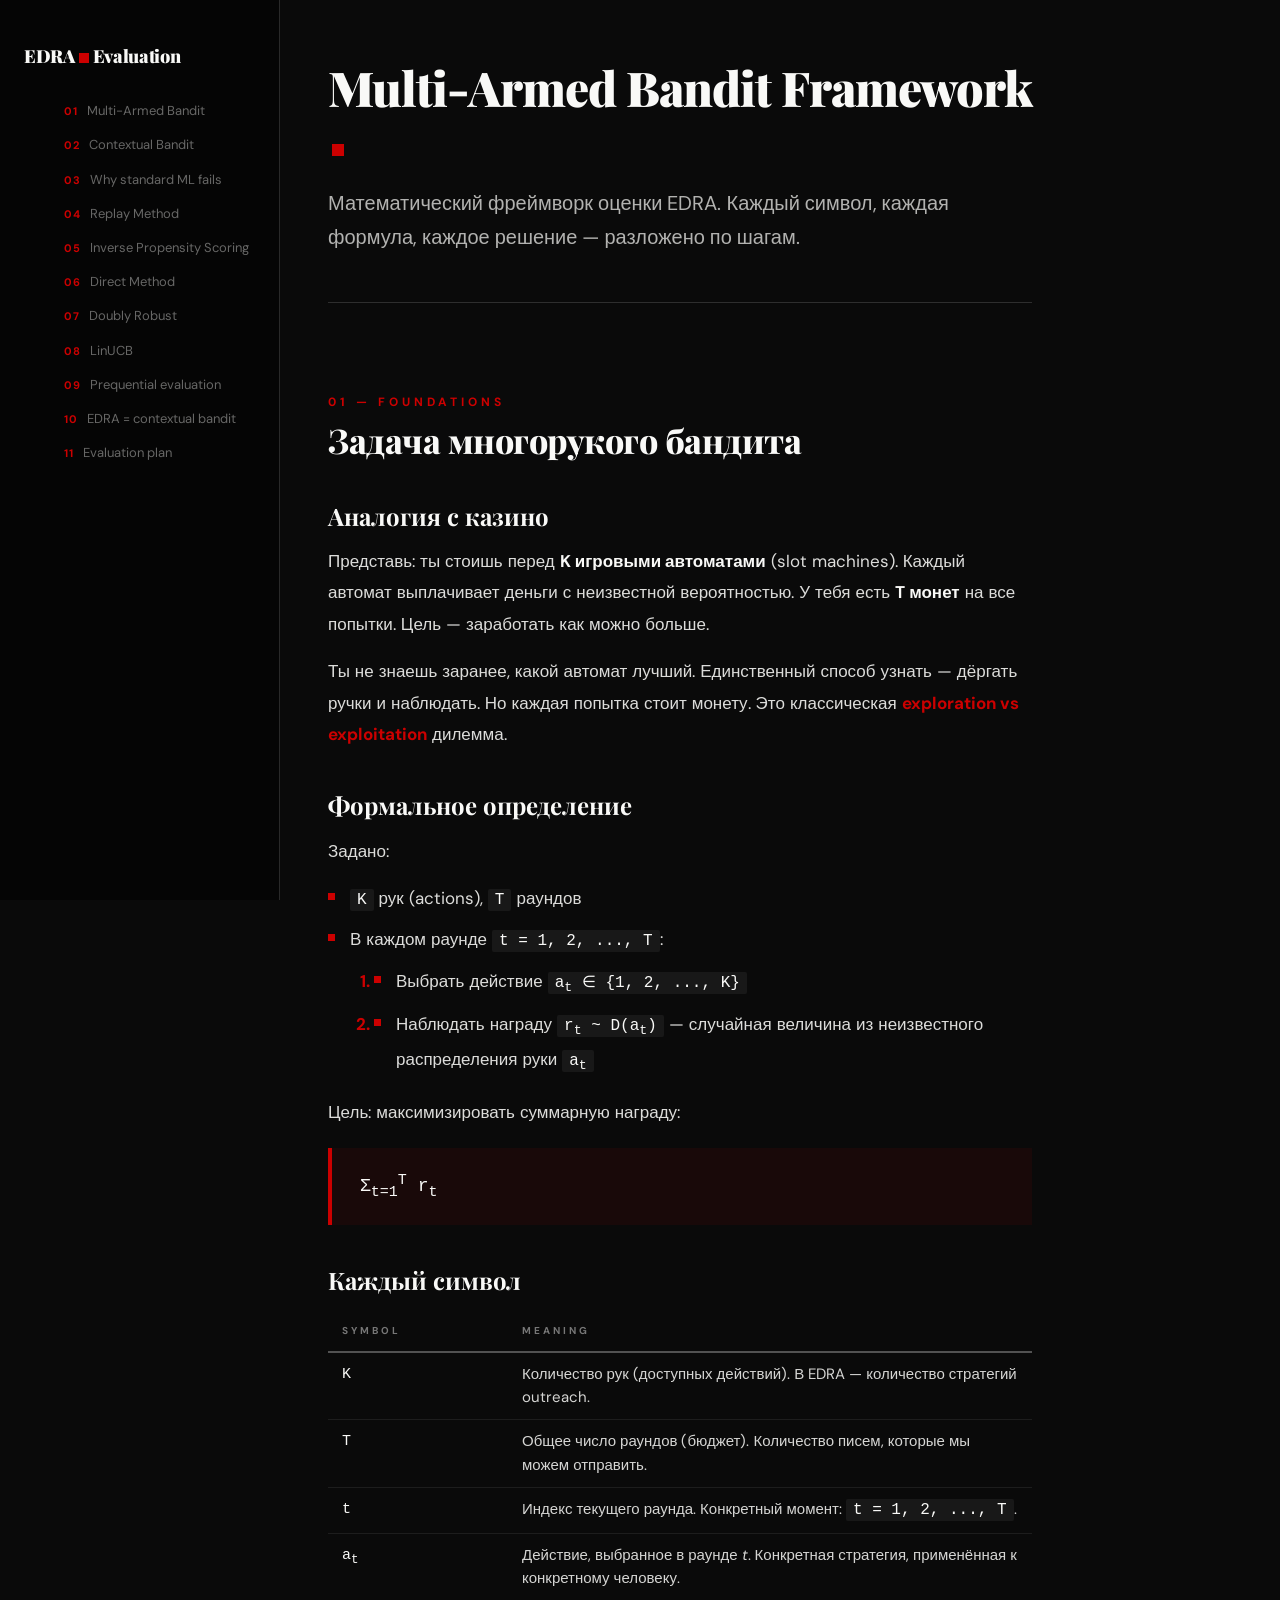
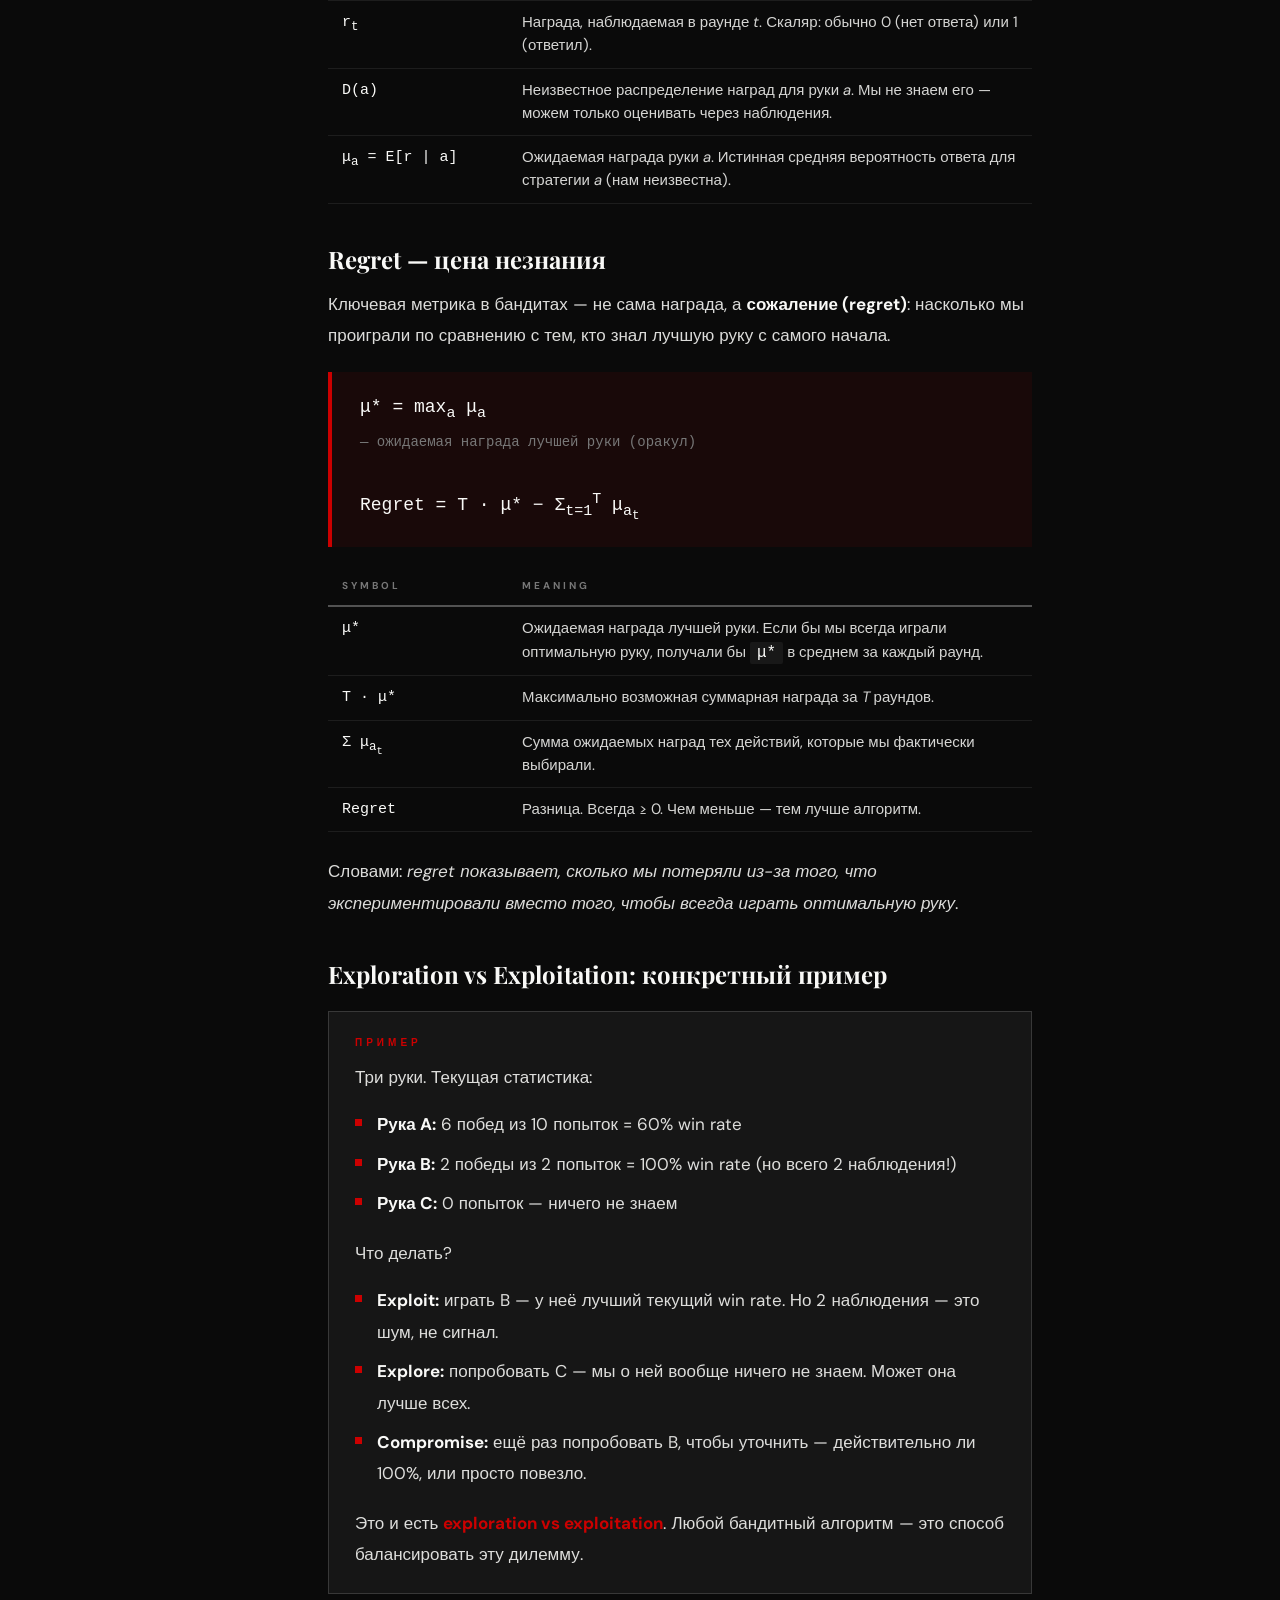
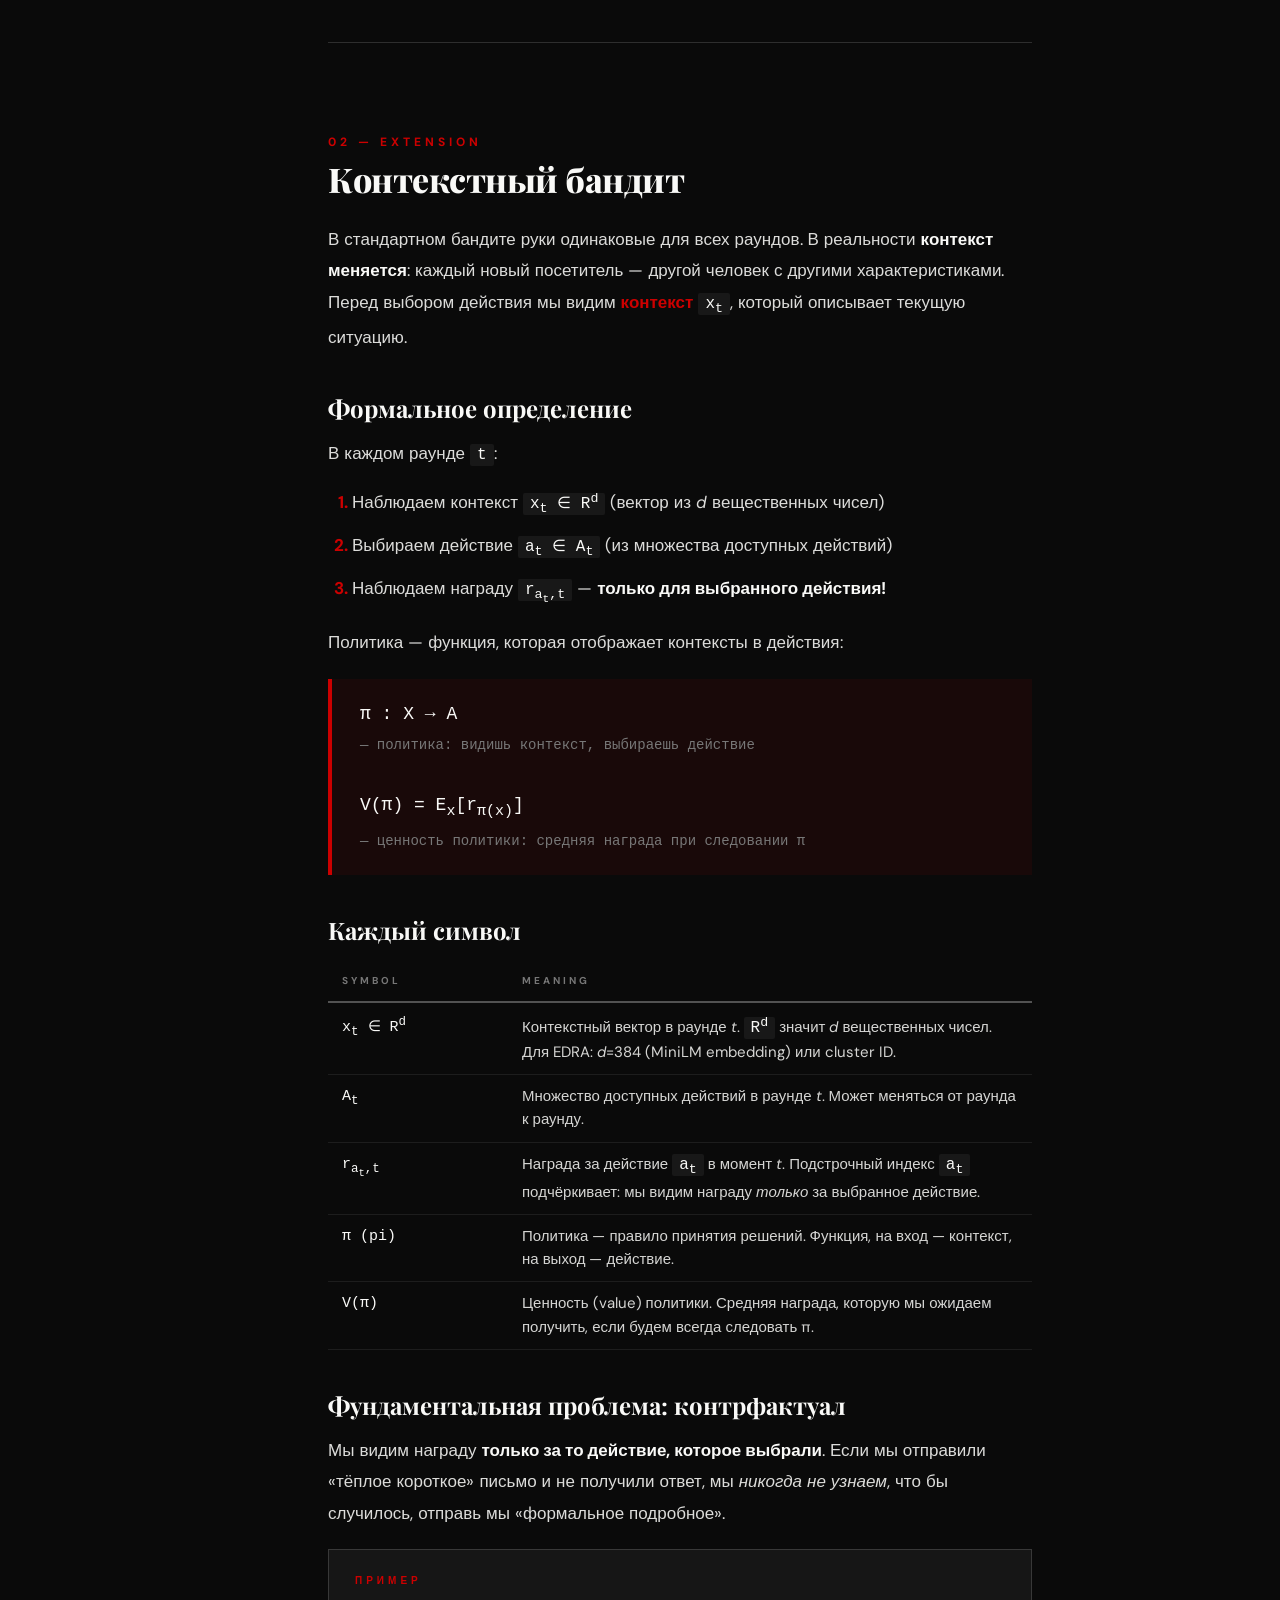
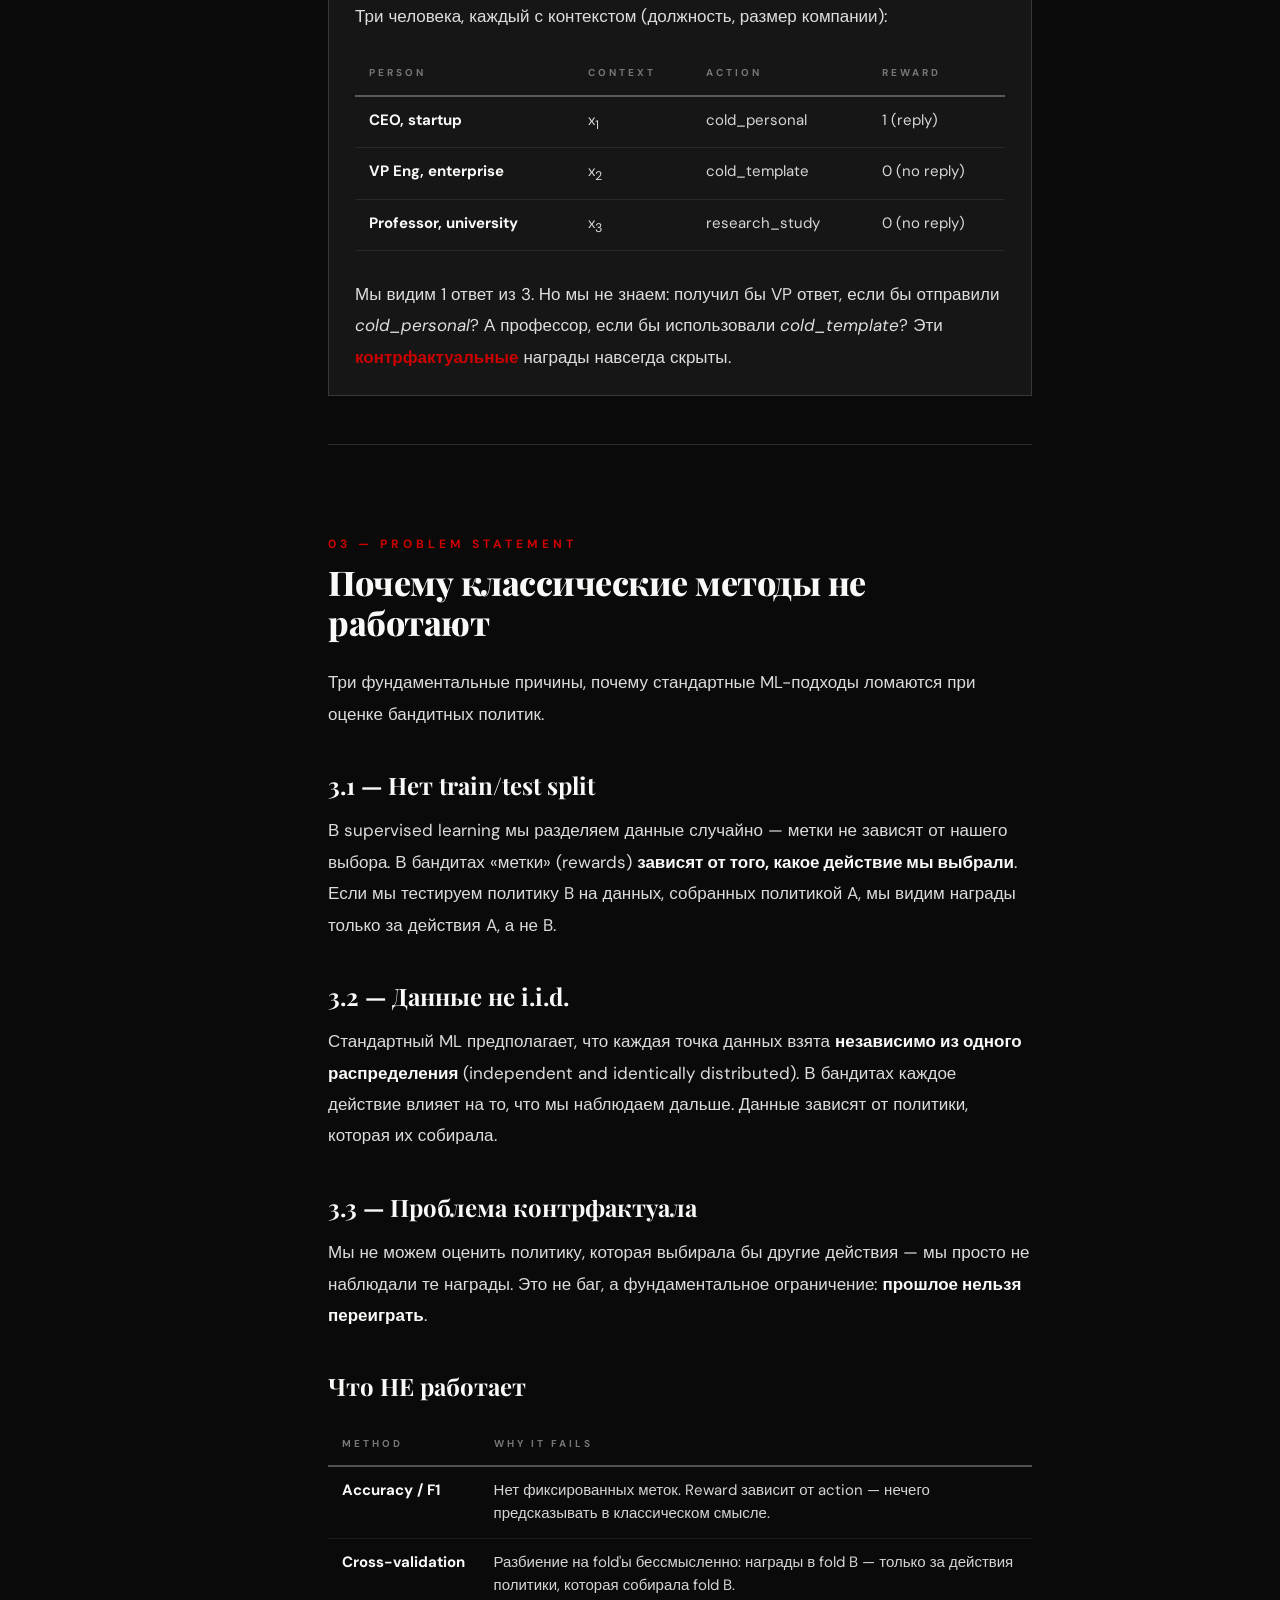
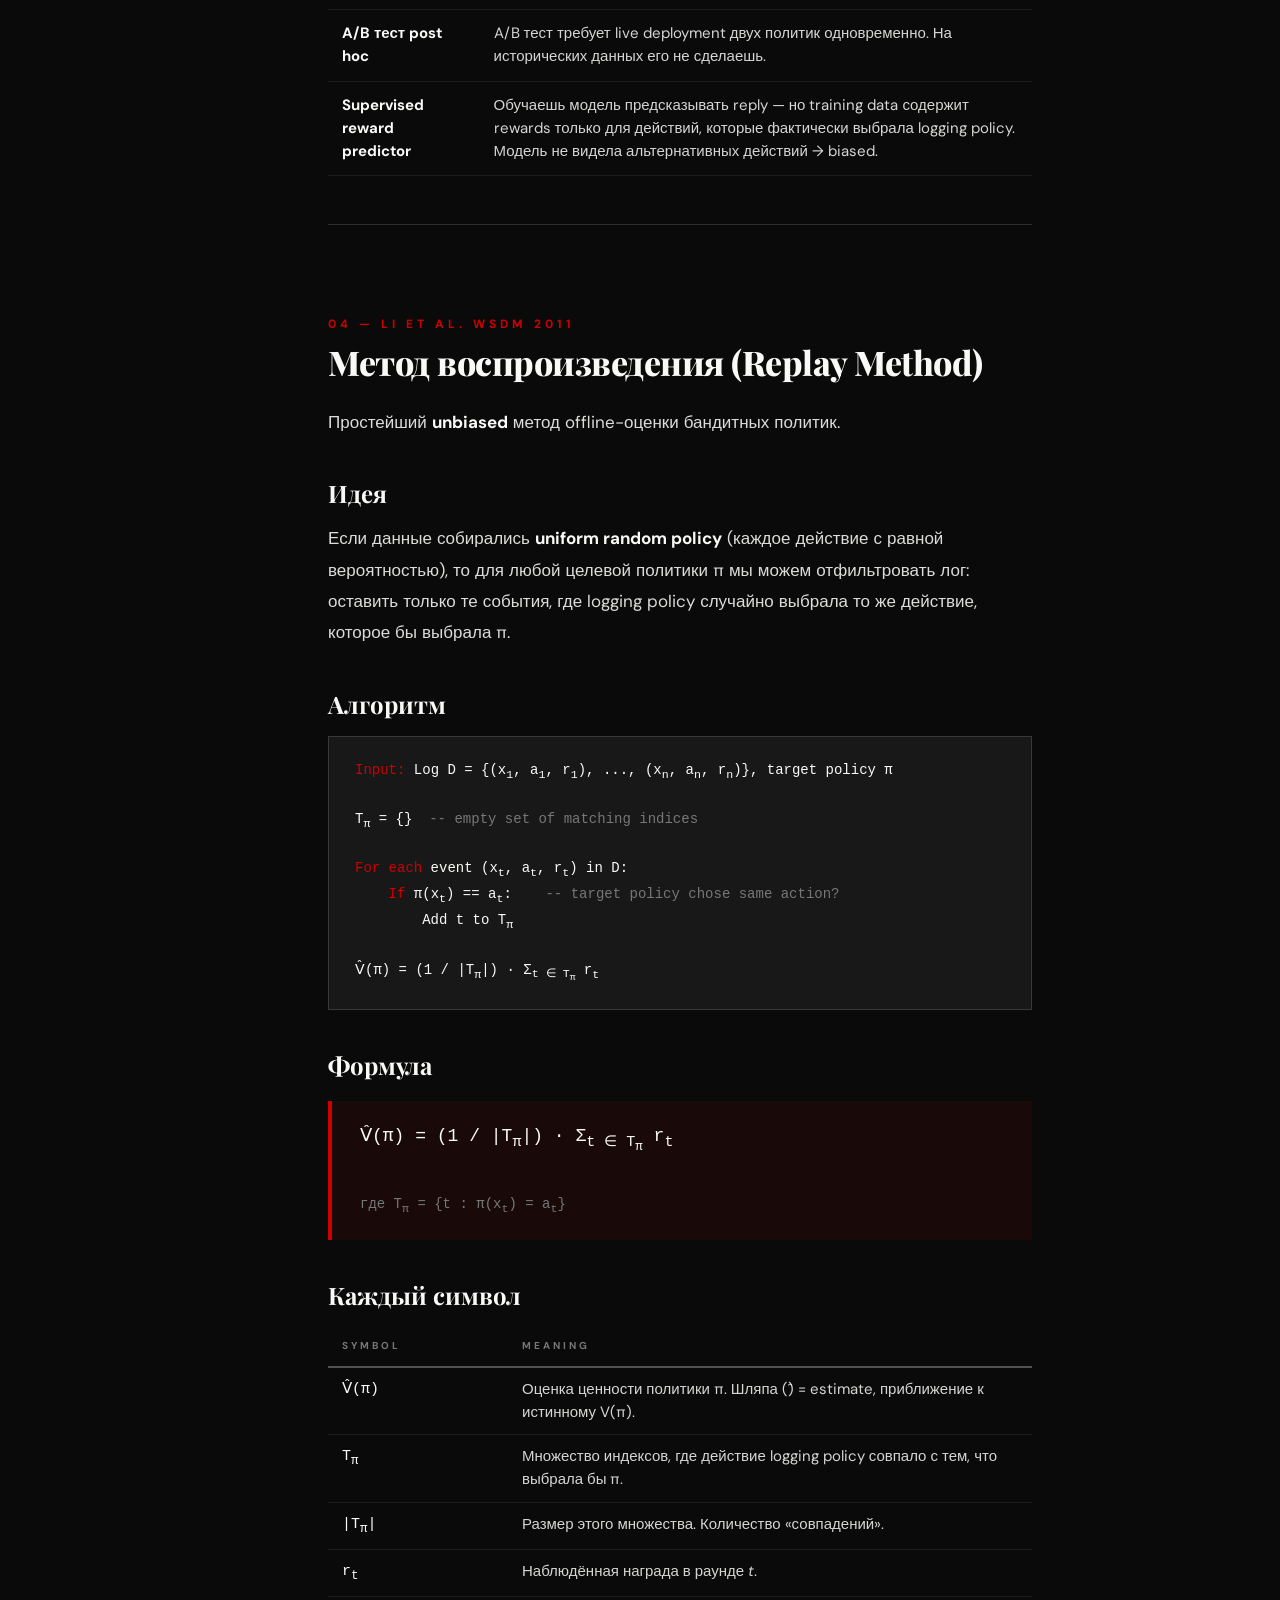
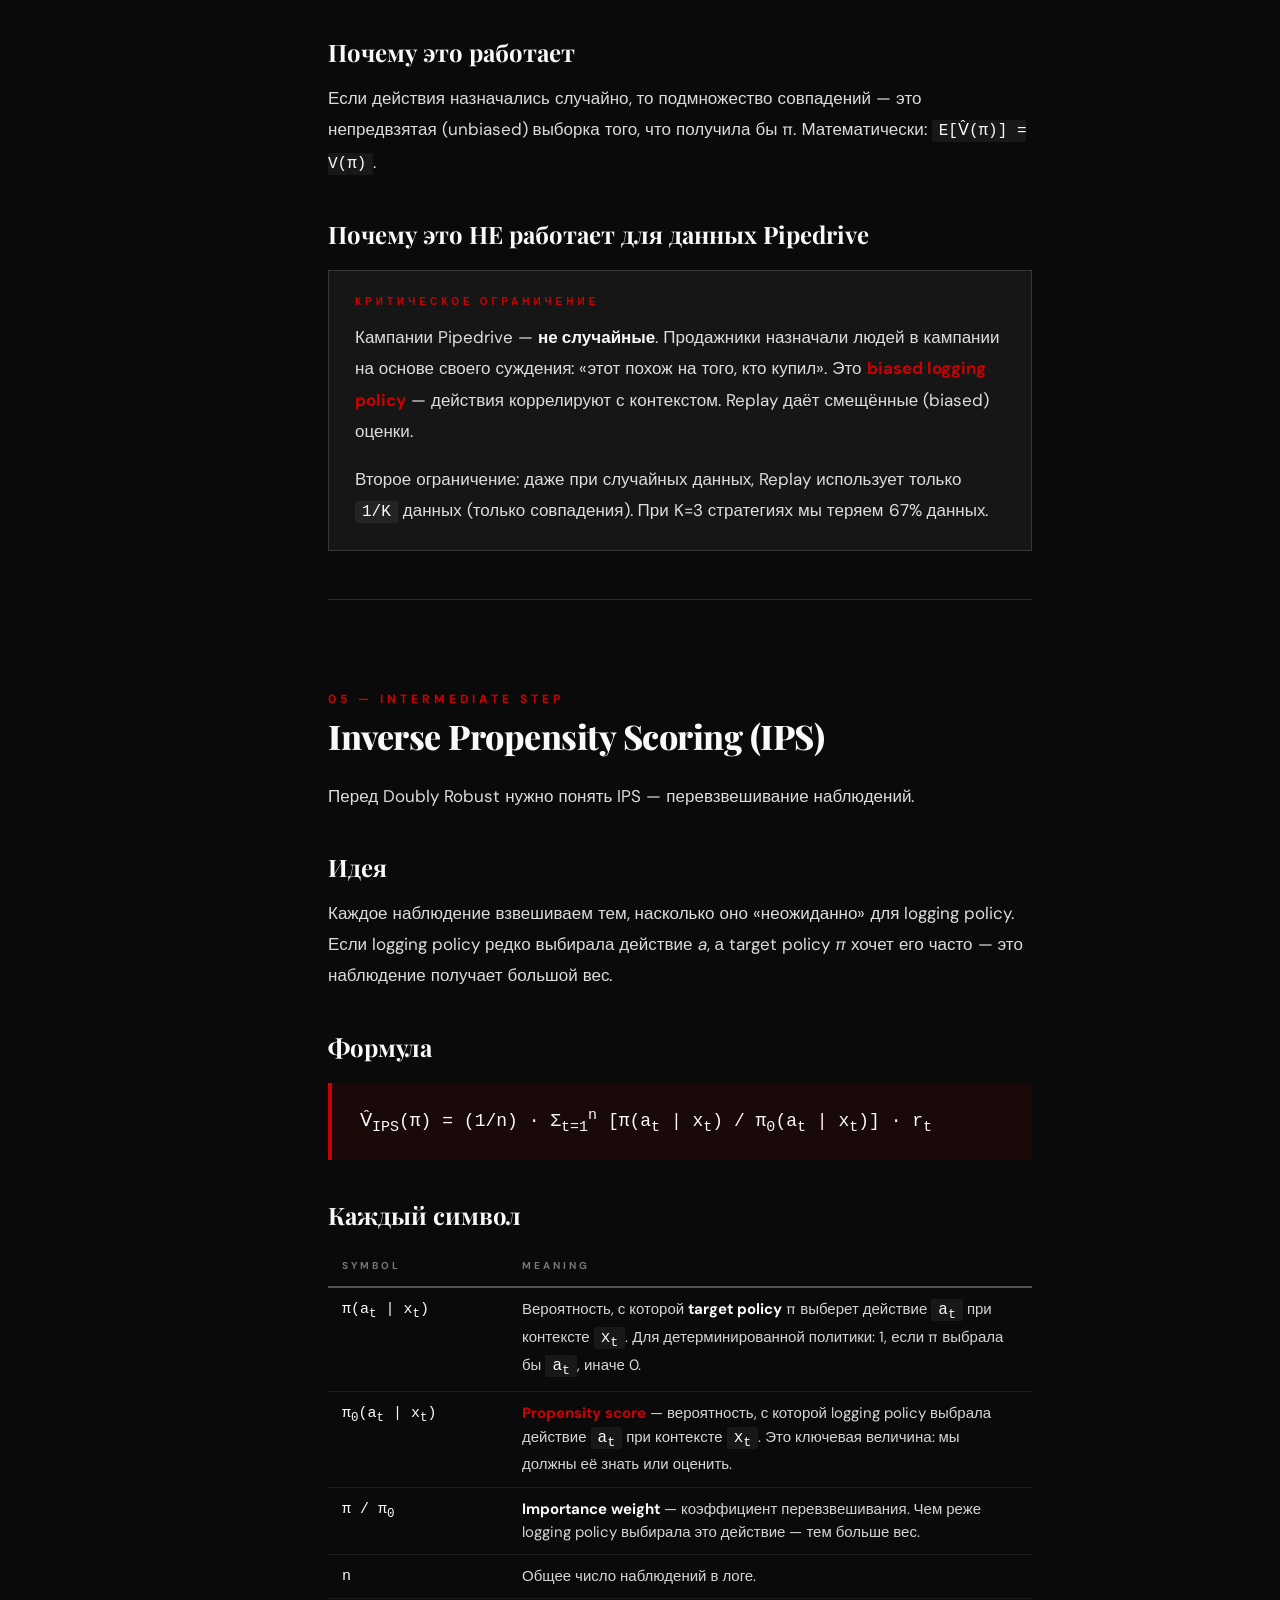
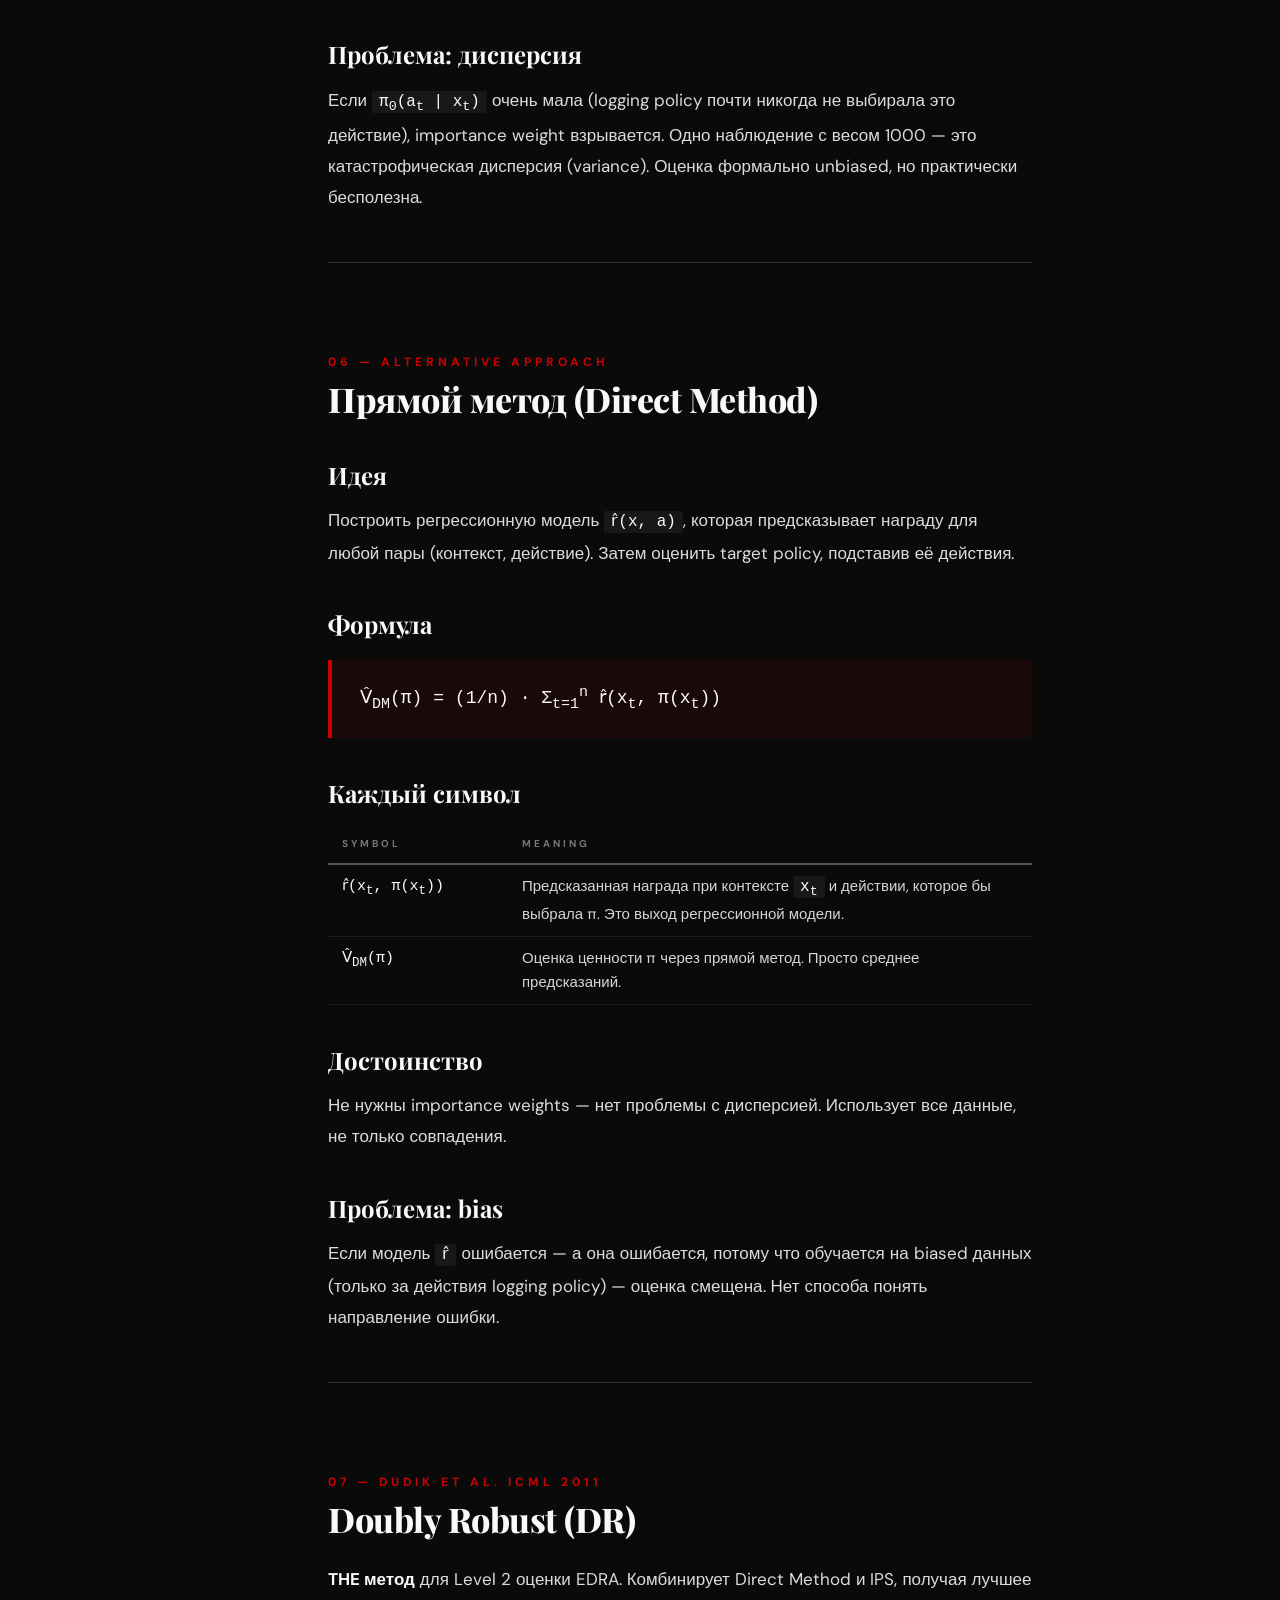
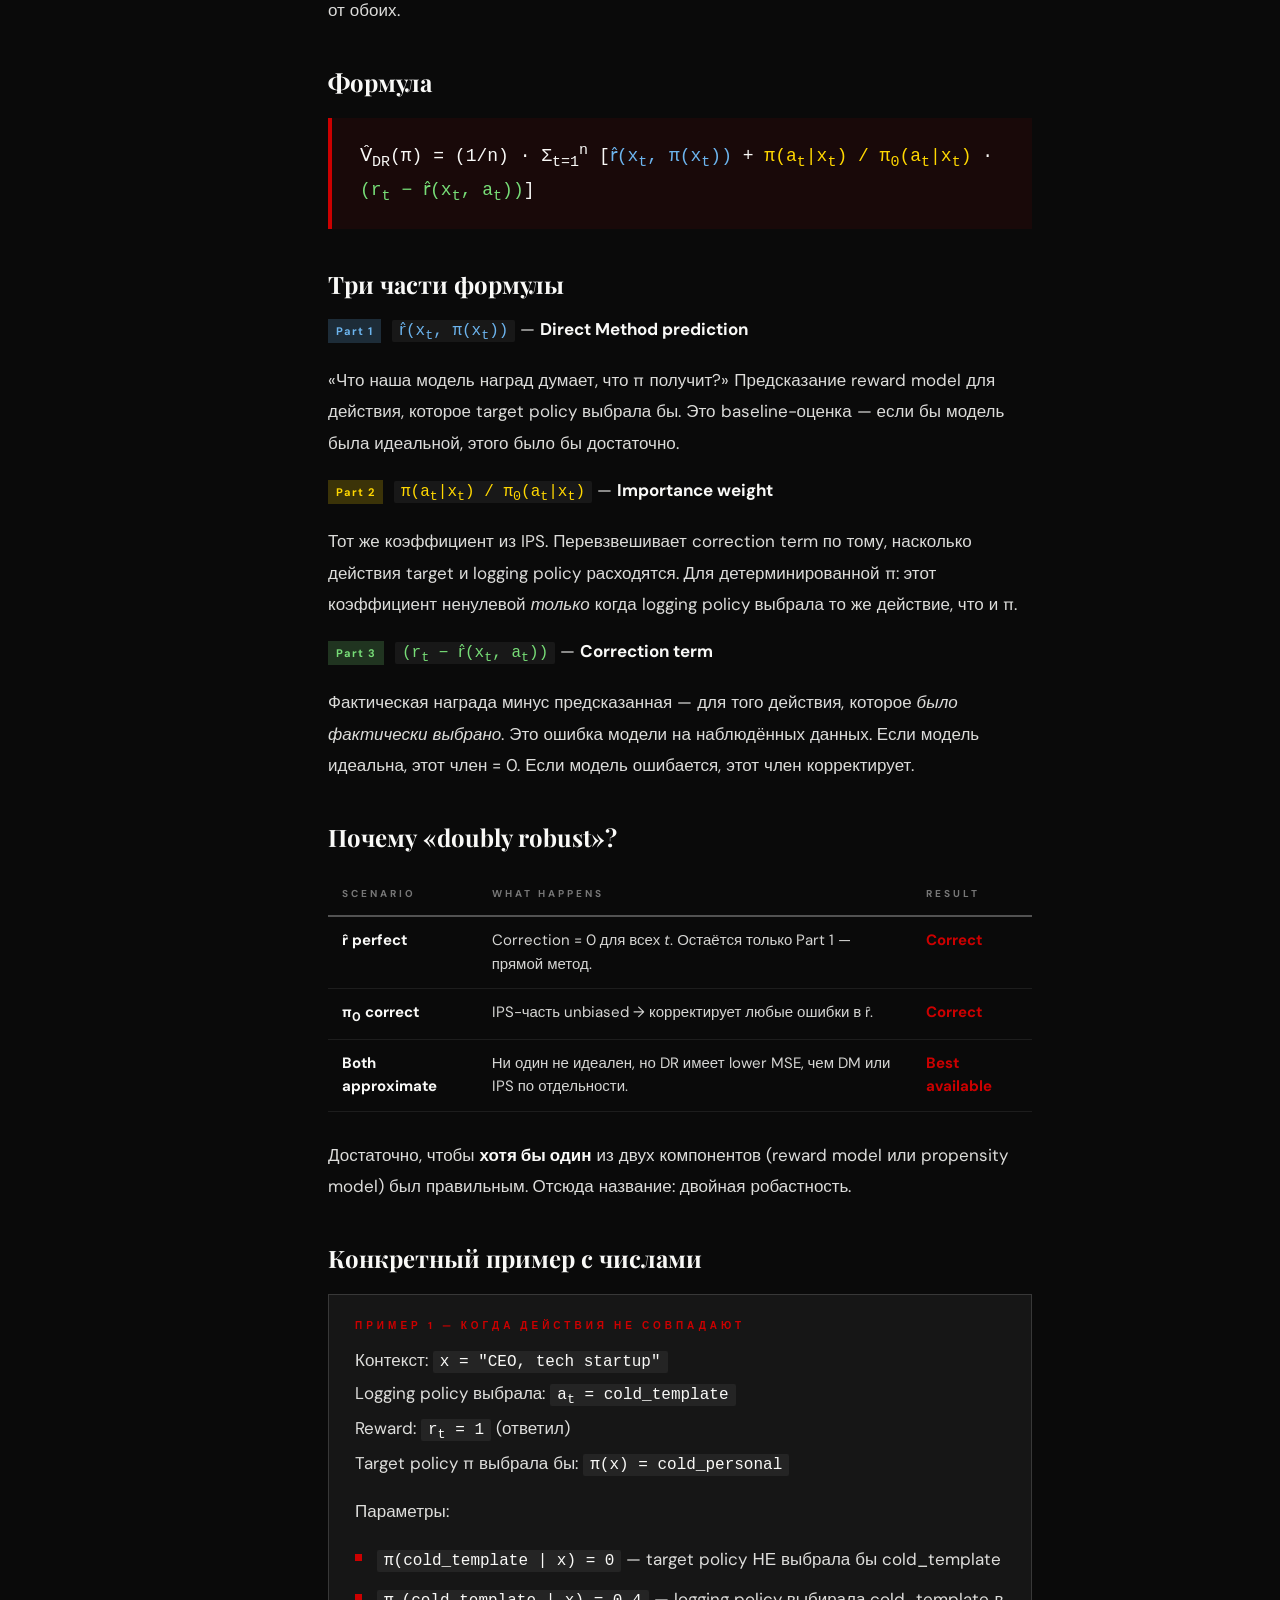
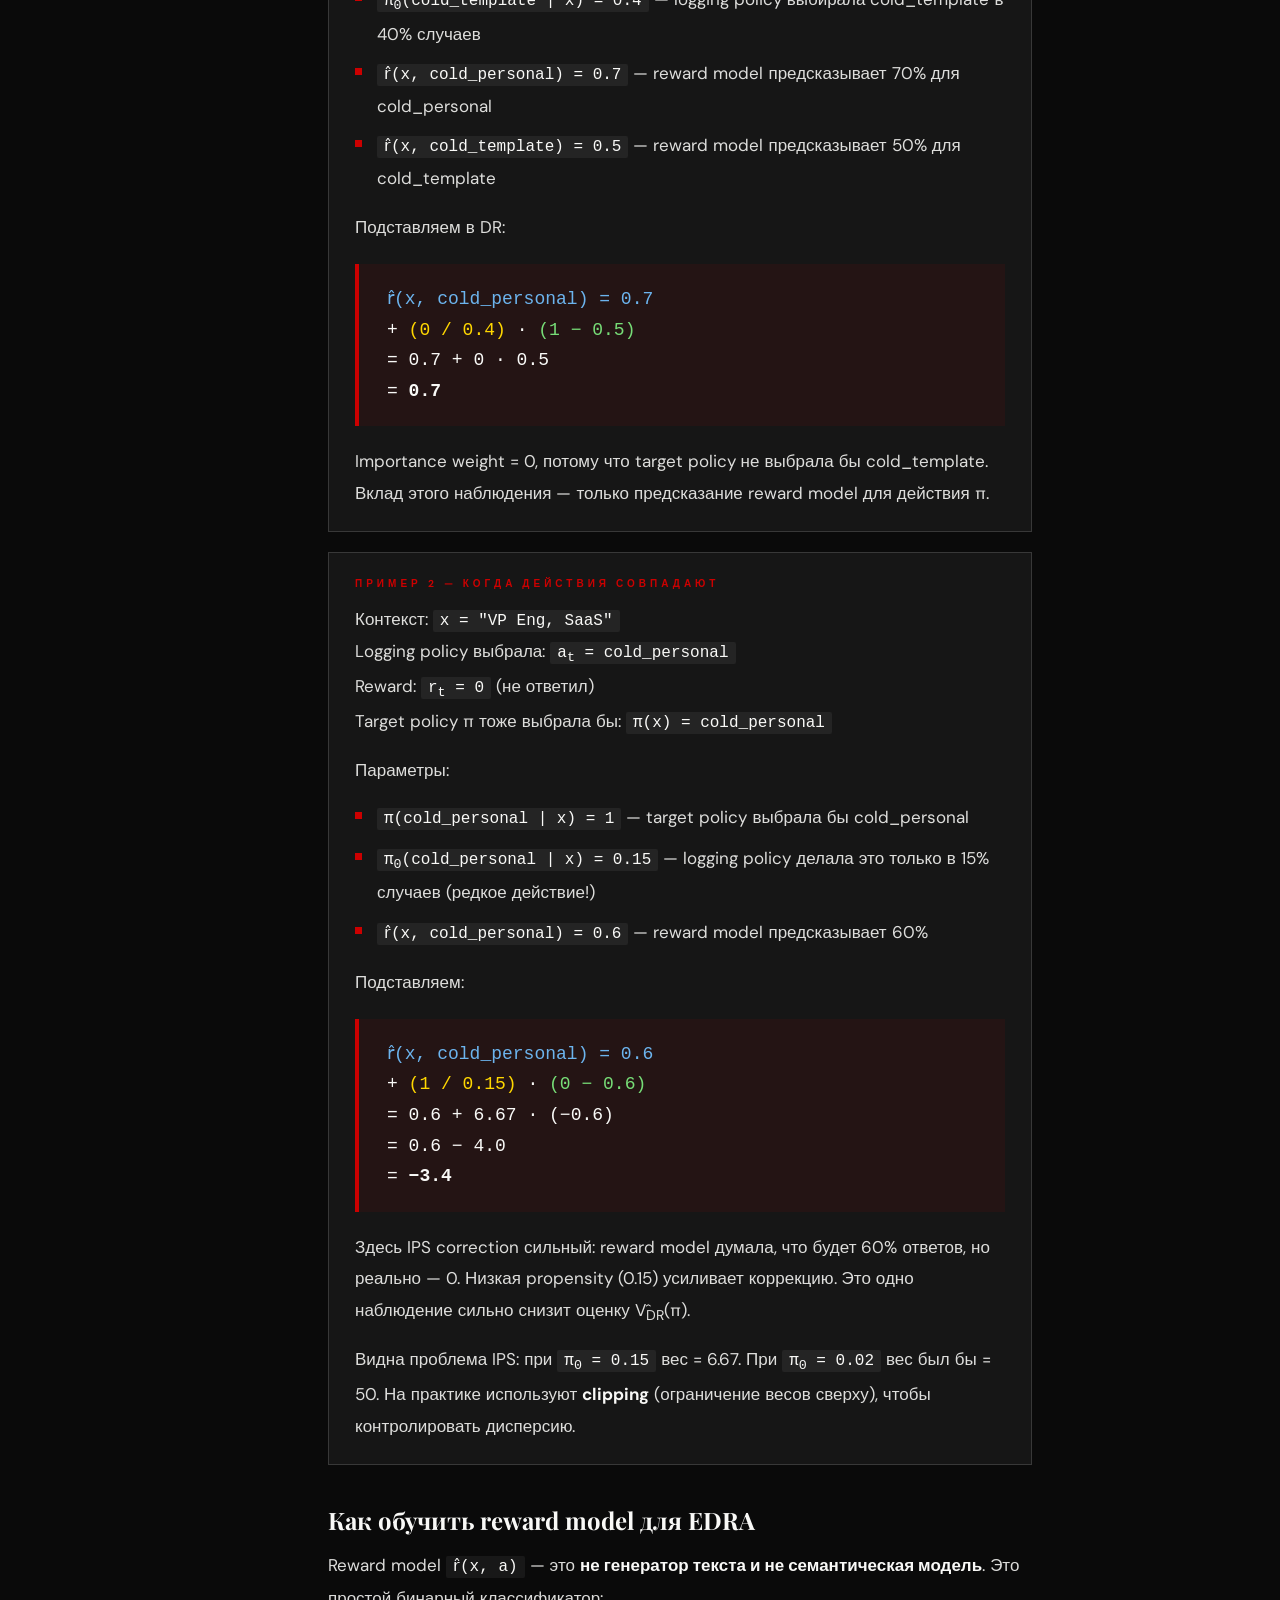
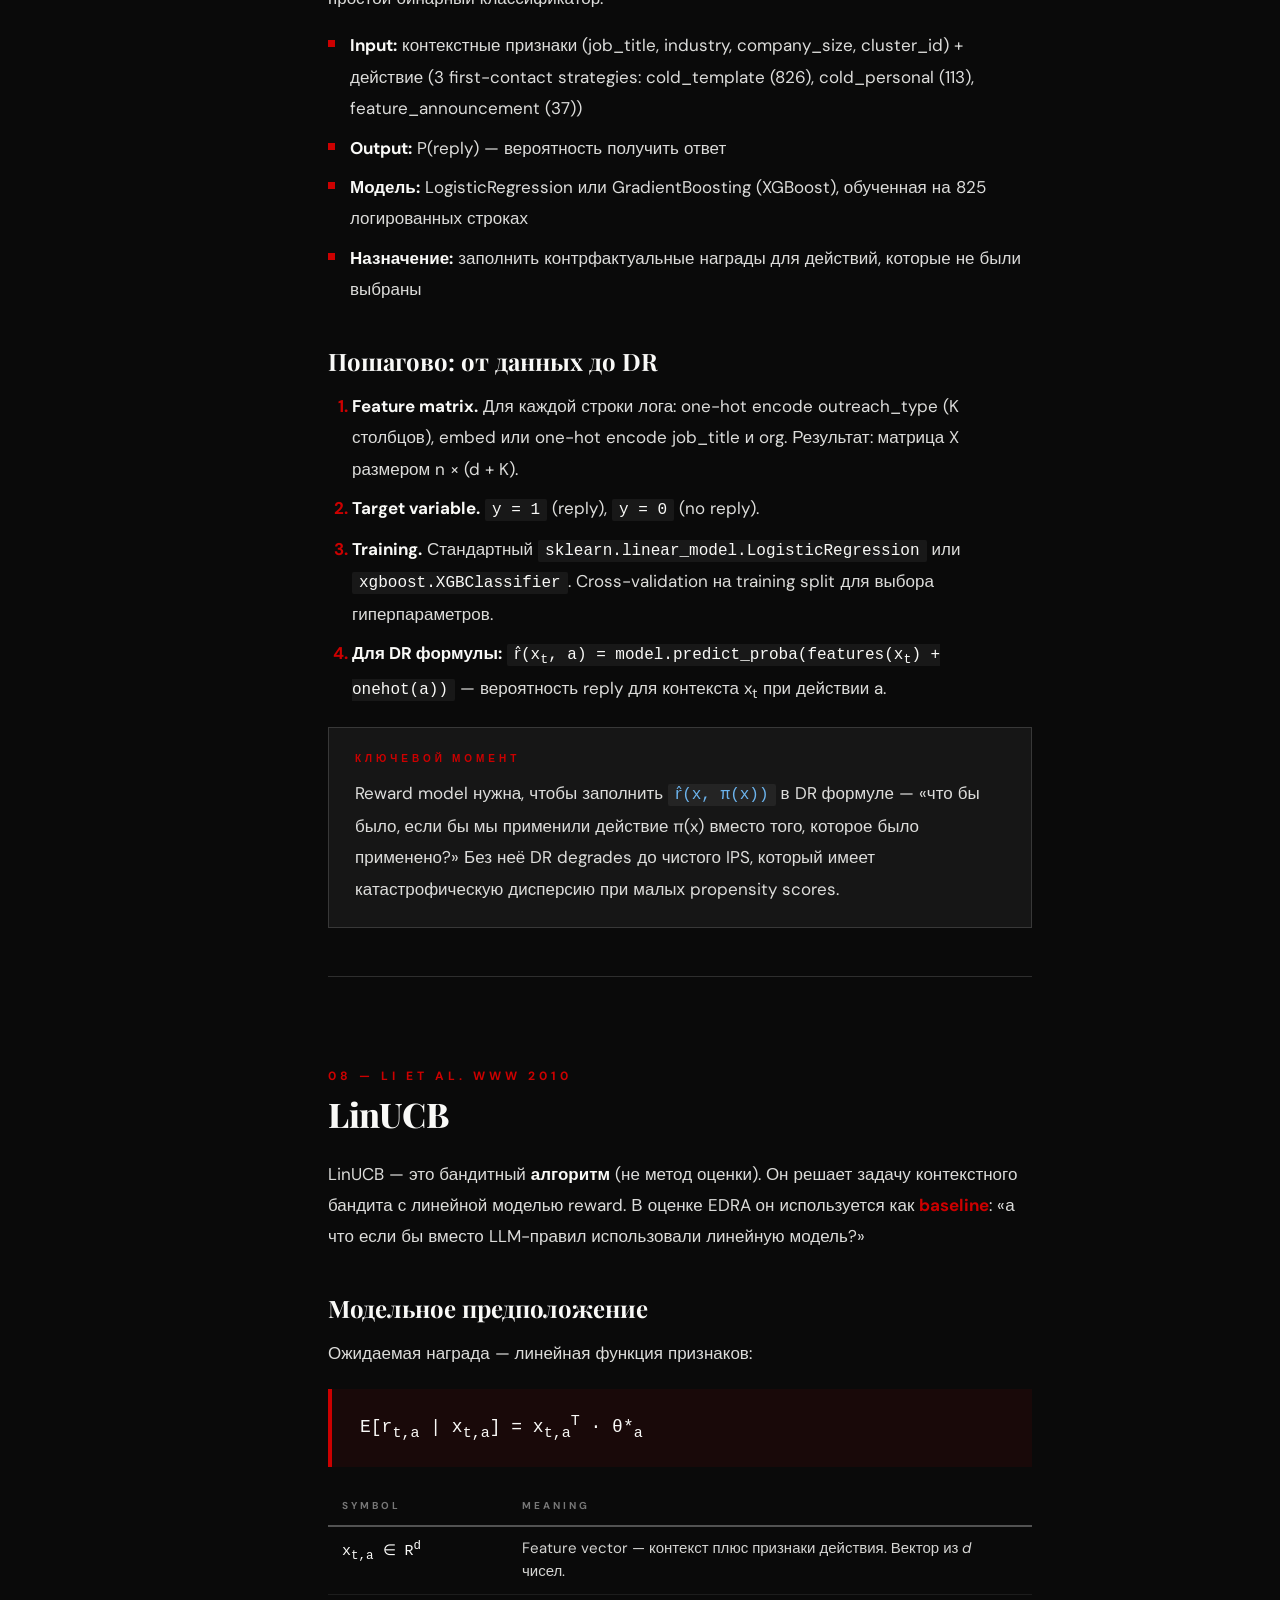
==== papers/bandit_evaluation_explainer.html @ a90c2992 "Evaluation pipeline — autoreply filter, structured clustering (silhouette 0.18→0.74), 976→825 rows -" ====
<!DOCTYPE html>
<html lang="ru">
<head>
<meta charset="UTF-8">
<meta name="viewport" content="width=device-width, initial-scale=1.0">
<title>EDRA — Multi-Armed Bandit Evaluation Framework</title>
<link href="https://fonts.googleapis.com/css2?family=Playfair+Display:wght@700;800;900&family=DM+Sans:wght@400;500;700&display=swap" rel="stylesheet">
<style>
  *, *::before, *::after { margin: 0; padding: 0; box-sizing: border-box; }

  :root {
    --red: #CC0000;
    --red-dark: #990000;
    --black: #0A0A0A;
    --white: #F9F9F7;
    --charcoal: #2D2D2D;
    --grey: #777777;
    --dim: rgba(249,249,247,0.4);
    --dim-border: rgba(249,249,247,0.15);
    --dim-bg: rgba(249,249,247,0.05);
    --display: 'Playfair Display', Georgia, serif;
    --body: 'DM Sans', Helvetica, Arial, sans-serif;
    --mono: 'Courier New', Consolas, monospace;
    --sidebar-w: 280px;
  }

  html {
    scroll-behavior: smooth;
    background: var(--black);
    color: var(--white);
  }

  body {
    font-family: var(--body);
    font-size: 17px;
    line-height: 1.85;
    background: var(--black);
    color: rgba(249,249,247,0.88);
    min-height: 100vh;
  }

  /* ---------- SIDEBAR TOC ---------- */
  .toc-toggle {
    display: none;
    position: fixed;
    top: 16px;
    left: 16px;
    z-index: 200;
    background: var(--charcoal);
    border: 1px solid var(--dim-border);
    color: var(--white);
    width: 40px;
    height: 40px;
    font-size: 20px;
    cursor: pointer;
    font-family: var(--body);
    line-height: 1;
  }

  .sidebar {
    position: fixed;
    top: 0;
    left: 0;
    width: var(--sidebar-w);
    height: 100vh;
    overflow-y: auto;
    background: #050505;
    border-right: 1px solid var(--dim-border);
    padding: 40px 24px 60px;
    z-index: 150;
  }

  .sidebar-title {
    font-family: var(--display);
    font-weight: 900;
    font-size: 18px;
    color: var(--white);
    margin-bottom: 24px;
    letter-spacing: -0.3px;
  }
  .sidebar-title .sq {
    display: inline-block;
    width: 10px;
    height: 10px;
    background: var(--red);
    margin-left: 4px;
    vertical-align: baseline;
  }

  .toc-list {
    list-style: none;
  }
  .toc-list li {
    margin-bottom: 6px;
  }
  .toc-list a {
    font-family: var(--body);
    font-size: 13px;
    color: var(--dim);
    text-decoration: none;
    display: block;
    padding: 5px 0 5px 14px;
    border-left: 2px solid transparent;
    transition: color 0.2s, border-color 0.2s;
    line-height: 1.4;
  }
  .toc-list a:hover,
  .toc-list a.active {
    color: var(--white);
    border-left-color: var(--red);
  }
  .toc-list .toc-num {
    color: var(--red);
    font-weight: 700;
    margin-right: 6px;
    font-size: 11px;
    letter-spacing: 1px;
  }

  /* ---------- MAIN CONTENT ---------- */
  .content {
    margin-left: var(--sidebar-w);
    max-width: 800px;
    padding: 60px 48px 120px;
  }

  /* ---------- TYPOGRAPHY ---------- */
  h1 {
    font-family: var(--display);
    font-weight: 900;
    font-size: 48px;
    line-height: 1.15;
    letter-spacing: -1px;
    color: var(--white);
    margin-bottom: 16px;
  }

  h2 {
    font-family: var(--display);
    font-weight: 800;
    font-size: 34px;
    line-height: 1.2;
    letter-spacing: -0.5px;
    color: var(--white);
    margin-top: 72px;
    margin-bottom: 24px;
    padding-top: 20px;
  }
  h2 .section-num {
    font-family: var(--body);
    font-weight: 700;
    font-size: 12px;
    letter-spacing: 4px;
    color: var(--red);
    display: block;
    margin-bottom: 10px;
    text-transform: uppercase;
  }

  h3 {
    font-family: var(--display);
    font-weight: 700;
    font-size: 24px;
    line-height: 1.3;
    color: var(--white);
    margin-top: 40px;
    margin-bottom: 14px;
  }

  p {
    margin-bottom: 16px;
  }

  .lead {
    font-size: 20px;
    line-height: 1.7;
    color: rgba(249,249,247,0.7);
    margin-bottom: 32px;
    max-width: 720px;
  }

  .accent { color: var(--red); font-weight: 700; }
  strong { color: var(--white); font-weight: 700; }

  .red-sq {
    display: inline-block;
    width: 12px;
    height: 12px;
    background: var(--red);
    vertical-align: middle;
    margin-left: 4px;
  }

  /* ---------- FORMULA BLOCKS ---------- */
  .eq {
    font-family: var(--mono);
    font-size: 18px;
    line-height: 1.7;
    padding: 20px 28px;
    margin: 20px 0;
    border-left: 4px solid var(--red);
    background: rgba(204,0,0,0.08);
    color: var(--white);
    overflow-x: auto;
    white-space: pre-wrap;
    word-break: break-word;
  }
  .eq .comment {
    color: var(--grey);
    font-size: 14px;
  }

  .eq-inline {
    font-family: var(--mono);
    font-size: 16px;
    color: var(--white);
    background: rgba(249,249,247,0.06);
    padding: 2px 7px;
    border-radius: 2px;
  }

  /* ---------- SYMBOL TABLE ---------- */
  .sym-table {
    width: 100%;
    border-collapse: collapse;
    margin: 16px 0 24px;
    font-family: var(--body);
    font-size: 15px;
  }
  .sym-table th {
    text-align: left;
    padding: 10px 14px;
    font-weight: 700;
    font-size: 10px;
    letter-spacing: 3px;
    text-transform: uppercase;
    color: var(--grey);
    border-bottom: 2px solid rgba(249,249,247,0.3);
  }
  .sym-table td {
    padding: 10px 14px;
    border-bottom: 1px solid rgba(249,249,247,0.08);
    line-height: 1.55;
    color: rgba(249,249,247,0.85);
    vertical-align: top;
  }
  .sym-table td:first-child {
    font-family: var(--mono);
    font-size: 15px;
    color: var(--white);
    white-space: nowrap;
    width: 180px;
  }

  /* ---------- LISTS ---------- */
  ul, ol {
    margin: 10px 0 18px 0;
  }
  ul { list-style: none; }
  ul li {
    padding-left: 22px;
    position: relative;
    margin-bottom: 8px;
  }
  ul li::before {
    content: '';
    position: absolute;
    left: 0;
    top: 10px;
    width: 7px;
    height: 7px;
    background: var(--red);
  }
  ol {
    padding-left: 24px;
  }
  ol li {
    margin-bottom: 8px;
  }
  ol li::marker {
    color: var(--red);
    font-weight: 700;
  }

  /* ---------- CODE BLOCKS ---------- */
  .code-block {
    font-family: var(--mono);
    font-size: 14px;
    background: rgba(249,249,247,0.06);
    color: var(--white);
    padding: 22px 26px;
    margin: 16px 0 24px;
    line-height: 1.65;
    white-space: pre;
    overflow-x: auto;
    border: 1px solid var(--dim-border);
  }
  .code-block .kw { color: var(--red); }
  .code-block .cm { color: var(--grey); }

  /* ---------- DATA TABLE ---------- */
  .data-table {
    width: 100%;
    border-collapse: collapse;
    margin: 20px 0 28px;
    font-family: var(--body);
    font-size: 15px;
  }
  .data-table th {
    text-align: left;
    padding: 12px 14px;
    font-weight: 700;
    font-size: 10px;
    letter-spacing: 3px;
    text-transform: uppercase;
    color: var(--grey);
    border-bottom: 2px solid rgba(249,249,247,0.3);
  }
  .data-table td {
    padding: 12px 14px;
    border-bottom: 1px solid rgba(249,249,247,0.08);
    line-height: 1.55;
    color: rgba(249,249,247,0.85);
    vertical-align: top;
  }
  .data-table td.accent-cell {
    color: var(--red);
    font-weight: 700;
  }
  .data-table td strong {
    color: var(--white);
  }

  /* ---------- CALLOUT ---------- */
  .callout {
    border: 1px solid var(--dim-border);
    background: var(--dim-bg);
    padding: 22px 26px;
    margin: 20px 0;
  }
  .callout-label {
    font-family: var(--body);
    font-weight: 700;
    font-size: 10px;
    letter-spacing: 4px;
    text-transform: uppercase;
    color: var(--red);
    margin-bottom: 10px;
  }
  .callout p:last-child {
    margin-bottom: 0;
  }

  /* ---------- FORMULA PARTS (colored breakdown) ---------- */
  .part-1 { color: #6CB4EE; }
  .part-2 { color: #FFD700; }
  .part-3 { color: #77DD77; }
  .part-label {
    display: inline-block;
    padding: 2px 8px;
    font-family: var(--body);
    font-weight: 700;
    font-size: 11px;
    letter-spacing: 1px;
    margin-right: 6px;
    vertical-align: middle;
  }
  .part-label-1 { background: rgba(108,180,238,0.2); color: #6CB4EE; }
  .part-label-2 { background: rgba(255,215,0,0.2); color: #FFD700; }
  .part-label-3 { background: rgba(119,221,119,0.2); color: #77DD77; }

  /* ---------- HR ---------- */
  hr {
    border: none;
    height: 1px;
    background: var(--dim-border);
    margin: 48px 0;
  }

  /* ---------- RESPONSIVE ---------- */
  @media (max-width: 1200px) {
    .sidebar {
      transform: translateX(-100%);
      transition: transform 0.3s ease;
    }
    .sidebar.open {
      transform: translateX(0);
    }
    .toc-toggle {
      display: flex;
      align-items: center;
      justify-content: center;
    }
    .content {
      margin-left: 0;
      padding: 60px 24px 120px;
    }
  }

  @media (max-width: 600px) {
    h1 { font-size: 32px; }
    h2 { font-size: 26px; }
    h3 { font-size: 20px; }
    .eq { font-size: 14px; padding: 16px 18px; }
    .content { padding: 48px 16px 100px; }
    .sym-table td:first-child { width: 120px; font-size: 13px; }
  }
</style>
</head>
<body>

<!-- Mobile TOC toggle -->
<button class="toc-toggle" id="tocToggle" aria-label="Toggle table of contents">&#9776;</button>

<!-- Sidebar TOC -->
<nav class="sidebar" id="sidebar" aria-label="Table of contents">
  <div class="sidebar-title">EDRA<span class="sq"></span> Evaluation</div>
  <ol class="toc-list">
    <li><a href="#sec1"><span class="toc-num">01</span> Multi-Armed Bandit</a></li>
    <li><a href="#sec2"><span class="toc-num">02</span> Contextual Bandit</a></li>
    <li><a href="#sec3"><span class="toc-num">03</span> Why standard ML fails</a></li>
    <li><a href="#sec4"><span class="toc-num">04</span> Replay Method</a></li>
    <li><a href="#sec5"><span class="toc-num">05</span> Inverse Propensity Scoring</a></li>
    <li><a href="#sec6"><span class="toc-num">06</span> Direct Method</a></li>
    <li><a href="#sec7"><span class="toc-num">07</span> Doubly Robust</a></li>
    <li><a href="#sec8"><span class="toc-num">08</span> LinUCB</a></li>
    <li><a href="#sec9"><span class="toc-num">09</span> Prequential evaluation</a></li>
    <li><a href="#sec10"><span class="toc-num">10</span> EDRA = contextual bandit</a></li>
    <li><a href="#sec11"><span class="toc-num">11</span> Evaluation plan</a></li>
  </ol>
</nav>

<!-- Main content -->
<main class="content">

  <h1>Multi-Armed Bandit Framework<span class="red-sq"></span></h1>
  <p class="lead">Математический фреймворк оценки EDRA. Каждый символ, каждая формула, каждое решение &mdash; разложено по шагам.</p>

  <hr>

  <!-- ===== SECTION 1 ===== -->
  <h2 id="sec1">
    <span class="section-num">01 &mdash; Foundations</span>
    Задача многорукого бандита
  </h2>

  <h3>Аналогия с казино</h3>
  <p>
    Представь: ты стоишь перед <strong>K игровыми автоматами</strong> (slot machines). Каждый автомат выплачивает деньги с неизвестной вероятностью. У тебя есть <strong>T монет</strong> на все попытки. Цель &mdash; заработать как можно больше.
  </p>
  <p>
    Ты не знаешь заранее, какой автомат лучший. Единственный способ узнать &mdash; дёргать ручки и наблюдать. Но каждая попытка стоит монету. Это классическая <span class="accent">exploration vs exploitation</span> дилемма.
  </p>

  <h3>Формальное определение</h3>
  <p>Задано:</p>
  <ul>
    <li><span class="eq-inline">K</span> рук (actions), <span class="eq-inline">T</span> раундов</li>
    <li>В каждом раунде <span class="eq-inline">t = 1, 2, ..., T</span>:
      <ol>
        <li>Выбрать действие <span class="eq-inline">a<sub>t</sub> &isin; {1, 2, ..., K}</span></li>
        <li>Наблюдать награду <span class="eq-inline">r<sub>t</sub> ~ D(a<sub>t</sub>)</span> &mdash; случайная величина из неизвестного распределения руки <span class="eq-inline">a<sub>t</sub></span></li>
      </ol>
    </li>
  </ul>

  <p>Цель: максимизировать суммарную награду:</p>
  <div class="eq">&Sigma;<sub>t=1</sub><sup>T</sup> r<sub>t</sub></div>

  <h3>Каждый символ</h3>
  <table class="sym-table">
    <thead><tr><th>Symbol</th><th>Meaning</th></tr></thead>
    <tbody>
      <tr><td>K</td><td>Количество рук (доступных действий). В EDRA &mdash; количество стратегий outreach.</td></tr>
      <tr><td>T</td><td>Общее число раундов (бюджет). Количество писем, которые мы можем отправить.</td></tr>
      <tr><td>t</td><td>Индекс текущего раунда. Конкретный момент: <span class="eq-inline">t = 1, 2, ..., T</span>.</td></tr>
      <tr><td>a<sub>t</sub></td><td>Действие, выбранное в раунде <var>t</var>. Конкретная стратегия, применённая к конкретному человеку.</td></tr>
      <tr><td>r<sub>t</sub></td><td>Награда, наблюдаемая в раунде <var>t</var>. Скаляр: обычно 0 (нет ответа) или 1 (ответил).</td></tr>
      <tr><td>D(a)</td><td>Неизвестное распределение наград для руки <var>a</var>. Мы не знаем его &mdash; можем только оценивать через наблюдения.</td></tr>
      <tr><td>&mu;<sub>a</sub> = E[r | a]</td><td>Ожидаемая награда руки <var>a</var>. Истинная средняя вероятность ответа для стратегии <var>a</var> (нам неизвестна).</td></tr>
    </tbody>
  </table>

  <h3>Regret &mdash; цена незнания</h3>
  <p>
    Ключевая метрика в бандитах &mdash; не сама награда, а <strong>сожаление (regret)</strong>: насколько мы проиграли по сравнению с тем, кто знал лучшую руку с самого начала.
  </p>

  <div class="eq">&mu;* = max<sub>a</sub> &mu;<sub>a</sub>
<span class="comment">&mdash; ожидаемая награда лучшей руки (оракул)</span>

Regret = T &middot; &mu;* &minus; &Sigma;<sub>t=1</sub><sup>T</sup> &mu;<sub>a<sub>t</sub></sub></div>

  <table class="sym-table">
    <thead><tr><th>Symbol</th><th>Meaning</th></tr></thead>
    <tbody>
      <tr><td>&mu;*</td><td>Ожидаемая награда лучшей руки. Если бы мы всегда играли оптимальную руку, получали бы <span class="eq-inline">&mu;*</span> в среднем за каждый раунд.</td></tr>
      <tr><td>T &middot; &mu;*</td><td>Максимально возможная суммарная награда за <var>T</var> раундов.</td></tr>
      <tr><td>&Sigma; &mu;<sub>a<sub>t</sub></sub></td><td>Сумма ожидаемых наград тех действий, которые мы фактически выбирали.</td></tr>
      <tr><td>Regret</td><td>Разница. Всегда &ge; 0. Чем меньше &mdash; тем лучше алгоритм.</td></tr>
    </tbody>
  </table>

  <p>Словами: <em>regret показывает, сколько мы потеряли из-за того, что экспериментировали вместо того, чтобы всегда играть оптимальную руку</em>.</p>

  <h3>Exploration vs Exploitation: конкретный пример</h3>

  <div class="callout">
    <div class="callout-label">Пример</div>
    <p>Три руки. Текущая статистика:</p>
    <ul>
      <li><strong>Рука A:</strong> 6 побед из 10 попыток = 60% win rate</li>
      <li><strong>Рука B:</strong> 2 победы из 2 попыток = 100% win rate (но всего 2 наблюдения!)</li>
      <li><strong>Рука C:</strong> 0 попыток &mdash; ничего не знаем</li>
    </ul>
    <p>Что делать?</p>
    <ul>
      <li><strong>Exploit:</strong> играть B &mdash; у неё лучший текущий win rate. Но 2 наблюдения &mdash; это шум, не сигнал.</li>
      <li><strong>Explore:</strong> попробовать C &mdash; мы о ней вообще ничего не знаем. Может она лучше всех.</li>
      <li><strong>Compromise:</strong> ещё раз попробовать B, чтобы уточнить &mdash; действительно ли 100%, или просто повезло.</li>
    </ul>
    <p>Это и есть <span class="accent">exploration vs exploitation</span>. Любой бандитный алгоритм &mdash; это способ балансировать эту дилемму.</p>
  </div>

  <hr>

  <!-- ===== SECTION 2 ===== -->
  <h2 id="sec2">
    <span class="section-num">02 &mdash; Extension</span>
    Контекстный бандит
  </h2>

  <p>
    В стандартном бандите руки одинаковые для всех раундов. В реальности <strong>контекст меняется</strong>: каждый новый посетитель &mdash; другой человек с другими характеристиками. Перед выбором действия мы видим <span class="accent">контекст</span> <span class="eq-inline">x<sub>t</sub></span>, который описывает текущую ситуацию.
  </p>

  <h3>Формальное определение</h3>
  <p>В каждом раунде <span class="eq-inline">t</span>:</p>
  <ol>
    <li>Наблюдаем контекст <span class="eq-inline">x<sub>t</sub> &isin; R<sup>d</sup></span> (вектор из <var>d</var> вещественных чисел)</li>
    <li>Выбираем действие <span class="eq-inline">a<sub>t</sub> &isin; A<sub>t</sub></span> (из множества доступных действий)</li>
    <li>Наблюдаем награду <span class="eq-inline">r<sub>a<sub>t</sub>,t</sub></span> &mdash; <strong>только для выбранного действия!</strong></li>
  </ol>

  <p>Политика &mdash; функция, которая отображает контексты в действия:</p>
  <div class="eq">&pi; : X &rarr; A
<span class="comment">&mdash; политика: видишь контекст, выбираешь действие</span>

V(&pi;) = E<sub>x</sub>[r<sub>&pi;(x)</sub>]
<span class="comment">&mdash; ценность политики: средняя награда при следовании &pi;</span></div>

  <h3>Каждый символ</h3>
  <table class="sym-table">
    <thead><tr><th>Symbol</th><th>Meaning</th></tr></thead>
    <tbody>
      <tr><td>x<sub>t</sub> &isin; R<sup>d</sup></td><td>Контекстный вектор в раунде <var>t</var>. <span class="eq-inline">R<sup>d</sup></span> значит <var>d</var> вещественных чисел. Для EDRA: <var>d</var>=384 (MiniLM embedding) или cluster ID.</td></tr>
      <tr><td>A<sub>t</sub></td><td>Множество доступных действий в раунде <var>t</var>. Может меняться от раунда к раунду.</td></tr>
      <tr><td>r<sub>a<sub>t</sub>,t</sub></td><td>Награда за действие <span class="eq-inline">a<sub>t</sub></span> в момент <var>t</var>. Подстрочный индекс <span class="eq-inline">a<sub>t</sub></span> подчёркивает: мы видим награду <em>только</em> за выбранное действие.</td></tr>
      <tr><td>&pi; (pi)</td><td>Политика &mdash; правило принятия решений. Функция, на вход &mdash; контекст, на выход &mdash; действие.</td></tr>
      <tr><td>V(&pi;)</td><td>Ценность (value) политики. Средняя награда, которую мы ожидаем получить, если будем всегда следовать &pi;.</td></tr>
    </tbody>
  </table>

  <h3>Фундаментальная проблема: контрфактуал</h3>
  <p>
    Мы видим награду <strong>только за то действие, которое выбрали</strong>. Если мы отправили &laquo;тёплое короткое&raquo; письмо и не получили ответ, мы <em>никогда не узнаем</em>, что бы случилось, отправь мы &laquo;формальное подробное&raquo;.
  </p>

  <div class="callout">
    <div class="callout-label">Пример</div>
    <p>Три человека, каждый с контекстом (должность, размер компании):</p>
    <table class="data-table">
      <thead><tr><th>Person</th><th>Context</th><th>Action</th><th>Reward</th></tr></thead>
      <tbody>
        <tr><td><strong>CEO, startup</strong></td><td>x<sub>1</sub></td><td>cold_personal</td><td>1 (reply)</td></tr>
        <tr><td><strong>VP Eng, enterprise</strong></td><td>x<sub>2</sub></td><td>cold_template</td><td>0 (no reply)</td></tr>
        <tr><td><strong>Professor, university</strong></td><td>x<sub>3</sub></td><td>research_study</td><td>0 (no reply)</td></tr>
      </tbody>
    </table>
    <p>Мы видим 1 ответ из 3. Но мы не знаем: получил бы VP ответ, если бы отправили <em>cold_personal</em>? А профессор, если бы использовали <em>cold_template</em>? Эти <span class="accent">контрфактуальные</span> награды навсегда скрыты.</p>
  </div>

  <hr>

  <!-- ===== SECTION 3 ===== -->
  <h2 id="sec3">
    <span class="section-num">03 &mdash; Problem Statement</span>
    Почему классические методы не работают
  </h2>

  <p>Три фундаментальные причины, почему стандартные ML-подходы ломаются при оценке бандитных политик.</p>

  <h3>3.1 &mdash; Нет train/test split</h3>
  <p>
    В supervised learning мы разделяем данные случайно &mdash; метки не зависят от нашего выбора. В бандитах &laquo;метки&raquo; (rewards) <strong>зависят от того, какое действие мы выбрали</strong>. Если мы тестируем политику B на данных, собранных политикой A, мы видим награды только за действия A, а не B.
  </p>

  <h3>3.2 &mdash; Данные не i.i.d.</h3>
  <p>
    Стандартный ML предполагает, что каждая точка данных взята <strong>независимо из одного распределения</strong> (independent and identically distributed). В бандитах каждое действие влияет на то, что мы наблюдаем дальше. Данные зависят от политики, которая их собирала.
  </p>

  <h3>3.3 &mdash; Проблема контрфактуала</h3>
  <p>
    Мы не можем оценить политику, которая выбирала бы другие действия &mdash; мы просто не наблюдали те награды. Это не баг, а фундаментальное ограничение: <strong>прошлое нельзя переиграть</strong>.
  </p>

  <h3>Что НЕ работает</h3>
  <table class="data-table">
    <thead><tr><th>Method</th><th>Why it fails</th></tr></thead>
    <tbody>
      <tr><td><strong>Accuracy / F1</strong></td><td>Нет фиксированных меток. Reward зависит от action &mdash; нечего предсказывать в классическом смысле.</td></tr>
      <tr><td><strong>Cross-validation</strong></td><td>Разбиение на fold'ы бессмысленно: награды в fold B &mdash; только за действия политики, которая собирала fold B.</td></tr>
      <tr><td><strong>A/B тест post hoc</strong></td><td>A/B тест требует live deployment двух политик одновременно. На исторических данных его не сделаешь.</td></tr>
      <tr><td><strong>Supervised reward predictor</strong></td><td>Обучаешь модель предсказывать reply &mdash; но training data содержит rewards только для действий, которые фактически выбрала logging policy. Модель не видела альтернативных действий &rarr; biased.</td></tr>
    </tbody>
  </table>

  <hr>

  <!-- ===== SECTION 4 ===== -->
  <h2 id="sec4">
    <span class="section-num">04 &mdash; Li et al. WSDM 2011</span>
    Метод воспроизведения (Replay Method)
  </h2>

  <p>Простейший <strong>unbiased</strong> метод offline-оценки бандитных политик.</p>

  <h3>Идея</h3>
  <p>
    Если данные собирались <strong>uniform random policy</strong> (каждое действие с равной вероятностью), то для любой целевой политики &pi; мы можем отфильтровать лог: оставить только те события, где logging policy случайно выбрала то же действие, которое бы выбрала &pi;.
  </p>

  <h3>Алгоритм</h3>
  <div class="code-block"><span class="kw">Input:</span> Log D = {(x<sub>1</sub>, a<sub>1</sub>, r<sub>1</sub>), ..., (x<sub>n</sub>, a<sub>n</sub>, r<sub>n</sub>)}, target policy &pi;

T<sub>&pi;</sub> = {}  <span class="cm">-- empty set of matching indices</span>

<span class="kw">For each</span> event (x<sub>t</sub>, a<sub>t</sub>, r<sub>t</sub>) in D:
    <span class="kw">If</span> &pi;(x<sub>t</sub>) == a<sub>t</sub>:    <span class="cm">-- target policy chose same action?</span>
        Add t to T<sub>&pi;</sub>

V&#770;(&pi;) = (1 / |T<sub>&pi;</sub>|) &middot; &Sigma;<sub>t &isin; T<sub>&pi;</sub></sub> r<sub>t</sub></div>

  <h3>Формула</h3>
  <div class="eq">V&#770;(&pi;) = (1 / |T<sub>&pi;</sub>|) &middot; &Sigma;<sub>t &isin; T<sub>&pi;</sub></sub> r<sub>t</sub>

<span class="comment">где T<sub>&pi;</sub> = {t : &pi;(x<sub>t</sub>) = a<sub>t</sub>}</span></div>

  <h3>Каждый символ</h3>
  <table class="sym-table">
    <thead><tr><th>Symbol</th><th>Meaning</th></tr></thead>
    <tbody>
      <tr><td>V&#770;(&pi;)</td><td>Оценка ценности политики &pi;. Шляпа (&#770;) = estimate, приближение к истинному V(&pi;).</td></tr>
      <tr><td>T<sub>&pi;</sub></td><td>Множество индексов, где действие logging policy совпало с тем, что выбрала бы &pi;.</td></tr>
      <tr><td>|T<sub>&pi;</sub>|</td><td>Размер этого множества. Количество &laquo;совпадений&raquo;.</td></tr>
      <tr><td>r<sub>t</sub></td><td>Наблюдённая награда в раунде <var>t</var>.</td></tr>
    </tbody>
  </table>

  <h3>Почему это работает</h3>
  <p>
    Если действия назначались случайно, то подмножество совпадений &mdash; это непредвзятая (unbiased) выборка того, что получила бы &pi;. Математически: <span class="eq-inline">E[V&#770;(&pi;)] = V(&pi;)</span>.
  </p>

  <h3>Почему это НЕ работает для данных Pipedrive</h3>

  <div class="callout">
    <div class="callout-label">Критическое ограничение</div>
    <p>
      Кампании Pipedrive &mdash; <strong>не случайные</strong>. Продажники назначали людей в кампании на основе своего суждения: &laquo;этот похож на того, кто купил&raquo;. Это <span class="accent">biased logging policy</span> &mdash; действия коррелируют с контекстом. Replay даёт смещённые (biased) оценки.
    </p>
    <p>
      Второе ограничение: даже при случайных данных, Replay использует только <span class="eq-inline">1/K</span> данных (только совпадения). При K=3 стратегиях мы теряем 67% данных.
    </p>
  </div>

  <hr>

  <!-- ===== SECTION 5 ===== -->
  <h2 id="sec5">
    <span class="section-num">05 &mdash; Intermediate Step</span>
    Inverse Propensity Scoring (IPS)
  </h2>

  <p>Перед Doubly Robust нужно понять IPS &mdash; перевзвешивание наблюдений.</p>

  <h3>Идея</h3>
  <p>
    Каждое наблюдение взвешиваем тем, насколько оно &laquo;неожиданно&raquo; для logging policy. Если logging policy редко выбирала действие <var>a</var>, а target policy <var>&pi;</var> хочет его часто &mdash; это наблюдение получает большой вес.
  </p>

  <h3>Формула</h3>
  <div class="eq">V&#770;<sub>IPS</sub>(&pi;) = (1/n) &middot; &Sigma;<sub>t=1</sub><sup>n</sup> [&pi;(a<sub>t</sub> | x<sub>t</sub>) / &pi;<sub>0</sub>(a<sub>t</sub> | x<sub>t</sub>)] &middot; r<sub>t</sub></div>

  <h3>Каждый символ</h3>
  <table class="sym-table">
    <thead><tr><th>Symbol</th><th>Meaning</th></tr></thead>
    <tbody>
      <tr><td>&pi;(a<sub>t</sub> | x<sub>t</sub>)</td><td>Вероятность, с которой <strong>target policy</strong> &pi; выберет действие <span class="eq-inline">a<sub>t</sub></span> при контексте <span class="eq-inline">x<sub>t</sub></span>. Для детерминированной политики: 1, если &pi; выбрала бы <span class="eq-inline">a<sub>t</sub></span>, иначе 0.</td></tr>
      <tr><td>&pi;<sub>0</sub>(a<sub>t</sub> | x<sub>t</sub>)</td><td><span class="accent">Propensity score</span> &mdash; вероятность, с которой logging policy выбрала действие <span class="eq-inline">a<sub>t</sub></span> при контексте <span class="eq-inline">x<sub>t</sub></span>. Это ключевая величина: мы должны её знать или оценить.</td></tr>
      <tr><td>&pi; / &pi;<sub>0</sub></td><td><strong>Importance weight</strong> &mdash; коэффициент перевзвешивания. Чем реже logging policy выбирала это действие &mdash; тем больше вес.</td></tr>
      <tr><td>n</td><td>Общее число наблюдений в логе.</td></tr>
    </tbody>
  </table>

  <h3>Проблема: дисперсия</h3>
  <p>
    Если <span class="eq-inline">&pi;<sub>0</sub>(a<sub>t</sub> | x<sub>t</sub>)</span> очень мала (logging policy почти никогда не выбирала это действие), importance weight взрывается. Одно наблюдение с весом 1000 &mdash; это катастрофическая дисперсия (variance). Оценка формально unbiased, но практически бесполезна.
  </p>

  <hr>

  <!-- ===== SECTION 6 ===== -->
  <h2 id="sec6">
    <span class="section-num">06 &mdash; Alternative Approach</span>
    Прямой метод (Direct Method)
  </h2>

  <h3>Идея</h3>
  <p>
    Построить регрессионную модель <span class="eq-inline">r&#770;(x, a)</span>, которая предсказывает награду для любой пары (контекст, действие). Затем оценить target policy, подставив её действия.
  </p>

  <h3>Формула</h3>
  <div class="eq">V&#770;<sub>DM</sub>(&pi;) = (1/n) &middot; &Sigma;<sub>t=1</sub><sup>n</sup> r&#770;(x<sub>t</sub>, &pi;(x<sub>t</sub>))</div>

  <h3>Каждый символ</h3>
  <table class="sym-table">
    <thead><tr><th>Symbol</th><th>Meaning</th></tr></thead>
    <tbody>
      <tr><td>r&#770;(x<sub>t</sub>, &pi;(x<sub>t</sub>))</td><td>Предсказанная награда при контексте <span class="eq-inline">x<sub>t</sub></span> и действии, которое бы выбрала &pi;. Это выход регрессионной модели.</td></tr>
      <tr><td>V&#770;<sub>DM</sub>(&pi;)</td><td>Оценка ценности &pi; через прямой метод. Просто среднее предсказаний.</td></tr>
    </tbody>
  </table>

  <h3>Достоинство</h3>
  <p>Не нужны importance weights &mdash; нет проблемы с дисперсией. Использует все данные, не только совпадения.</p>

  <h3>Проблема: bias</h3>
  <p>
    Если модель <span class="eq-inline">r&#770;</span> ошибается &mdash; а она ошибается, потому что обучается на biased данных (только за действия logging policy) &mdash; оценка смещена. Нет способа понять направление ошибки.
  </p>

  <hr>

  <!-- ===== SECTION 7 ===== -->
  <h2 id="sec7">
    <span class="section-num">07 &mdash; Dudik et al. ICML 2011</span>
    Doubly Robust (DR)
  </h2>

  <p><strong>THE метод</strong> для Level 2 оценки EDRA. Комбинирует Direct Method и IPS, получая лучшее от обоих.</p>

  <h3>Формула</h3>
  <div class="eq">V&#770;<sub>DR</sub>(&pi;) = (1/n) &middot; &Sigma;<sub>t=1</sub><sup>n</sup> [<span class="part-1">r&#770;(x<sub>t</sub>, &pi;(x<sub>t</sub>))</span> + <span class="part-2">&pi;(a<sub>t</sub>|x<sub>t</sub>) / &pi;<sub>0</sub>(a<sub>t</sub>|x<sub>t</sub>)</span> &middot; <span class="part-3">(r<sub>t</sub> &minus; r&#770;(x<sub>t</sub>, a<sub>t</sub>))</span>]</div>

  <h3>Три части формулы</h3>

  <p><span class="part-label part-label-1">Part 1</span> <span class="eq-inline part-1">r&#770;(x<sub>t</sub>, &pi;(x<sub>t</sub>))</span> &mdash; <strong>Direct Method prediction</strong></p>
  <p>
    &laquo;Что наша модель наград думает, что &pi; получит?&raquo; Предсказание reward model для действия, которое target policy выбрала бы. Это baseline-оценка &mdash; если бы модель была идеальной, этого было бы достаточно.
  </p>

  <p><span class="part-label part-label-2">Part 2</span> <span class="eq-inline part-2">&pi;(a<sub>t</sub>|x<sub>t</sub>) / &pi;<sub>0</sub>(a<sub>t</sub>|x<sub>t</sub>)</span> &mdash; <strong>Importance weight</strong></p>
  <p>
    Тот же коэффициент из IPS. Перевзвешивает correction term по тому, насколько действия target и logging policy расходятся. Для детерминированной &pi;: этот коэффициент ненулевой <em>только</em> когда logging policy выбрала то же действие, что и &pi;.
  </p>

  <p><span class="part-label part-label-3">Part 3</span> <span class="eq-inline part-3">(r<sub>t</sub> &minus; r&#770;(x<sub>t</sub>, a<sub>t</sub>))</span> &mdash; <strong>Correction term</strong></p>
  <p>
    Фактическая награда минус предсказанная &mdash; для того действия, которое <em>было фактически выбрано</em>. Это ошибка модели на наблюдённых данных. Если модель идеальна, этот член = 0. Если модель ошибается, этот член корректирует.
  </p>

  <h3>Почему &laquo;doubly robust&raquo;?</h3>
  <table class="data-table">
    <thead><tr><th>Scenario</th><th>What happens</th><th>Result</th></tr></thead>
    <tbody>
      <tr><td><strong>r&#770; perfect</strong></td><td>Correction = 0 для всех <var>t</var>. Остаётся только Part 1 &mdash; прямой метод.</td><td class="accent-cell">Correct</td></tr>
      <tr><td><strong>&pi;<sub>0</sub> correct</strong></td><td>IPS-часть unbiased &rarr; корректирует любые ошибки в r&#770;.</td><td class="accent-cell">Correct</td></tr>
      <tr><td><strong>Both approximate</strong></td><td>Ни один не идеален, но DR имеет lower MSE, чем DM или IPS по отдельности.</td><td class="accent-cell">Best available</td></tr>
    </tbody>
  </table>

  <p>Достаточно, чтобы <strong>хотя бы один</strong> из двух компонентов (reward model или propensity model) был правильным. Отсюда название: двойная робастность.</p>

  <h3>Конкретный пример с числами</h3>

  <div class="callout">
    <div class="callout-label">Пример 1 &mdash; когда действия не совпадают</div>
    <p>
      Контекст: <span class="eq-inline">x = "CEO, tech startup"</span><br>
      Logging policy выбрала: <span class="eq-inline">a<sub>t</sub> = cold_template</span><br>
      Reward: <span class="eq-inline">r<sub>t</sub> = 1</span> (ответил)<br>
      Target policy &pi; выбрала бы: <span class="eq-inline">&pi;(x) = cold_personal</span><br>
    </p>
    <p>Параметры:</p>
    <ul>
      <li><span class="eq-inline">&pi;(cold_template | x) = 0</span> &mdash; target policy НЕ выбрала бы cold_template</li>
      <li><span class="eq-inline">&pi;<sub>0</sub>(cold_template | x) = 0.4</span> &mdash; logging policy выбирала cold_template в 40% случаев</li>
      <li><span class="eq-inline">r&#770;(x, cold_personal) = 0.7</span> &mdash; reward model предсказывает 70% для cold_personal</li>
      <li><span class="eq-inline">r&#770;(x, cold_template) = 0.5</span> &mdash; reward model предсказывает 50% для cold_template</li>
    </ul>
    <p>Подставляем в DR:</p>
    <div class="eq"><span class="part-1">r&#770;(x, cold_personal) = 0.7</span>
+ <span class="part-2">(0 / 0.4)</span> &middot; <span class="part-3">(1 &minus; 0.5)</span>
= 0.7 + 0 &middot; 0.5
= <strong>0.7</strong></div>
    <p>Importance weight = 0, потому что target policy не выбрала бы cold_template. Вклад этого наблюдения &mdash; только предсказание reward model для действия &pi;.</p>
  </div>

  <div class="callout">
    <div class="callout-label">Пример 2 &mdash; когда действия совпадают</div>
    <p>
      Контекст: <span class="eq-inline">x = "VP Eng, SaaS"</span><br>
      Logging policy выбрала: <span class="eq-inline">a<sub>t</sub> = cold_personal</span><br>
      Reward: <span class="eq-inline">r<sub>t</sub> = 0</span> (не ответил)<br>
      Target policy &pi; тоже выбрала бы: <span class="eq-inline">&pi;(x) = cold_personal</span><br>
    </p>
    <p>Параметры:</p>
    <ul>
      <li><span class="eq-inline">&pi;(cold_personal | x) = 1</span> &mdash; target policy выбрала бы cold_personal</li>
      <li><span class="eq-inline">&pi;<sub>0</sub>(cold_personal | x) = 0.15</span> &mdash; logging policy делала это только в 15% случаев (редкое действие!)</li>
      <li><span class="eq-inline">r&#770;(x, cold_personal) = 0.6</span> &mdash; reward model предсказывает 60%</li>
    </ul>
    <p>Подставляем:</p>
    <div class="eq"><span class="part-1">r&#770;(x, cold_personal) = 0.6</span>
+ <span class="part-2">(1 / 0.15)</span> &middot; <span class="part-3">(0 &minus; 0.6)</span>
= 0.6 + 6.67 &middot; (&minus;0.6)
= 0.6 &minus; 4.0
= <strong>&minus;3.4</strong></div>
    <p>
      Здесь IPS correction сильный: reward model думала, что будет 60% ответов, но реально &mdash; 0. Низкая propensity (0.15) усиливает коррекцию. Это одно наблюдение сильно снизит оценку V&#770;<sub>DR</sub>(&pi;).
    </p>
    <p>
      Видна проблема IPS: при <span class="eq-inline">&pi;<sub>0</sub> = 0.15</span> вес = 6.67. При <span class="eq-inline">&pi;<sub>0</sub> = 0.02</span> вес был бы = 50. На практике используют <strong>clipping</strong> (ограничение весов сверху), чтобы контролировать дисперсию.
    </p>
  </div>

  <h3>Как обучить reward model для EDRA</h3>
  <p>
    Reward model <span class="eq-inline">r&#770;(x, a)</span> &mdash; это <strong>не генератор текста и не семантическая модель</strong>. Это простой бинарный классификатор:
  </p>
  <ul>
    <li><strong>Input:</strong> контекстные признаки (job_title, industry, company_size, cluster_id) + действие (3 first-contact strategies: cold_template (826), cold_personal (113), feature_announcement (37))</li>
    <li><strong>Output:</strong> P(reply) &mdash; вероятность получить ответ</li>
    <li><strong>Модель:</strong> LogisticRegression или GradientBoosting (XGBoost), обученная на 825 логированных строках</li>
    <li><strong>Назначение:</strong> заполнить контрфактуальные награды для действий, которые не были выбраны</li>
  </ul>

  <h3>Пошагово: от данных до DR</h3>
  <ol>
    <li><strong>Feature matrix.</strong> Для каждой строки лога: one-hot encode outreach_type (K столбцов), embed или one-hot encode job_title и org. Результат: матрица X размером n &times; (d + K).</li>
    <li><strong>Target variable.</strong> <span class="eq-inline">y = 1</span> (reply), <span class="eq-inline">y = 0</span> (no reply).</li>
    <li><strong>Training.</strong> Стандартный <span class="eq-inline">sklearn.linear_model.LogisticRegression</span> или <span class="eq-inline">xgboost.XGBClassifier</span>. Cross-validation на training split для выбора гиперпараметров.</li>
    <li><strong>Для DR формулы:</strong> <span class="eq-inline">r&#770;(x<sub>t</sub>, a) = model.predict_proba(features(x<sub>t</sub>) + onehot(a))</span> &mdash; вероятность reply для контекста x<sub>t</sub> при действии a.</li>
  </ol>

  <div class="callout">
    <div class="callout-label">Ключевой момент</div>
    <p>
      Reward model нужна, чтобы заполнить <span class="eq-inline part-1">r&#770;(x, &pi;(x))</span> в DR формуле &mdash; &laquo;что бы было, если бы мы применили действие &pi;(x) вместо того, которое было применено?&raquo; Без неё DR degrades до чистого IPS, который имеет катастрофическую дисперсию при малых propensity scores.
    </p>
  </div>

  <hr>

  <!-- ===== SECTION 8 ===== -->
  <h2 id="sec8">
    <span class="section-num">08 &mdash; Li et al. WWW 2010</span>
    LinUCB
  </h2>

  <p>
    LinUCB &mdash; это бандитный <strong>алгоритм</strong> (не метод оценки). Он решает задачу контекстного бандита с линейной моделью reward. В оценке EDRA он используется как <span class="accent">baseline</span>: &laquo;а что если бы вместо LLM-правил использовали линейную модель?&raquo;
  </p>

  <h3>Модельное предположение</h3>
  <p>Ожидаемая награда &mdash; линейная функция признаков:</p>
  <div class="eq">E[r<sub>t,a</sub> | x<sub>t,a</sub>] = x<sub>t,a</sub><sup>T</sup> &middot; &theta;*<sub>a</sub></div>

  <table class="sym-table">
    <thead><tr><th>Symbol</th><th>Meaning</th></tr></thead>
    <tbody>
      <tr><td>x<sub>t,a</sub> &isin; R<sup>d</sup></td><td>Feature vector &mdash; контекст плюс признаки действия. Вектор из <var>d</var> чисел.</td></tr>
      <tr><td>&theta;*<sub>a</sub> &isin; R<sup>d</sup></td><td>Неизвестный вектор весов для руки <var>a</var>. Это то, что алгоритм пытается оценить.</td></tr>
      <tr><td>x<sup>T</sup> &middot; &theta;</td><td>Скалярное произведение: <span class="eq-inline">x<sub>1</sub>&middot;&theta;<sub>1</sub> + x<sub>2</sub>&middot;&theta;<sub>2</sub> + ... + x<sub>d</sub>&middot;&theta;<sub>d</sub></span>. Единственное число на выходе.</td></tr>
    </tbody>
  </table>

  <h3>Алгоритм (для каждой руки <var>a</var>)</h3>
  <p><strong>Инициализация:</strong></p>
  <ul>
    <li><span class="eq-inline">A<sub>a</sub> = I<sub>d</sub></span> &mdash; единичная матрица размера <var>d</var>&times;<var>d</var></li>
    <li><span class="eq-inline">b<sub>a</sub> = 0<sub>d</sub></span> &mdash; нулевой вектор длины <var>d</var></li>
  </ul>

  <p><strong>В каждом раунде <var>t</var>:</strong></p>
  <div class="code-block"><span class="cm">-- Для каждой руки a:</span>
&theta;&#770;<sub>a</sub> = A<sub>a</sub><sup>&minus;1</sup> &middot; b<sub>a</sub>        <span class="cm">-- текущая оценка весов</span>

p<sub>t,a</sub> = x<sub>t,a</sub><sup>T</sup> &middot; &theta;&#770;<sub>a</sub> + &alpha; &middot; &radic;(x<sub>t,a</sub><sup>T</sup> &middot; A<sub>a</sub><sup>&minus;1</sup> &middot; x<sub>t,a</sub>)
        <span class="cm">-- UCB score = exploitation + exploration</span>

<span class="kw">Choose</span> a<sub>t</sub> = argmax<sub>a</sub> p<sub>t,a</sub>

<span class="cm">-- После наблюдения reward r<sub>t</sub>:</span>
A<sub>a<sub>t</sub></sub> &larr; A<sub>a<sub>t</sub></sub> + x<sub>t,a<sub>t</sub></sub> &middot; x<sub>t,a<sub>t</sub></sub><sup>T</sup>    <span class="cm">-- обновить матрицу</span>
b<sub>a<sub>t</sub></sub> &larr; b<sub>a<sub>t</sub></sub> + r<sub>t</sub> &middot; x<sub>t,a<sub>t</sub></sub>       <span class="cm">-- обновить вектор</span></div>

  <h3>UCB score &mdash; по частям</h3>
  <p>UCB score состоит из двух слагаемых:</p>

  <table class="sym-table">
    <thead><tr><th>Component</th><th>Meaning</th></tr></thead>
    <tbody>
      <tr><td>x<sup>T</sup> &middot; &theta;&#770;</td><td><strong>Exploitation.</strong> Лучшая текущая оценка ожидаемой награды. &laquo;Сколько, по нашему мнению, даст эта рука.&raquo;</td></tr>
      <tr><td>&alpha; &middot; &radic;(x<sup>T</sup> A<sup>&minus;1</sup> x)</td><td><strong>Exploration bonus.</strong> Мера неопределённости. Больше наблюдений для руки <var>a</var> &rarr; A<sub>a</sub> растёт &rarr; A<sup>&minus;1</sup> уменьшается &rarr; exploration bonus уменьшается &rarr; меньше исследования.</td></tr>
      <tr><td>&alpha;</td><td>Гиперпараметр, контролирующий интенсивность исследования. Больше &alpha; = больше exploration.</td></tr>
      <tr><td>A<sub>a</sub></td><td>Матрица <var>d</var>&times;<var>d</var>, аккумулирующая outer products наблюдённых feature vectors. Это аналог ковариационной матрицы. Чем больше данных &mdash; тем &laquo;увереннее&raquo; матрица.</td></tr>
      <tr><td>b<sub>a</sub></td><td>Вектор длины <var>d</var>, аккумулирующий reward-weighted features. Вместе с <span class="eq-inline">A<sub>a</sub><sup>&minus;1</sup></span> даёт ridge-regression оценку &theta;&#770;.</td></tr>
    </tbody>
  </table>

  <h3>Почему LinUCB важен для EDRA</h3>
  <p>
    LinUCB &mdash; математически оптимальный baseline для контекстных бандитов с линейным reward. Если EDRA (с LLM-правилами, кластерами, revision engine) <strong>не побеждает</strong> LinUCB на тех же данных &mdash; вся сложность LLM неоправдана. Простая линейная модель с UCB exploration справляется не хуже.
  </p>
  <p>
    Сравнение имеет смысл, потому что EDRA и LinUCB решают <em>одну и ту же задачу</em> (contextual bandit), но разными методами: LinUCB &mdash; числовые веса и линейная алгебра, EDRA &mdash; текстовые правила и LLM-рассуждение.
  </p>

  <hr>

  <!-- ===== SECTION 9 ===== -->
  <h2 id="sec9">
    <span class="section-num">09 &mdash; Gama et al. 2013</span>
    Prequential Evaluation
  </h2>

  <p>Для Level 3 (собственные outreach batch'и). Протокол <strong>test-then-train</strong>: сначала тестируй, потом учись.</p>

  <h3>Процедура</h3>
  <p>Для каждого batch <span class="eq-inline">B<sub>i</sub></span>:</p>
  <ol>
    <li><strong>TEST</strong> текущую модель на <span class="eq-inline">B<sub>i</sub></span> &mdash; измерить результат <em>до</em> обучения</li>
    <li><strong>TRAIN</strong> &mdash; обновить модель данными из <span class="eq-inline">B<sub>i</sub></span></li>
    <li>Повторить для <span class="eq-inline">B<sub>i+1</sub></span></li>
  </ol>

  <p>Порядок критичен: мы <em>всегда</em> тестируем на данных, которые модель ещё не видела. Это честная оценка в реальном времени.</p>

  <h3>Формула: кумулятивная ошибка</h3>
  <div class="eq">S<sub>i</sub> = (1/i) &middot; &Sigma;<sub>t=1</sub><sup>i</sup> L(y<sub>t</sub>, y&#770;<sub>t</sub>)</div>

  <table class="sym-table">
    <thead><tr><th>Symbol</th><th>Meaning</th></tr></thead>
    <tbody>
      <tr><td>S<sub>i</sub></td><td>Prequential error после <var>i</var> наблюдений. Средняя ошибка по всем прошлым предсказаниям.</td></tr>
      <tr><td>L(y<sub>t</sub>, y&#770;<sub>t</sub>)</td><td>Функция потерь: 0, если предсказание верно; 1, если неверно. Можно использовать log-loss или другую метрику.</td></tr>
      <tr><td>y<sub>t</sub></td><td>Реальный outcome (0 или 1).</td></tr>
      <tr><td>y&#770;<sub>t</sub></td><td>Предсказание модели до обучения на <var>t</var>-м примере.</td></tr>
    </tbody>
  </table>

  <h3>Формула с fading factor</h3>
  <p>Стандартная prequential ошибка одинаково взвешивает все наблюдения. Но нас больше интересует <em>недавняя</em> производительность &mdash; для этого вводится fading factor:</p>

  <div class="eq">S<sub>i</sub><sup>&kappa;</sup> = [&Sigma;<sub>t=1</sub><sup>i</sup> &kappa;<sup>i&minus;t</sup> &middot; L(y<sub>t</sub>, y&#770;<sub>t</sub>)] / [&Sigma;<sub>t=1</sub><sup>i</sup> &kappa;<sup>i&minus;t</sup>]</div>

  <table class="sym-table">
    <thead><tr><th>Symbol</th><th>Meaning</th></tr></thead>
    <tbody>
      <tr><td>&kappa; &isin; (0, 1)</td><td><strong>Fading factor</strong> (e.g. 0.99). Число строго между 0 и 1. Чем ближе к 1 &mdash; тем равномернее веса. Чем ближе к 0 &mdash; тем больше забывание.</td></tr>
      <tr><td>&kappa;<sup>i&minus;t</sup></td><td>Экспоненциально убывающий вес для наблюдения в момент <var>t</var>. Наблюдение <var>t = i</var> (текущее) имеет вес <span class="eq-inline">&kappa;<sup>0</sup> = 1</span>. Наблюдение <var>t = 1</var> (самое старое) имеет вес <span class="eq-inline">&kappa;<sup>i&minus;1</sup></span> &mdash; очень маленький при большом <var>i</var>.</td></tr>
    </tbody>
  </table>

  <h3>Почему для EDRA</h3>
  <p>
    EDRA учится со временем. Prequential error <strong>должен уменьшаться</strong> по мере накопления batch'ей &mdash; это и есть learning curve. Если ошибка не падает, EDRA не учится. Если ошибка растёт &mdash; EDRA деградирует.
  </p>
  <p>
    Fading factor нужен, потому что EDRA работает в нестационарной среде (люди меняются, тренды меняются). Нам важнее, как модель работает <em>сейчас</em>, а не как она работала 3 месяца назад.
  </p>

  <h3>Почему это НЕ очевидно</h3>
  <p>
    Prequential evaluation &mdash; это единственный способ показать, что замкнутый цикл EDRA <em>действительно</em> адаптируется. Learning curve детектирует конкретные failure modes:
  </p>
  <ol>
    <li><strong>Overfitting к ранним данным.</strong> Правила застревают на паттернах первого batch'а. Кривая выходит на плато слишком рано &mdash; exploration не помогает.</li>
    <li><strong>Однородная популяция.</strong> Все кластеры ведут себя одинаково &rarr; cluster-conditional rules не лучше одного глобального правила &rarr; &pi;<sub>edra</sub> &asymp; &pi;<sub>best_single</sub>.</li>
    <li><strong>Генерические LLM-правила.</strong> Индуцированные правила (&laquo;будь тёплым&raquo;, &laquo;покажи ценность&raquo;) не содержат cluster-specific информации. Error остаётся flat.</li>
    <li><strong>Drift убивает gains.</strong> Правила batch 1 не работают на batch 4 &mdash; аудитория поменялась. Fading factor (&kappa; = 0.99) делает это видимым.</li>
    <li><strong>LinUCB baseline.</strong> У LinUCB есть <em>доказуемые</em> regret bounds (O(&radic;T)). Без сравнения с ним нельзя утверждать, что LLM-правила дают преимущество на самом важном измерении &mdash; online adaptation.</li>
  </ol>
  <p>
    Без Level 3 EDRA остаётся &laquo;системой, которая генерирует правила&raquo;, а не &laquo;системой, которая учится&raquo;. Это принципиальная разница для ревьюеров.
  </p>

  <hr>

  <!-- ===== SECTION 10 ===== -->
  <h2 id="sec10">
    <span class="section-num">10 &mdash; Core Mapping</span>
    EDRA &mdash; это контекстный бандит
  </h2>

  <p>Ключевое отображение: каждый элемент EDRA имеет прямой аналог в бандитном фреймворке.</p>

  <table class="data-table">
    <thead><tr><th>EDRA</th><th>Bandit</th><th>Explanation</th></tr></thead>
    <tbody>
      <tr>
        <td><strong>Кластер посетителя</strong></td>
        <td>Context <var>x</var></td>
        <td>Кластер (или raw embedding 384d) = контекст, описывающий текущего человека</td>
      </tr>
      <tr>
        <td><strong>Стратегия (5-slot rule)</strong></td>
        <td>Arm / Action <var>a</var></td>
        <td>Каждая конфигурация правила (framing + tone + opener + length + ask) = одна рука бандита</td>
      </tr>
      <tr>
        <td><strong>Ответ / нет ответа</strong></td>
        <td>Reward <var>r</var></td>
        <td>1 если ответил, 0 если нет. Бинарная награда.</td>
      </tr>
      <tr>
        <td><strong>Rule store</strong></td>
        <td>Policy &pi;</td>
        <td>Отображение &laquo;кластер &rarr; стратегия&raquo; &mdash; это и есть политика</td>
      </tr>
      <tr>
        <td><strong>Rule induction</strong></td>
        <td>Policy learning</td>
        <td>LLM строит политику из успешных эпизодов &mdash; аналог обновления весов &theta;</td>
      </tr>
      <tr>
        <td><strong>Consistency monitor</strong></td>
        <td>Online update trigger</td>
        <td>Обнаруживает деградацию, запускает ревизию &mdash; аналог detect drift + re-learn</td>
      </tr>
      <tr>
        <td><strong>20% control group</strong></td>
        <td>Exploration</td>
        <td>Случайная стратегия для части аудитории &mdash; обеспечивает exploration данные</td>
      </tr>
      <tr>
        <td><strong>Outreach batch</strong></td>
        <td>Round <var>t</var></td>
        <td>Каждая рассылка = один раунд бандита. Batch = несколько раундов параллельно.</td>
      </tr>
    </tbody>
  </table>

  <h3>Почему это отображение важно</h3>
  <ol>
    <li><strong>Формальные метрики.</strong> Вместо &laquo;response rate вырос&raquo; &mdash; regret, policy value, DR estimate. Числа, которые можно сравнивать, у которых есть confidence intervals.</li>
    <li><strong>Established evaluation methods.</strong> DR, prequential, Replay &mdash; всё это опубликовано, рецензировано, с доказательствами корректности. Не нужно изобретать свою метрику.</li>
    <li><strong>Теоретический фреймворк.</strong> EDRA вписывается в хорошо изученную область. Ревьюерам понятно, что ты делаешь и почему.</li>
    <li><strong>LinUCB comparison is meaningful.</strong> Сравнение с LinUCB осмысленно &mdash; одна формулировка, разные решения. Это не &laquo;яблоки vs апельсины&raquo;.</li>
  </ol>

  <h3>Ключевые отличия EDRA от стандартных бандитов</h3>
  <ul>
    <li><strong>Бесконечное пространство рук.</strong> В стандартном бандите K конечно и фиксировано. В EDRA &laquo;руки&raquo; &mdash; это LLM-generated rule конфигурации. 5 слотов, каждый с множеством значений &mdash; комбинаторно огромное пространство. EDRA дискретизирует его через structured slots.</li>
    <li><strong>Обновление через текст.</strong> LinUCB обновляет числовые веса &theta; через линейную алгебру. EDRA обновляет текстовые правила через LLM-reasoning. Фундаментально другой механизм обучения.</li>
    <li><strong>Drift detection.</strong> Стандартные бандиты (UCB, Thompson Sampling) не имеют встроенного детектора drift. EDRA имеет consistency monitor, который обнаруживает деградацию и запускает ревизию. Это ближе к restless bandits или switching bandits.</li>
  </ul>

  <hr>

  <!-- ===== SECTION 11 ===== -->
  <h2 id="sec11">
    <span class="section-num">11 &mdash; The Plan</span>
    Как всё связано: план оценки EDRA
  </h2>

  <p>Три уровня оценки, каждый отвечает на свой вопрос, каждый использует свой метод.</p>

  <h3>Level 1 &mdash; Clustering Quality</h3>
  <div class="callout">
    <div class="callout-label">Вопрос: &laquo;Кластеры предсказывают поведение?&raquo;</div>
    <p><strong>Метод:</strong> silhouette score + &chi;<sup>2</sup> тест (или Fisher's exact test): различается ли reply rate между кластерами?</p>
    <p><strong>Данные:</strong> 825 строк холодного outreach из Pipedrive (после LinkedIn enrichment для 635 человек с URL).</p>
    <p><strong>Что доказывает:</strong> кластеры &mdash; не просто геометрически разделимые группы, а <strong>группы с разным поведением</strong>. Если reply rate одинаков во всех кластерах, cluster-conditional rules бессмысленны &mdash; нет вариации, которую можно эксплуатировать.</p>
    <p><strong>Блокер:</strong> текущих признаков (job_title, org, labels) недостаточно &mdash; первая попытка кластеризации дала silhouette 0.177. Нужен LinkedIn enrichment для получения rich text features (headline, summary, skills). 502 research-профиля остаются полезны для booth demo seeding и будущего Level 3 outreach, но <em>не для evaluation</em> &mdash; у них нет reward signal (эти люди никогда не получали писем).</p>
  </div>

  <h3>Level 2 &mdash; Off-Policy Evaluation</h3>
  <div class="callout">
    <div class="callout-label">Вопрос: &laquo;Различается ли оптимальная стратегия между кластерами?&raquo;</div>
    <p><strong>Что проверяем:</strong> interaction effect между кластером и стратегией. НЕ &laquo;персонализация лучше шаблонов&raquo; (тривиально и известно заранее), а &laquo;cluster-conditional назначение стратегий побеждает лучшую единственную стратегию для всех&raquo;.</p>
    <p><strong>Конкретный тест:</strong> если cold_personal даёт 20% reply для кластера A и 5% для кластера B, а cold_template даёт 8% для A и 15% для B &mdash; это доказывает ценность EDRA. Если все стратегии ранжируются одинаково во всех кластерах &mdash; EDRA не нужна.</p>
    <p><strong>Метод:</strong> Doubly Robust estimator (Dudik et al. 2011).</p>
    <p><strong>Данные:</strong> 825 строк холодного outreach из Pipedrive (replied + no-reply).</p>
    <p><strong>Reward model:</strong> LogisticRegression / XGBoost, обученная на (features, action) &rarr; P(reply). См. подробности в разделе 7.</p>
    <p><strong>Сравниваемые политики</strong> (сравниваем <em>стратегии назначения</em>, а не тексты сообщений):</p>
    <ul>
      <li><span class="eq-inline">&pi;<sub>uniform</sub></span> &mdash; всегда cold_template для всех (самый частый тип &mdash; нижняя граница)</li>
      <li><span class="eq-inline">&pi;<sub>random</sub></span> &mdash; случайный выбор стратегии</li>
      <li><span class="eq-inline">&pi;<sub>best_single</sub></span> &mdash; лучшая единственная стратегия глобально (та, у которой наивысший overall reply rate). <strong>Ключевой baseline:</strong> если EDRA не побеждает &laquo;просто используй лучшую стратегию для всех&raquo;, кластеризация не добавляет ценности.</li>
      <li><span class="eq-inline">&pi;<sub>edra</sub></span> &mdash; cluster-conditional: каждый кластер получает свою лучшую стратегию</li>
    </ul>
    <p><strong>Метрика:</strong> V&#770;<sub>DR</sub>(&pi;) для каждой политики. Выше = лучше.</p>
    <p><strong>Что доказывает:</strong> если V&#770;<sub>DR</sub>(&pi;<sub>edra</sub>) &gt; V&#770;<sub>DR</sub>(&pi;<sub>best_single</sub>) &mdash; оптимальная стратегия действительно различается между кластерами, и cluster-conditional назначение оправдано. Это нетривиальный результат: простая глобальная оптимизация проигрывает сегментированной.</p>
  </div>

  <h3>Level 3 &mdash; Online Learning Curve</h3>
  <div class="callout">
    <div class="callout-label">Вопрос: &laquo;EDRA действительно учится?&raquo;</div>
    <p><strong>Метод:</strong> Prequential evaluation (Gama et al. 2013).</p>
    <p><strong>Данные:</strong> собственные outreach batch'и EDRA (будущие данные).</p>
    <p><strong>Протокол:</strong> test-then-train на каждом batch. Prequential error с fading factor &kappa; = 0.99.</p>
    <p><strong>Baseline:</strong> LinUCB (Li et al. 2010) &mdash; алгоритм с доказуемыми regret bounds. Если EDRA не побеждает LinUCB, вся сложность LLM не оправдана.</p>
    <p><strong>Что доказывает:</strong> prequential error уменьшается от batch к batch &mdash; EDRA учится. Это <strong>единственное</strong> доказательство того, что замкнутый цикл (closed loop) действительно работает. Без Level 3 EDRA &mdash; это &laquo;система, которая генерирует правила&raquo;, а не &laquo;система, которая учится&raquo;.</p>
  </div>

  <h3>Почему это НЕ очевидно</h3>
  <p>Learning curve детектирует конкретные failure modes, каждый из которых реален:</p>
  <ol>
    <li><strong>EDRA overfits to early data.</strong> Правила фиксируются на локальном оптимуме после первого batch'а. Последующие batch'и не улучшают prequential error &mdash; кривая выходит на плато слишком рано.</li>
    <li><strong>Популяция слишком однородна.</strong> Нет реальных кластеров &rarr; cluster-conditional rules = шум &rarr; performance не отличается от flat policy. Кривые &pi;<sub>edra</sub> и &pi;<sub>best_single</sub> идут вместе.</li>
    <li><strong>LLM rule induction ненадёжна.</strong> Индуцированные правила генерические (&laquo;будь тёплым&raquo;, &laquo;покажи ценность&raquo;), не захватывают cluster-specific паттерны. Prequential error остаётся flat &mdash; правила не несут информации.</li>
    <li><strong>Drift убивает gains.</strong> Правила из batch 1 не переносятся на batch 4, потому что аудитория поменялась. Без fading factor это маскируется средними; с &kappa; = 0.99 видно, что недавняя performance деградирует.</li>
    <li><strong>LinUCB имеет доказуемые regret bounds.</strong> Если Level 3 пропустить, нельзя утверждать, что EDRA конкурентоспособна по самому важному измерению: online adaptation. LinUCB &mdash; математический минимум, который нужно побить.</li>
  </ol>

  <hr>
  <p style="text-align:center;color:var(--grey);font-size:14px;margin-top:48px;">
    EDRA Evaluation Framework &mdash; internal reference document<br>
    Last updated: 2026-05-26
  </p>

</main>

<script>
(function() {
  // Mobile TOC toggle
  var toggle = document.getElementById('tocToggle');
  var sidebar = document.getElementById('sidebar');
  toggle.addEventListener('click', function() {
    sidebar.classList.toggle('open');
  });

  // Close sidebar on link click (mobile)
  var tocLinks = sidebar.querySelectorAll('a');
  tocLinks.forEach(function(link) {
    link.addEventListener('click', function() {
      if (window.innerWidth <= 1200) {
        sidebar.classList.remove('open');
      }
    });
  });

  // Active section tracking
  var sections = document.querySelectorAll('h2[id]');
  var tocAnchors = {};
  tocLinks.forEach(function(a) {
    var href = a.getAttribute('href');
    if (href && href.startsWith('#')) {
      tocAnchors[href.slice(1)] = a;
    }
  });

  function updateActive() {
    var scrollY = window.scrollY || window.pageYOffset;
    var current = null;
    sections.forEach(function(sec) {
      if (sec.offsetTop - 120 <= scrollY) {
        current = sec.id;
      }
    });
    Object.keys(tocAnchors).forEach(function(id) {
      tocAnchors[id].classList.toggle('active', id === current);
    });
  }

  window.addEventListener('scroll', updateActive, { passive: true });
  updateActive();
})();
</script>
</body>
</html>
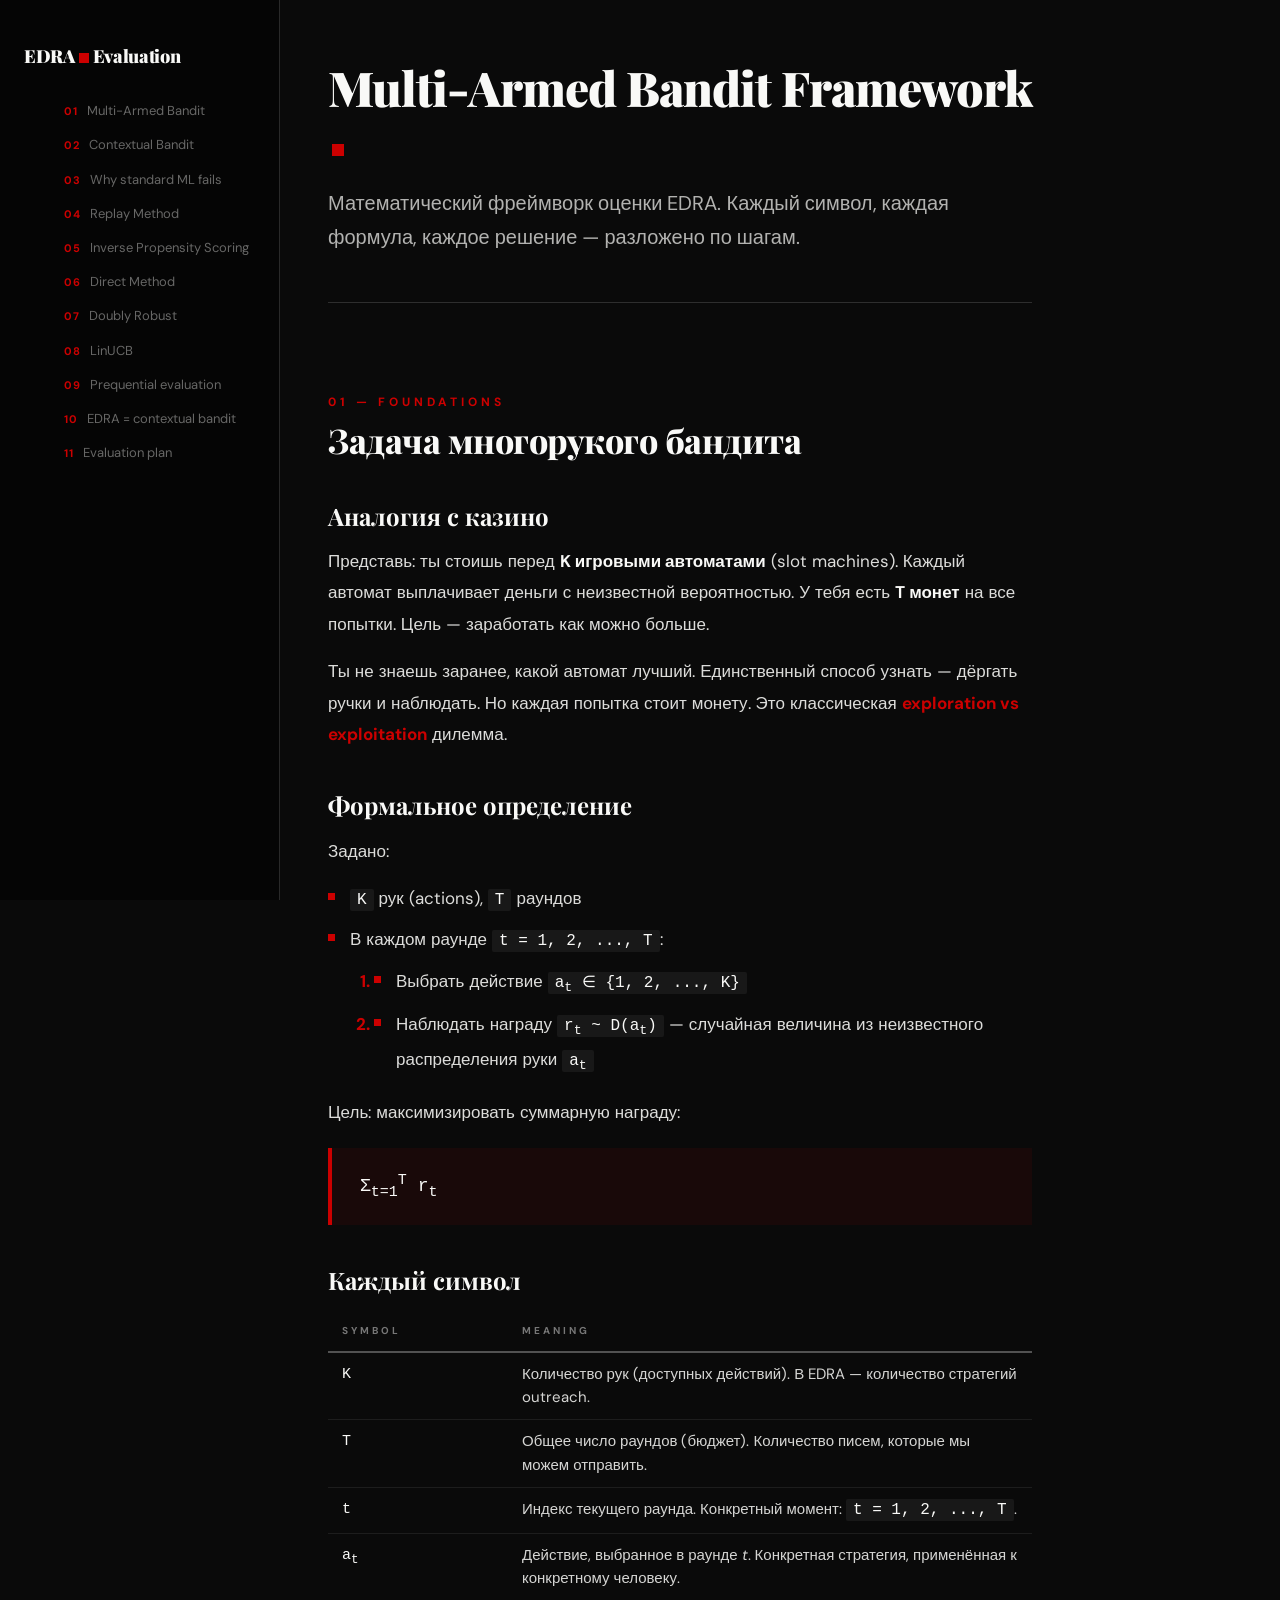
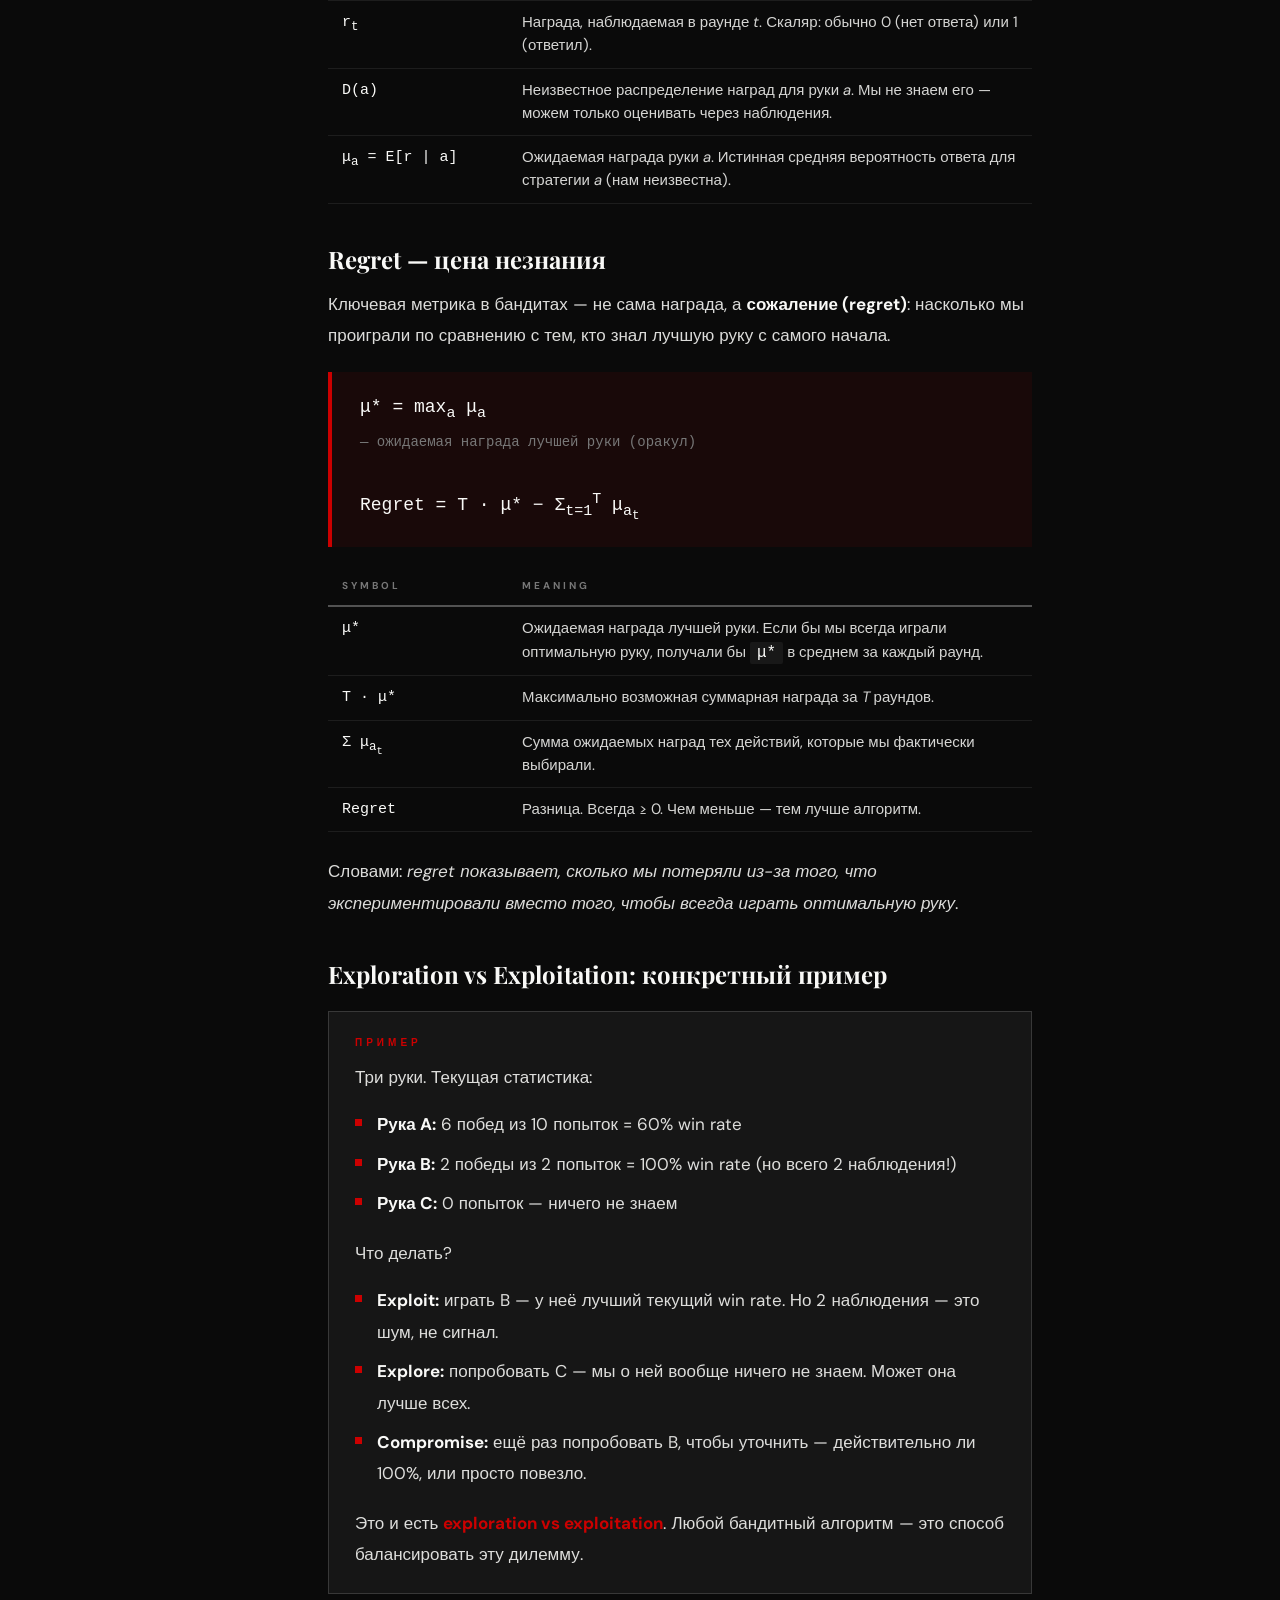
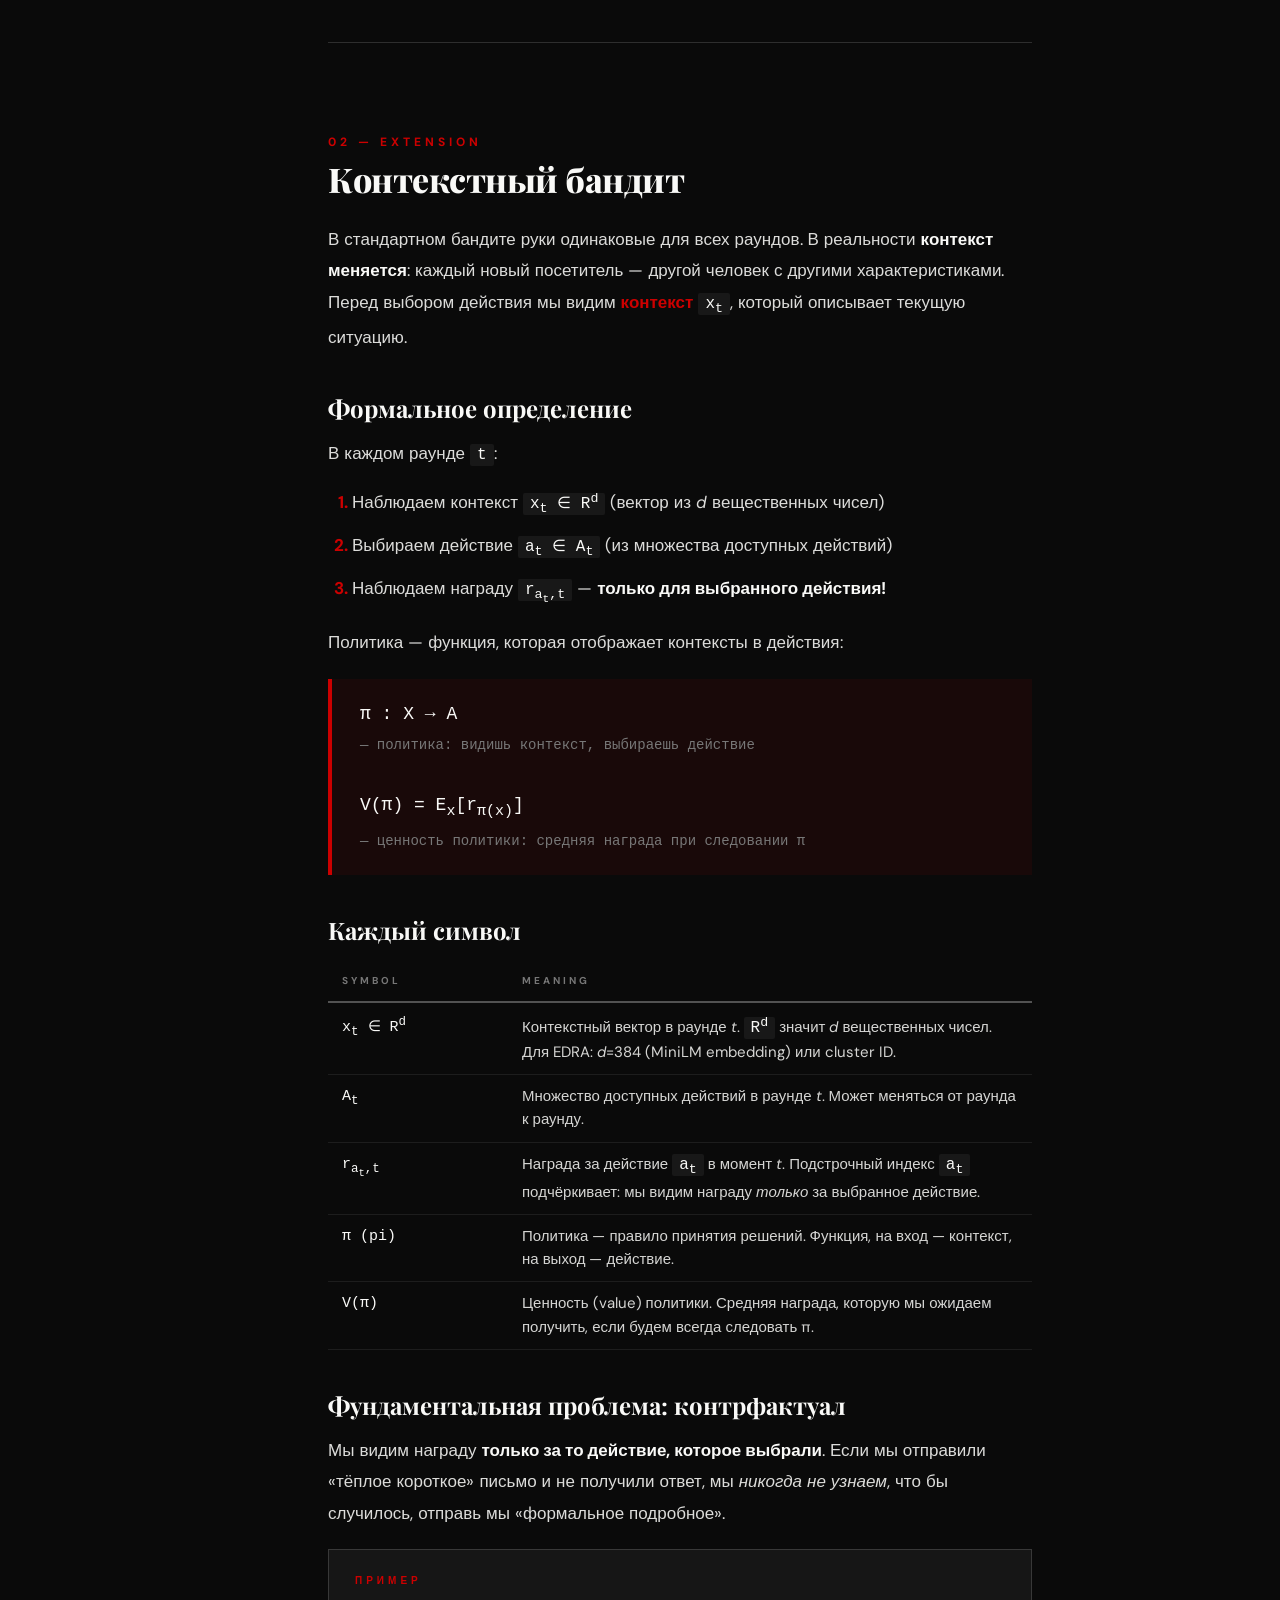
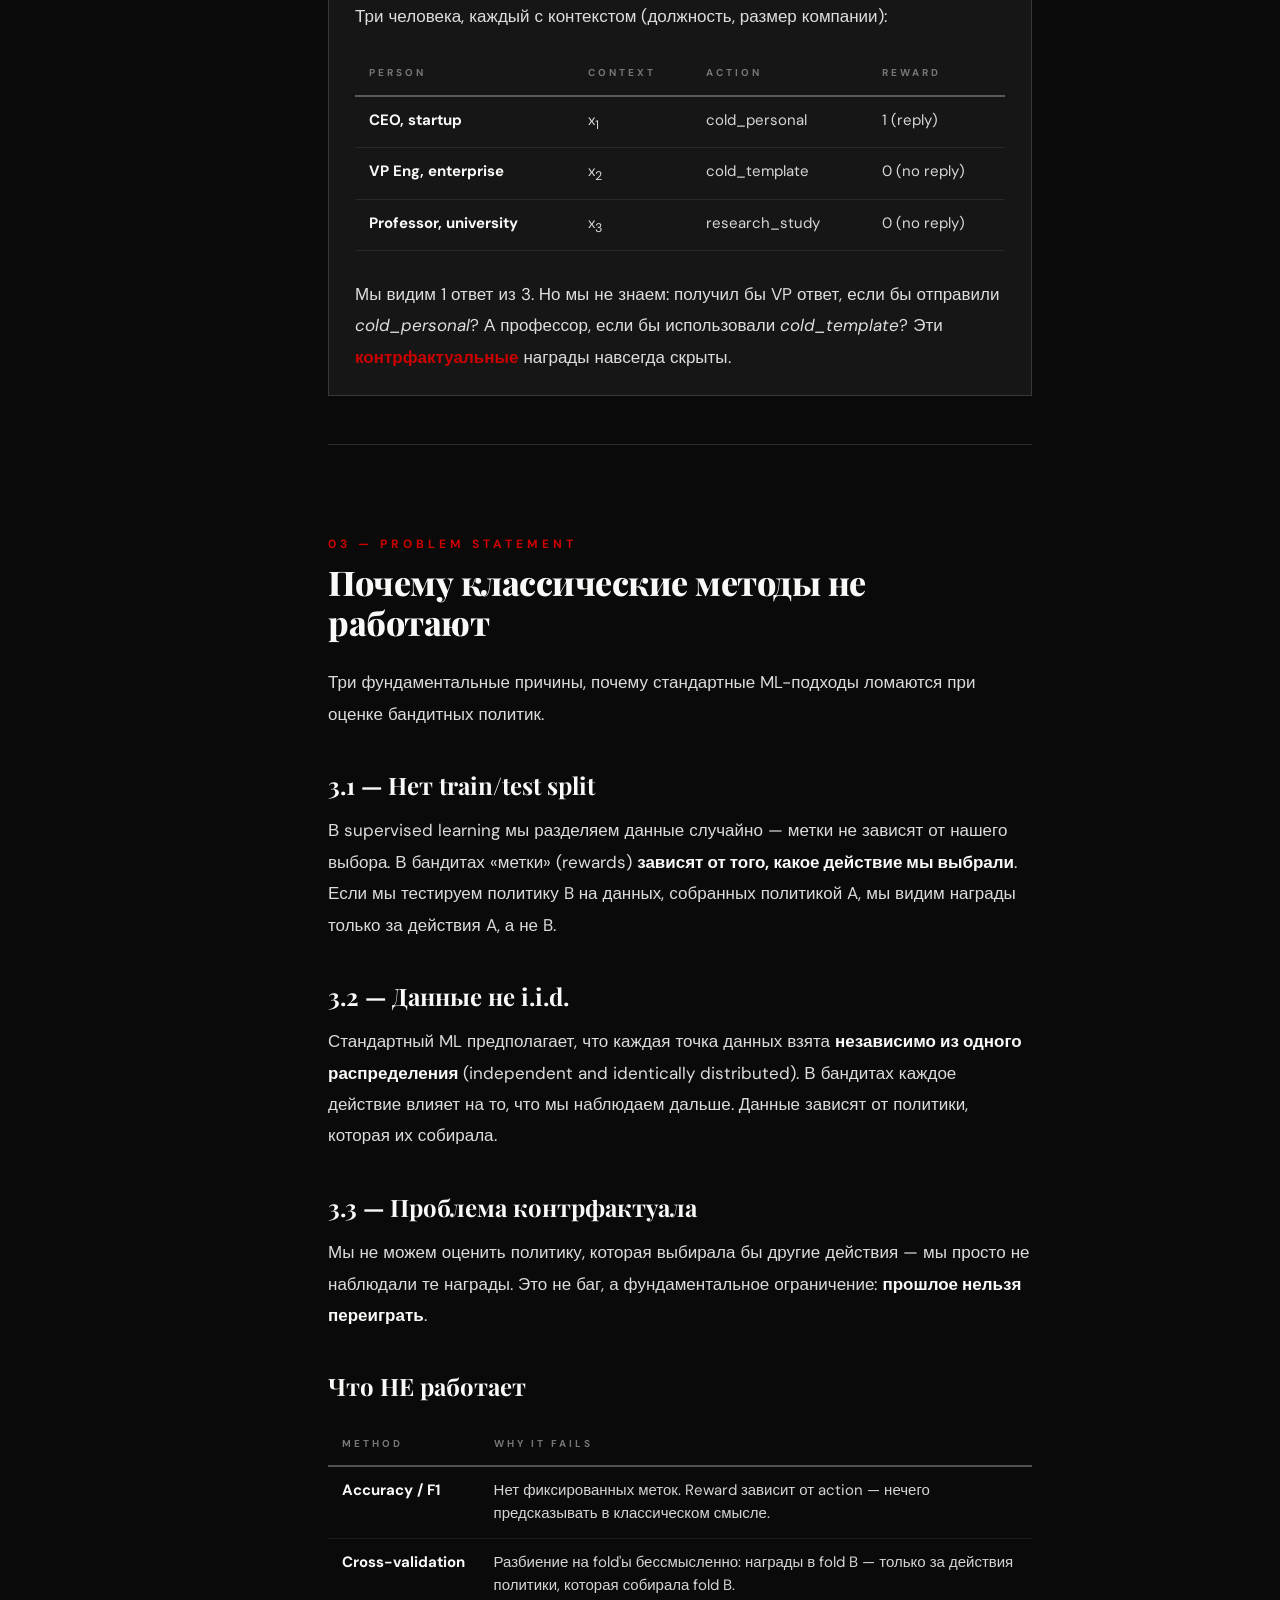
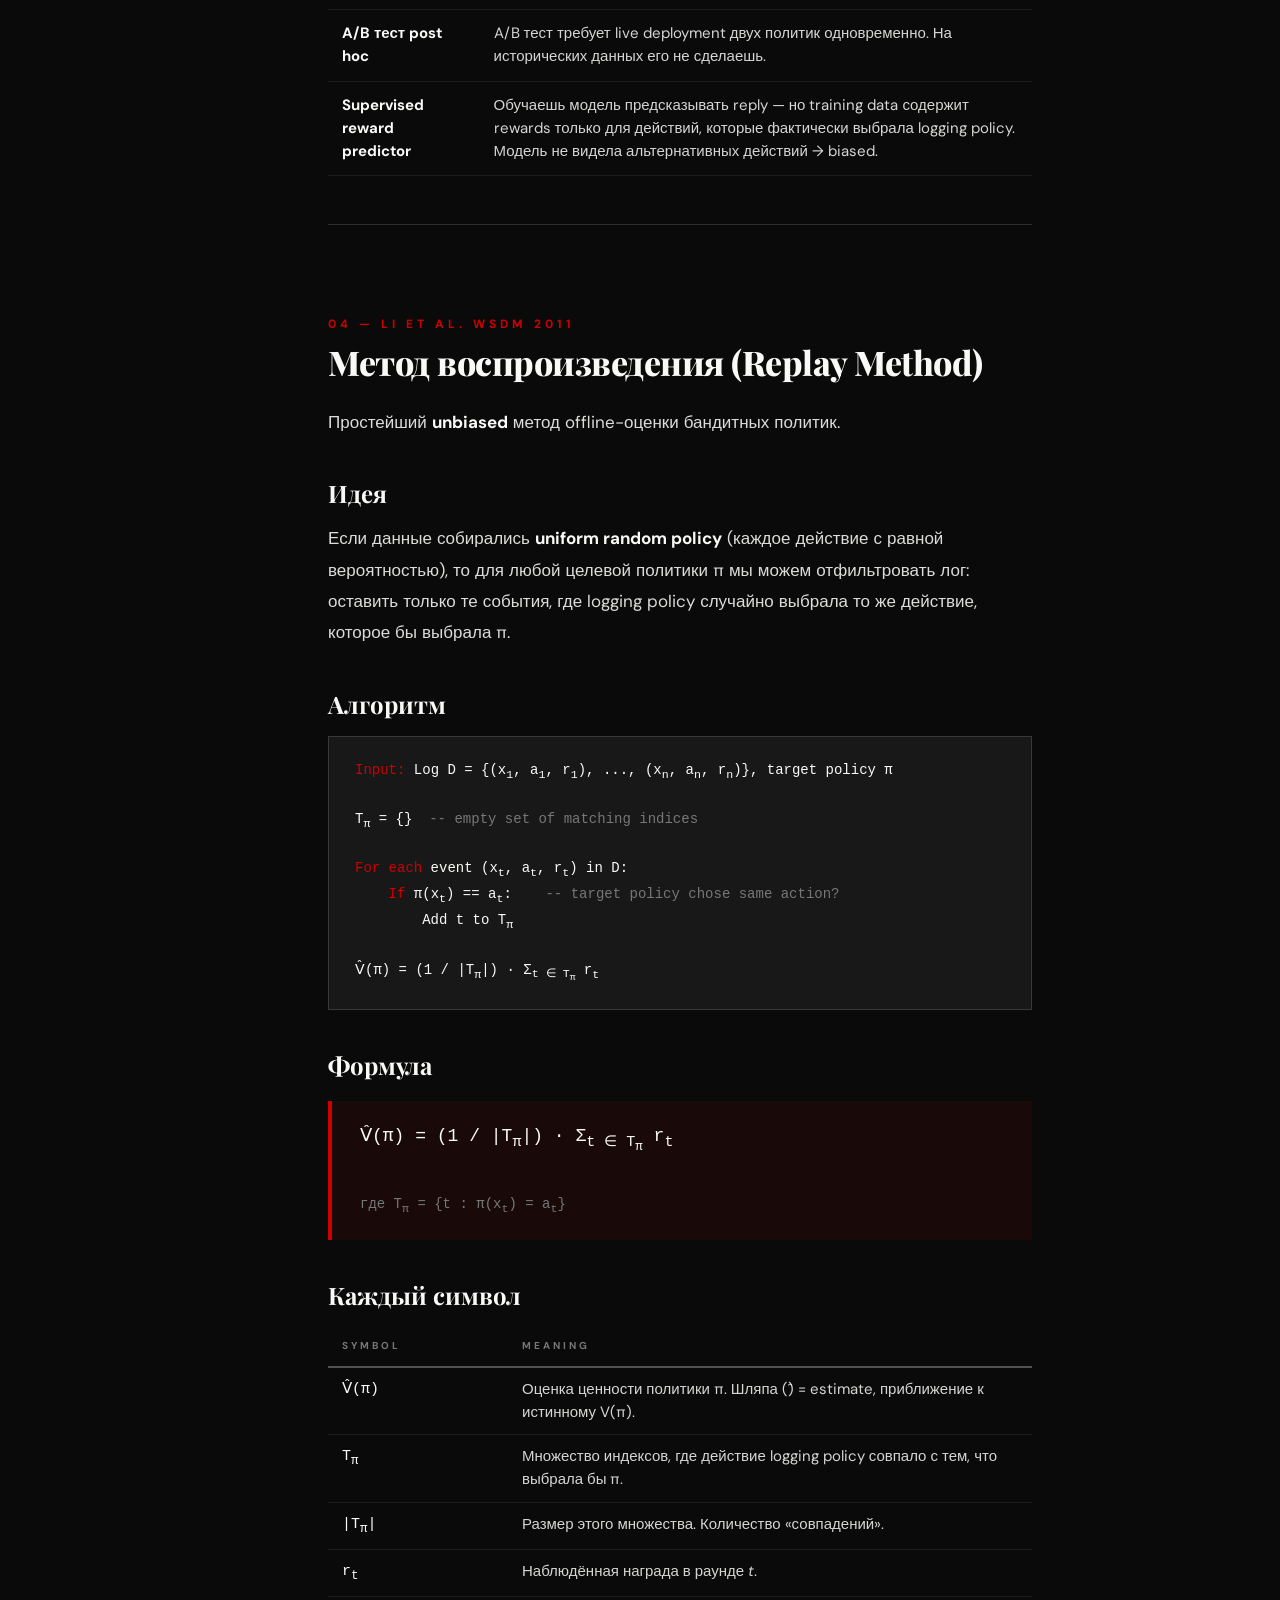
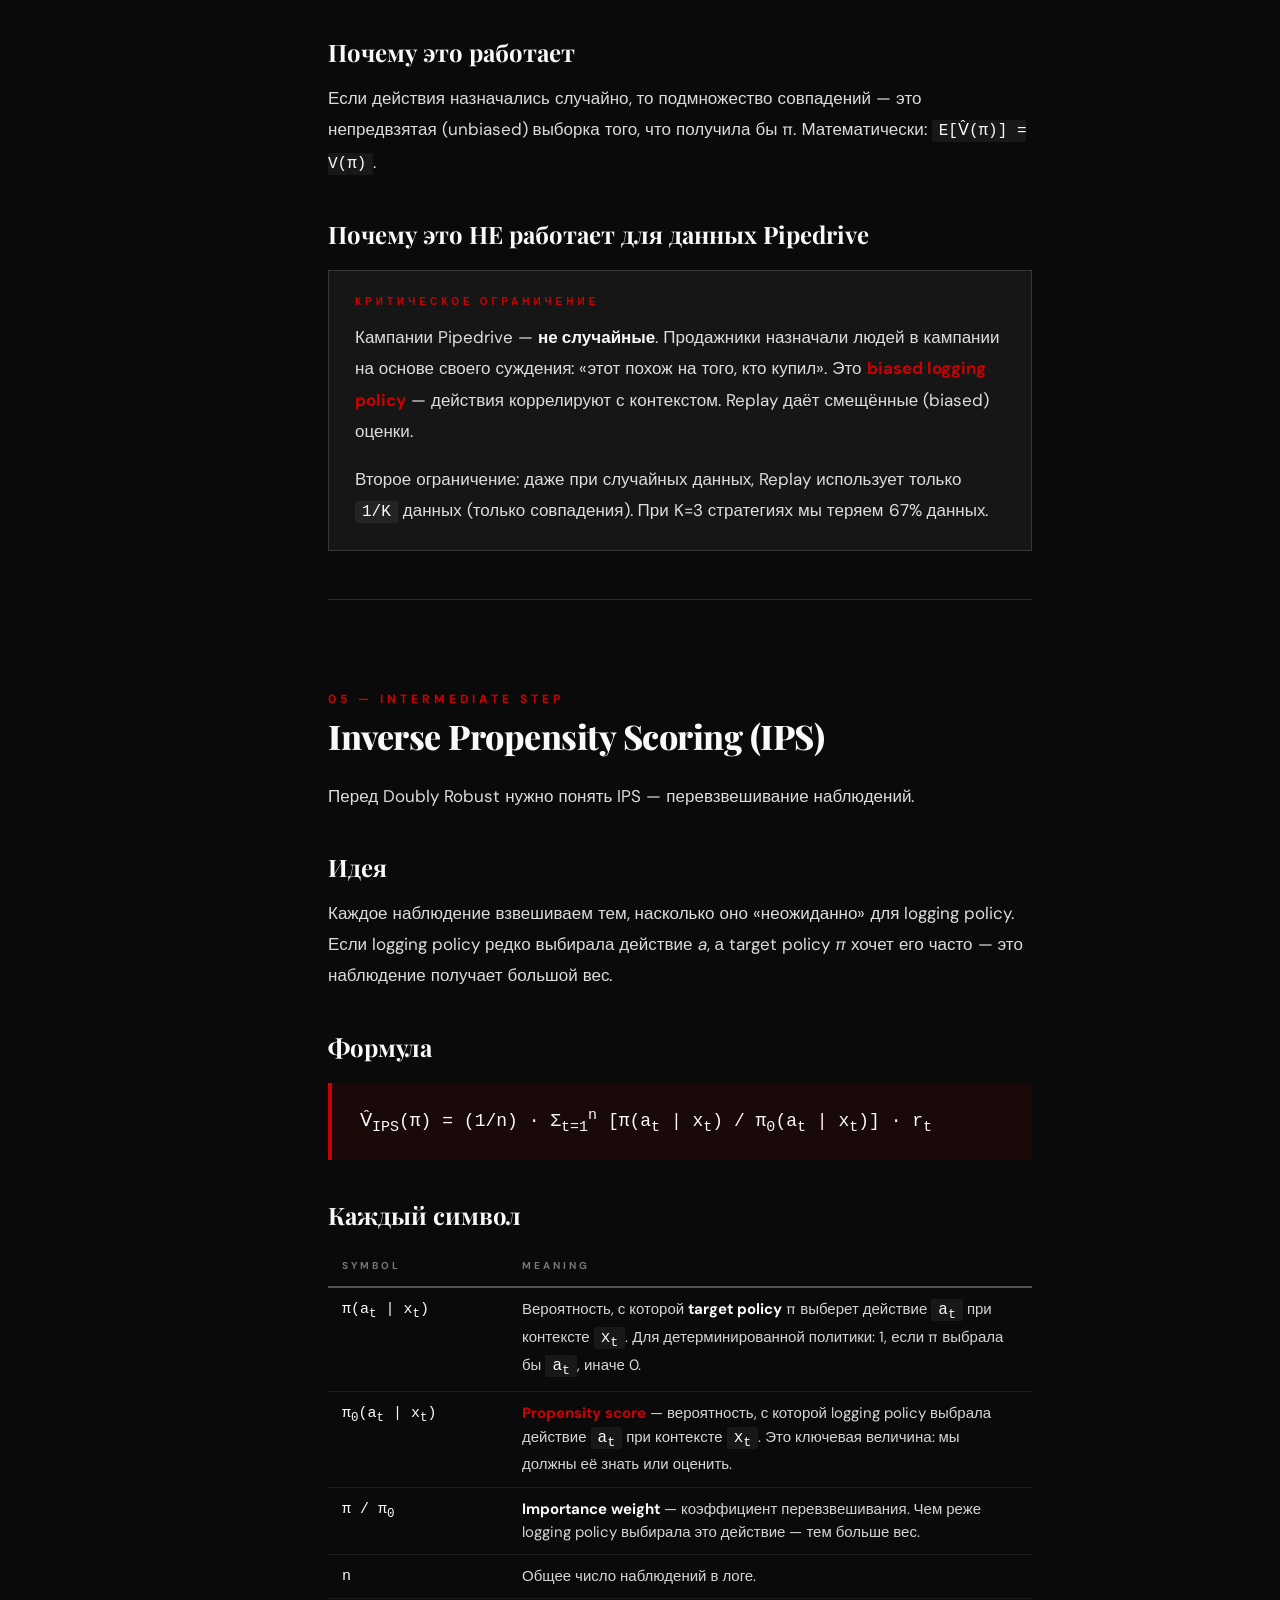
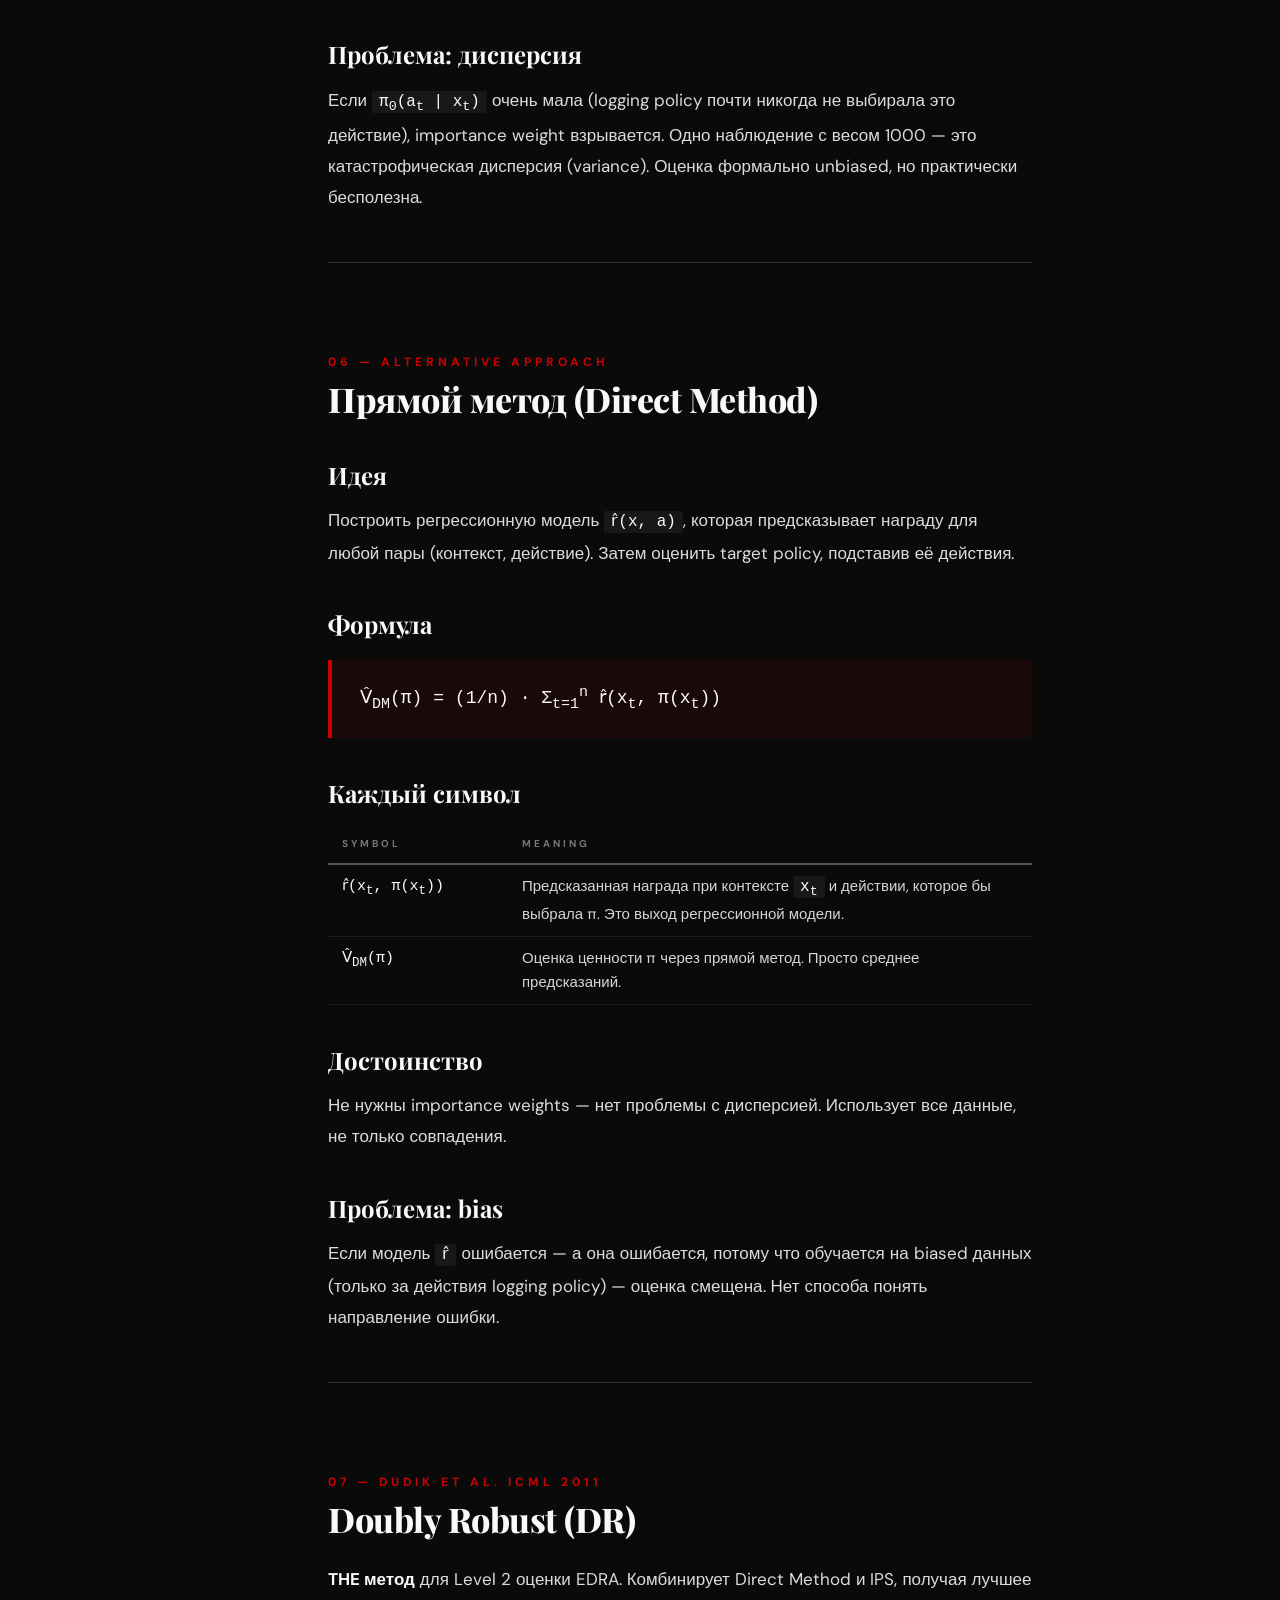
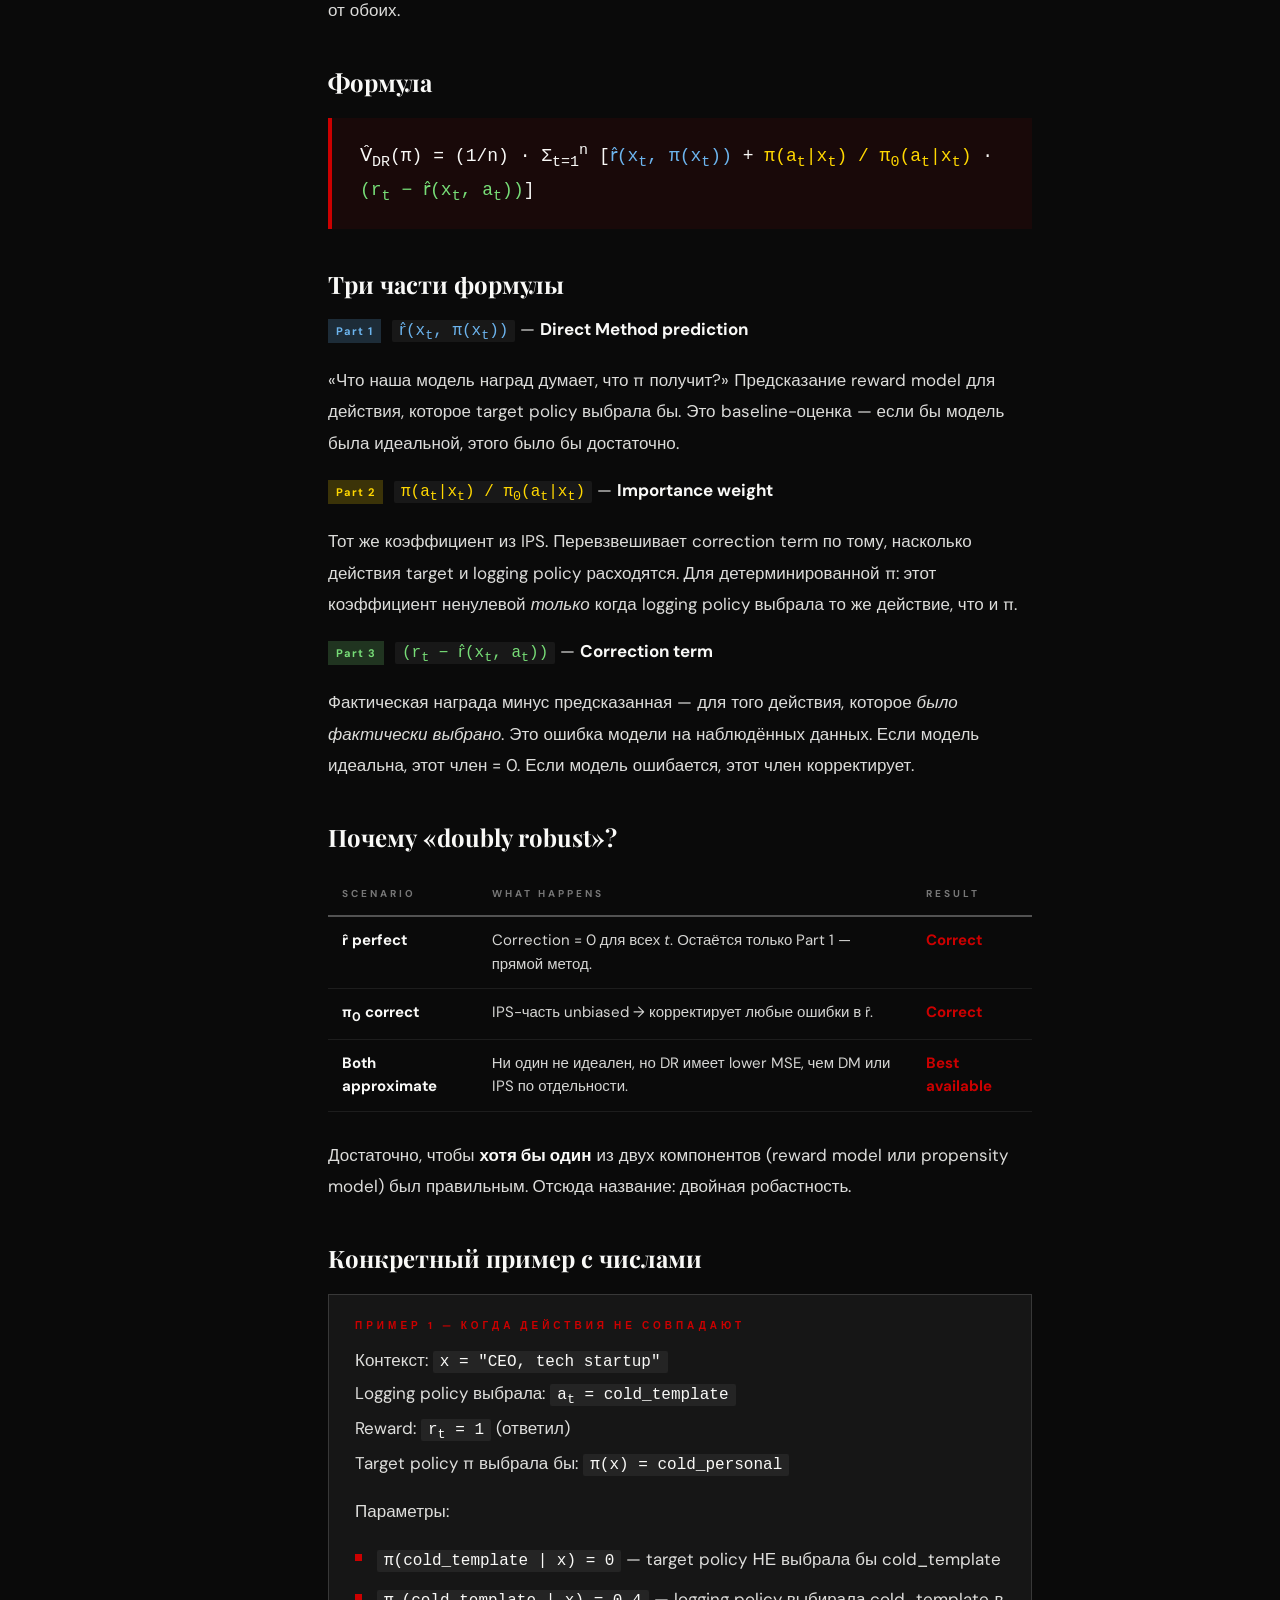
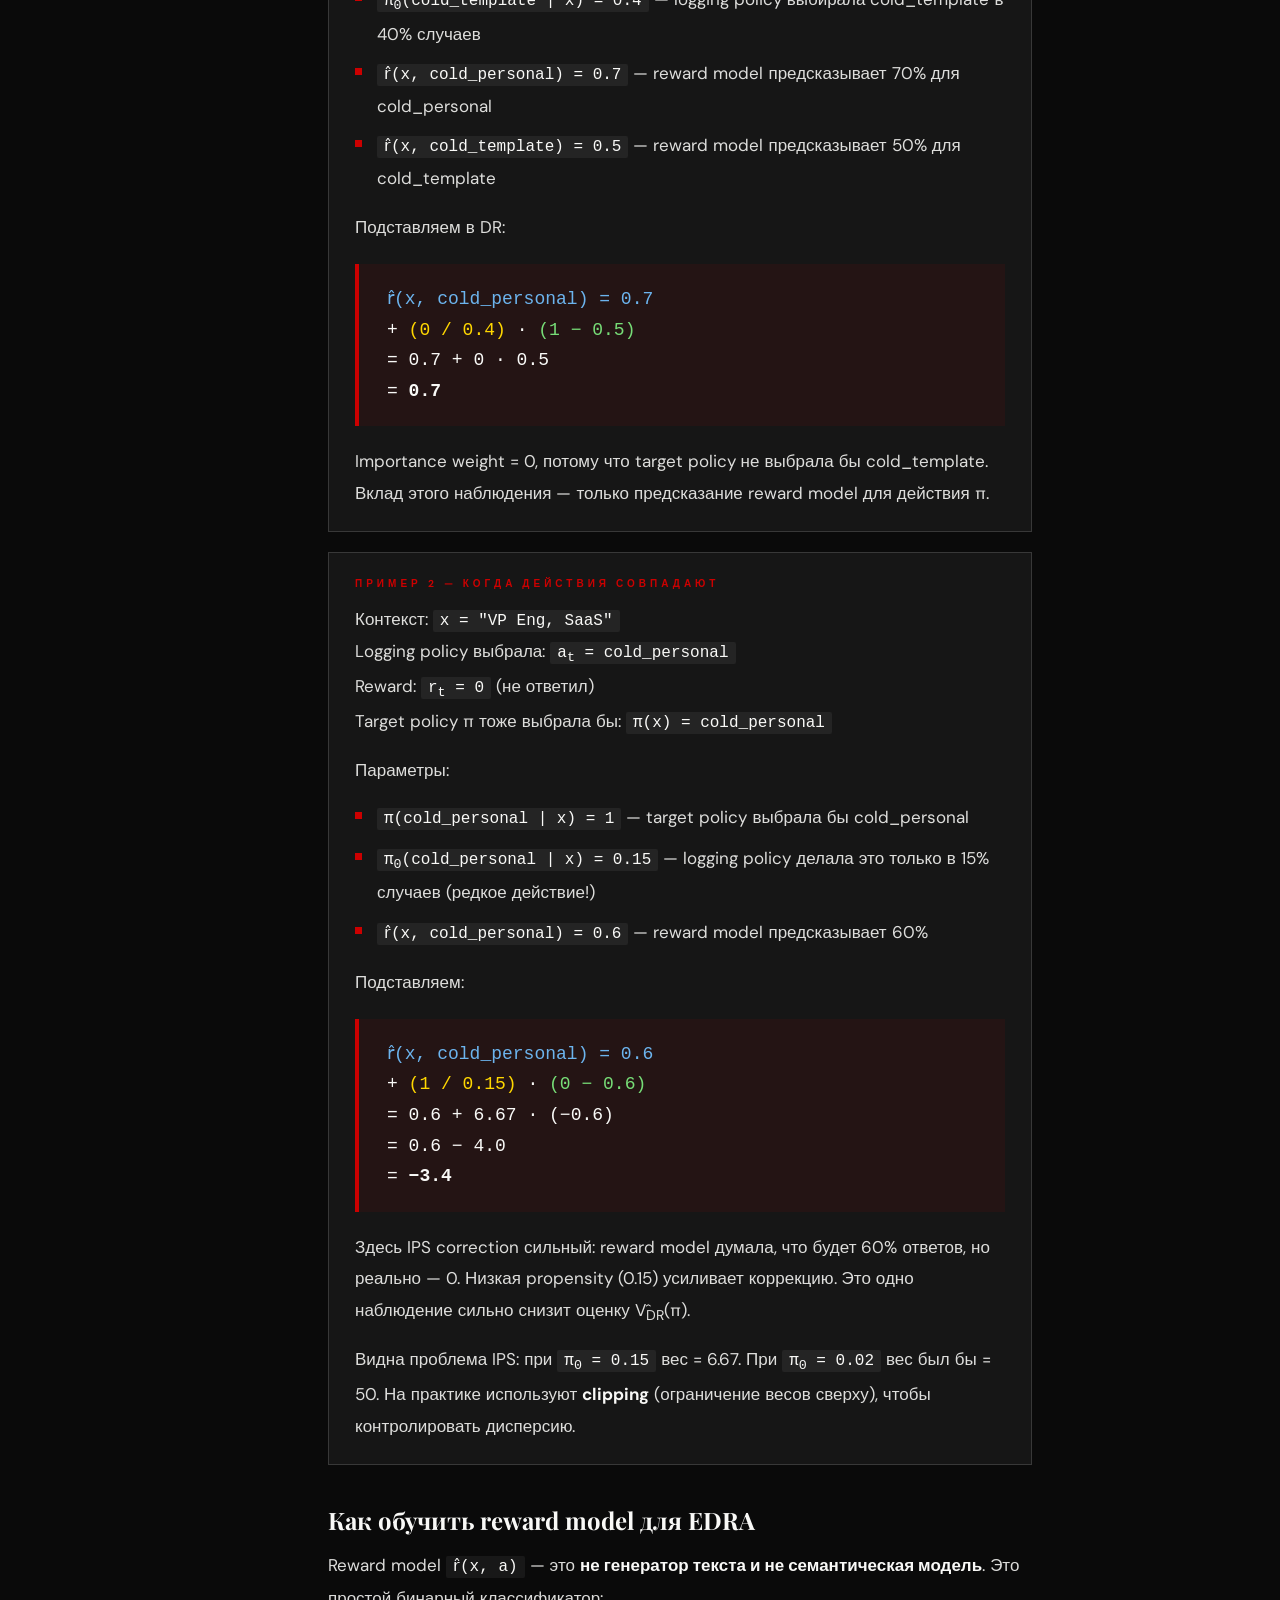
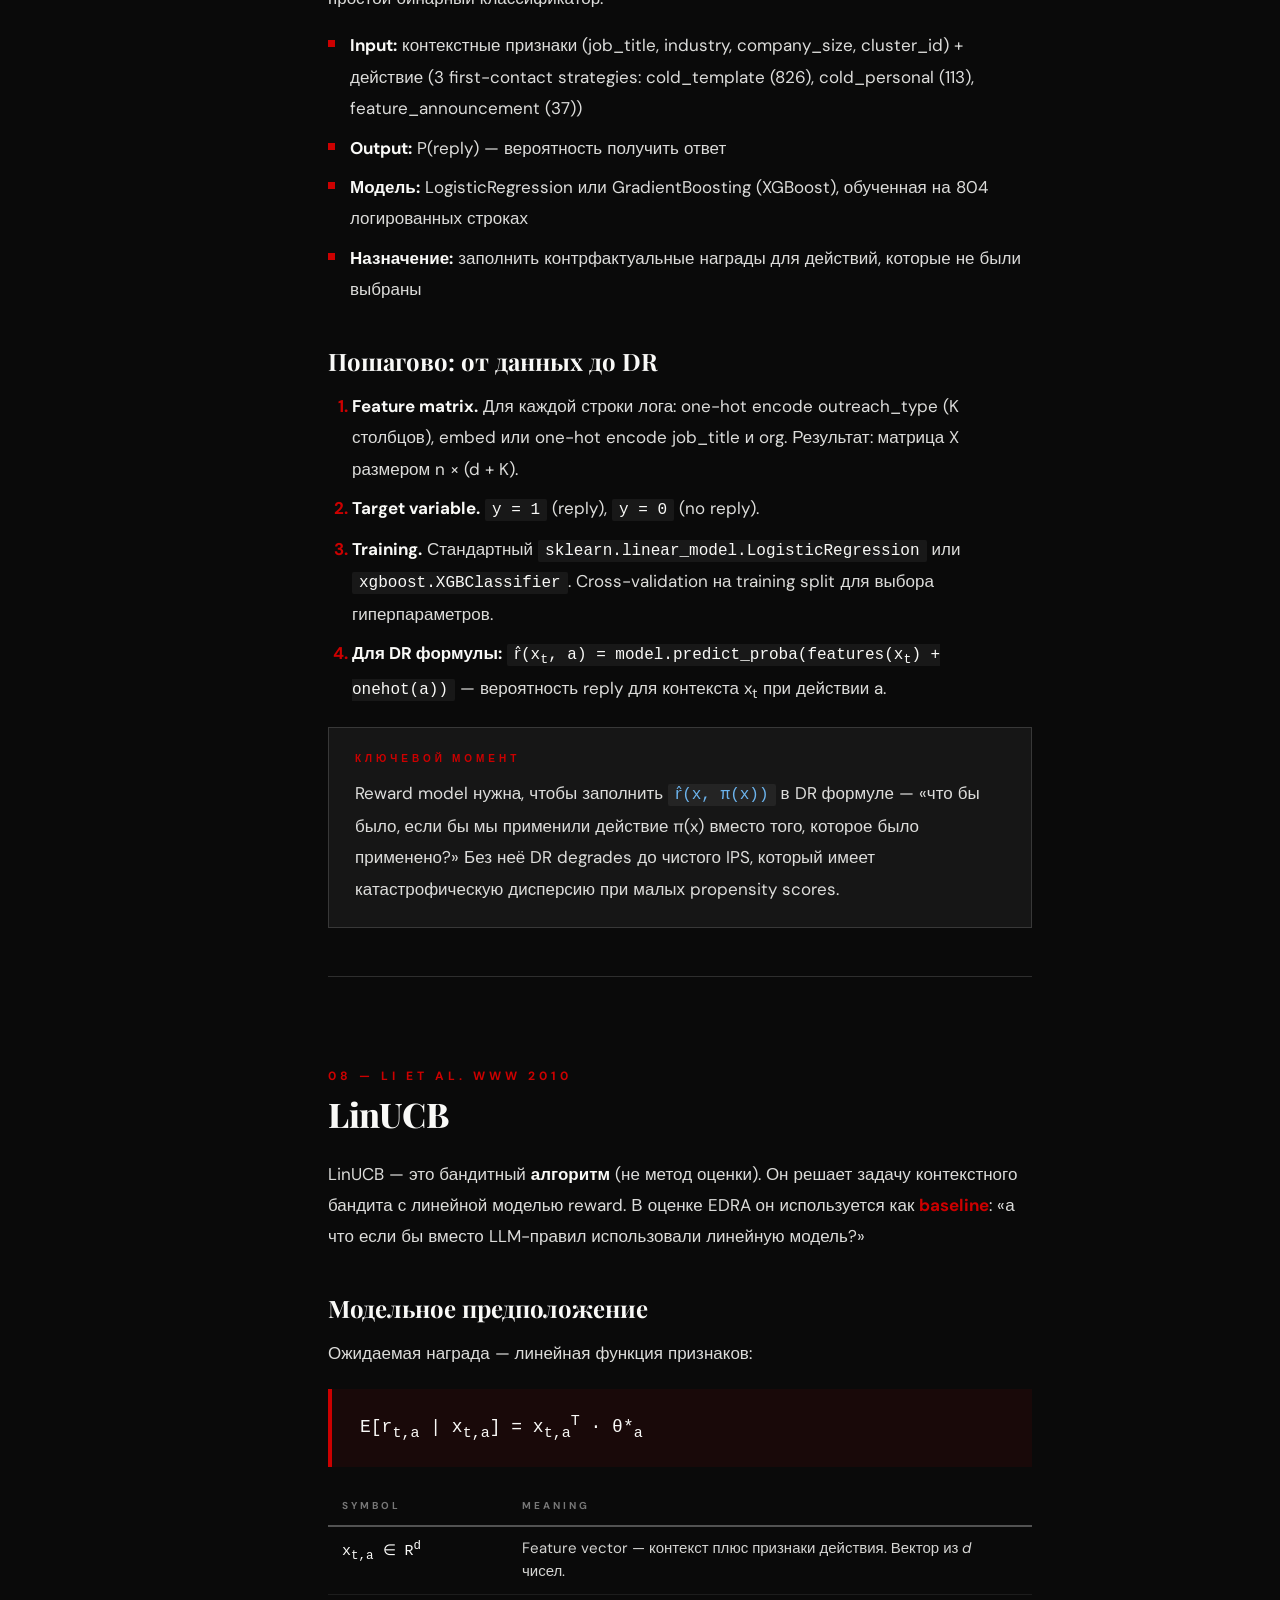
==== commit 77024773: "Production clustering — UMAP-15d before HDBSCAN, strategy reclassification (5 types, 804 rows) - Add" ====
--- a/papers/bandit_evaluation_explainer.html
+++ b/papers/bandit_evaluation_explainer.html
@@ -844,7 +844,7 @@
   <ul>
     <li><strong>Input:</strong> контекстные признаки (job_title, industry, company_size, cluster_id) + действие (3 first-contact strategies: cold_template (826), cold_personal (113), feature_announcement (37))</li>
     <li><strong>Output:</strong> P(reply) &mdash; вероятность получить ответ</li>
-    <li><strong>Модель:</strong> LogisticRegression или GradientBoosting (XGBoost), обученная на 825 логированных строках</li>
+    <li><strong>Модель:</strong> LogisticRegression или GradientBoosting (XGBoost), обученная на 804 логированных строках</li>
     <li><strong>Назначение:</strong> заполнить контрфактуальные награды для действий, которые не были выбраны</li>
   </ul>
 
@@ -1084,7 +1084,7 @@
   <div class="callout">
     <div class="callout-label">Вопрос: &laquo;Кластеры предсказывают поведение?&raquo;</div>
     <p><strong>Метод:</strong> silhouette score + &chi;<sup>2</sup> тест (или Fisher's exact test): различается ли reply rate между кластерами?</p>
-    <p><strong>Данные:</strong> 825 строк холодного outreach из Pipedrive (после LinkedIn enrichment для 635 человек с URL).</p>
+    <p><strong>Данные:</strong> 804 строк холодного outreach из Pipedrive (после LinkedIn enrichment для 635 человек с URL).</p>
     <p><strong>Что доказывает:</strong> кластеры &mdash; не просто геометрически разделимые группы, а <strong>группы с разным поведением</strong>. Если reply rate одинаков во всех кластерах, cluster-conditional rules бессмысленны &mdash; нет вариации, которую можно эксплуатировать.</p>
     <p><strong>Блокер:</strong> текущих признаков (job_title, org, labels) недостаточно &mdash; первая попытка кластеризации дала silhouette 0.177. Нужен LinkedIn enrichment для получения rich text features (headline, summary, skills). 502 research-профиля остаются полезны для booth demo seeding и будущего Level 3 outreach, но <em>не для evaluation</em> &mdash; у них нет reward signal (эти люди никогда не получали писем).</p>
   </div>
@@ -1095,7 +1095,7 @@
     <p><strong>Что проверяем:</strong> interaction effect между кластером и стратегией. НЕ &laquo;персонализация лучше шаблонов&raquo; (тривиально и известно заранее), а &laquo;cluster-conditional назначение стратегий побеждает лучшую единственную стратегию для всех&raquo;.</p>
     <p><strong>Конкретный тест:</strong> если cold_personal даёт 20% reply для кластера A и 5% для кластера B, а cold_template даёт 8% для A и 15% для B &mdash; это доказывает ценность EDRA. Если все стратегии ранжируются одинаково во всех кластерах &mdash; EDRA не нужна.</p>
     <p><strong>Метод:</strong> Doubly Robust estimator (Dudik et al. 2011).</p>
-    <p><strong>Данные:</strong> 825 строк холодного outreach из Pipedrive (replied + no-reply).</p>
+    <p><strong>Данные:</strong> 804 строк холодного outreach из Pipedrive (replied + no-reply).</p>
     <p><strong>Reward model:</strong> LogisticRegression / XGBoost, обученная на (features, action) &rarr; P(reply). См. подробности в разделе 7.</p>
     <p><strong>Сравниваемые политики</strong> (сравниваем <em>стратегии назначения</em>, а не тексты сообщений):</p>
     <ul>
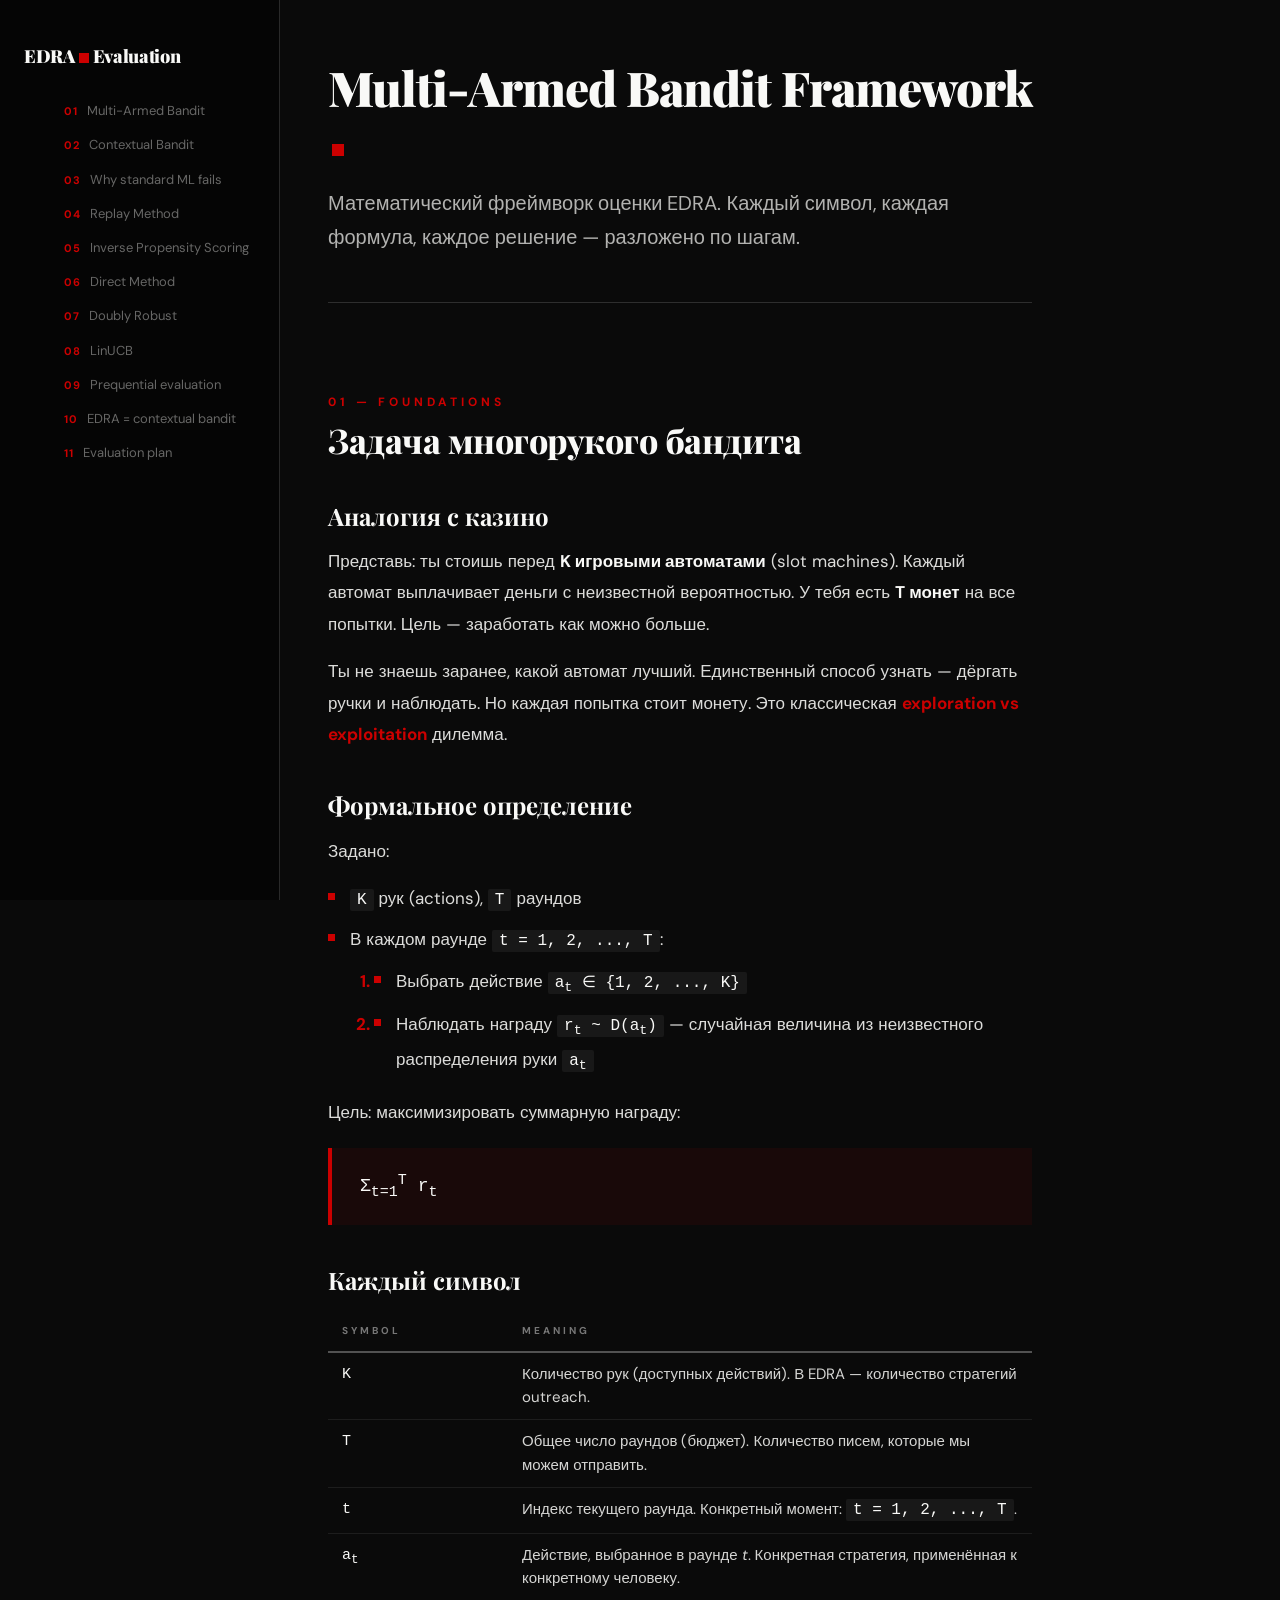
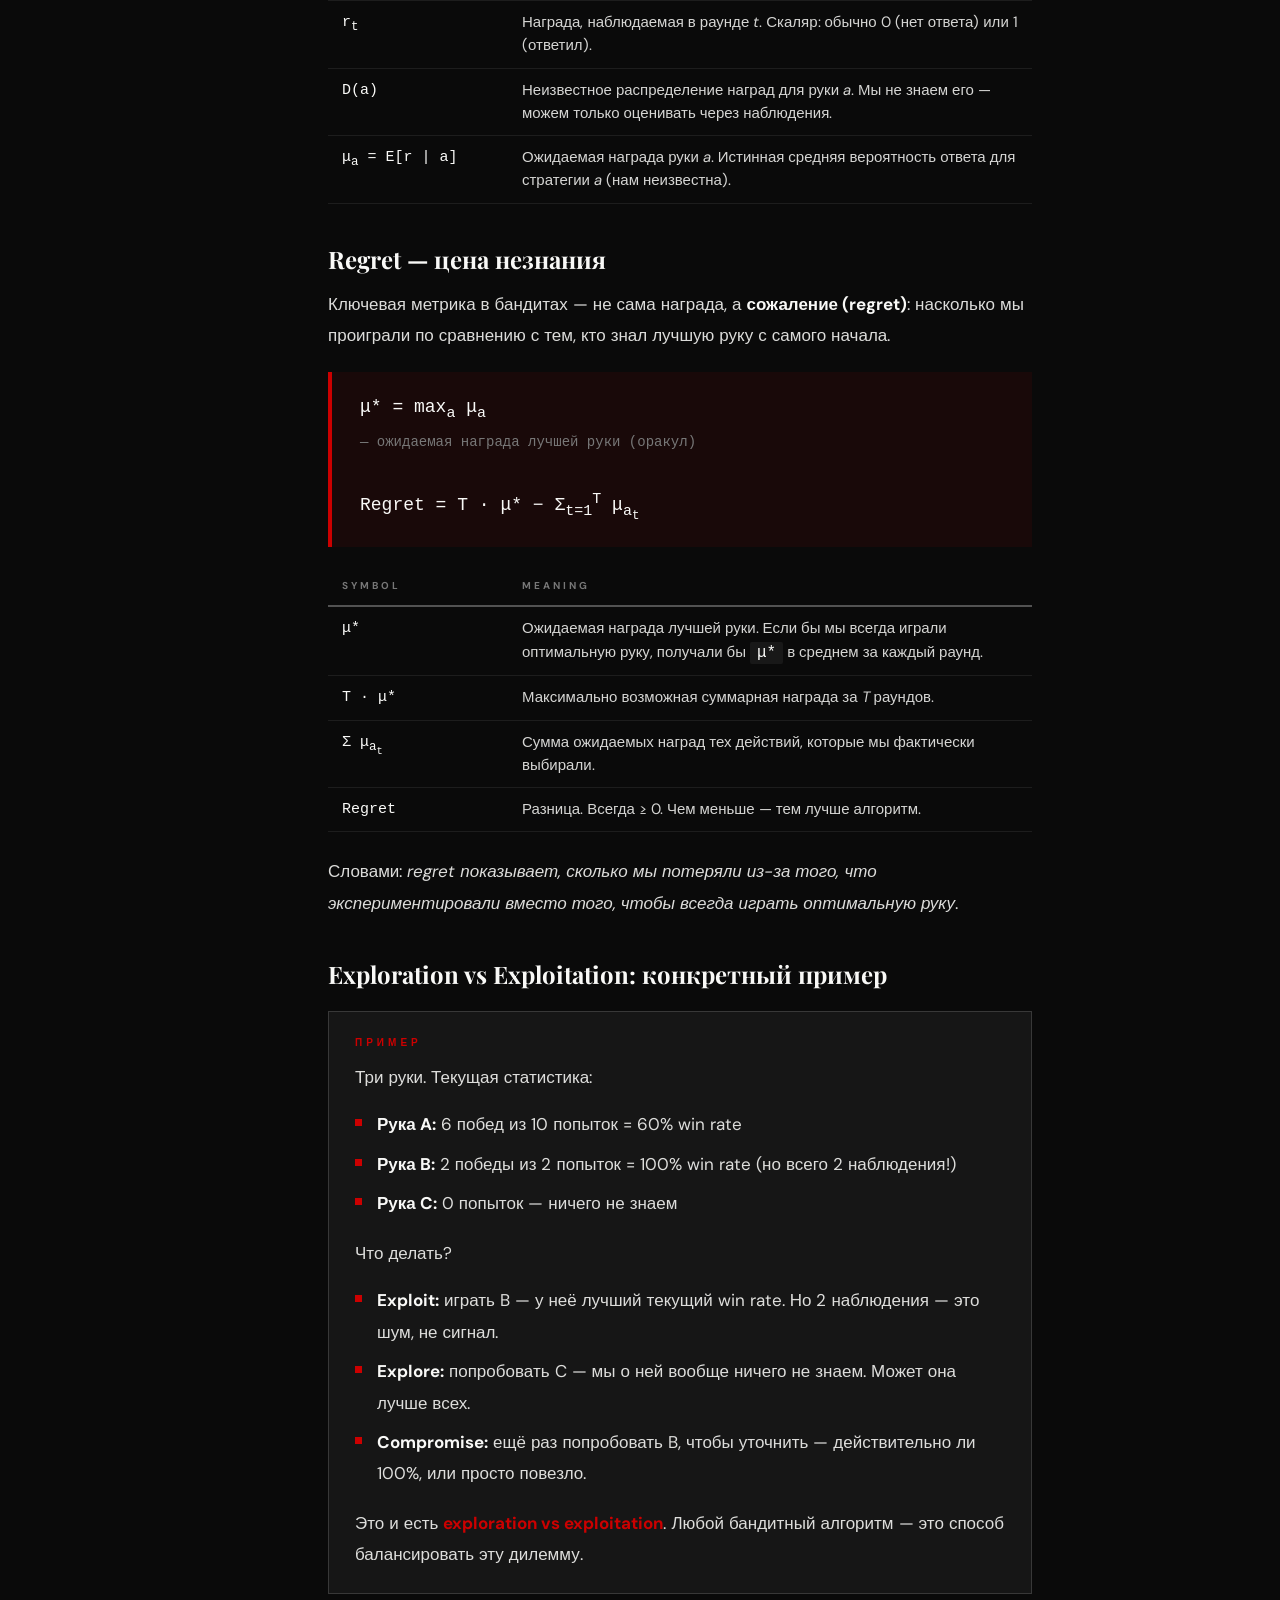
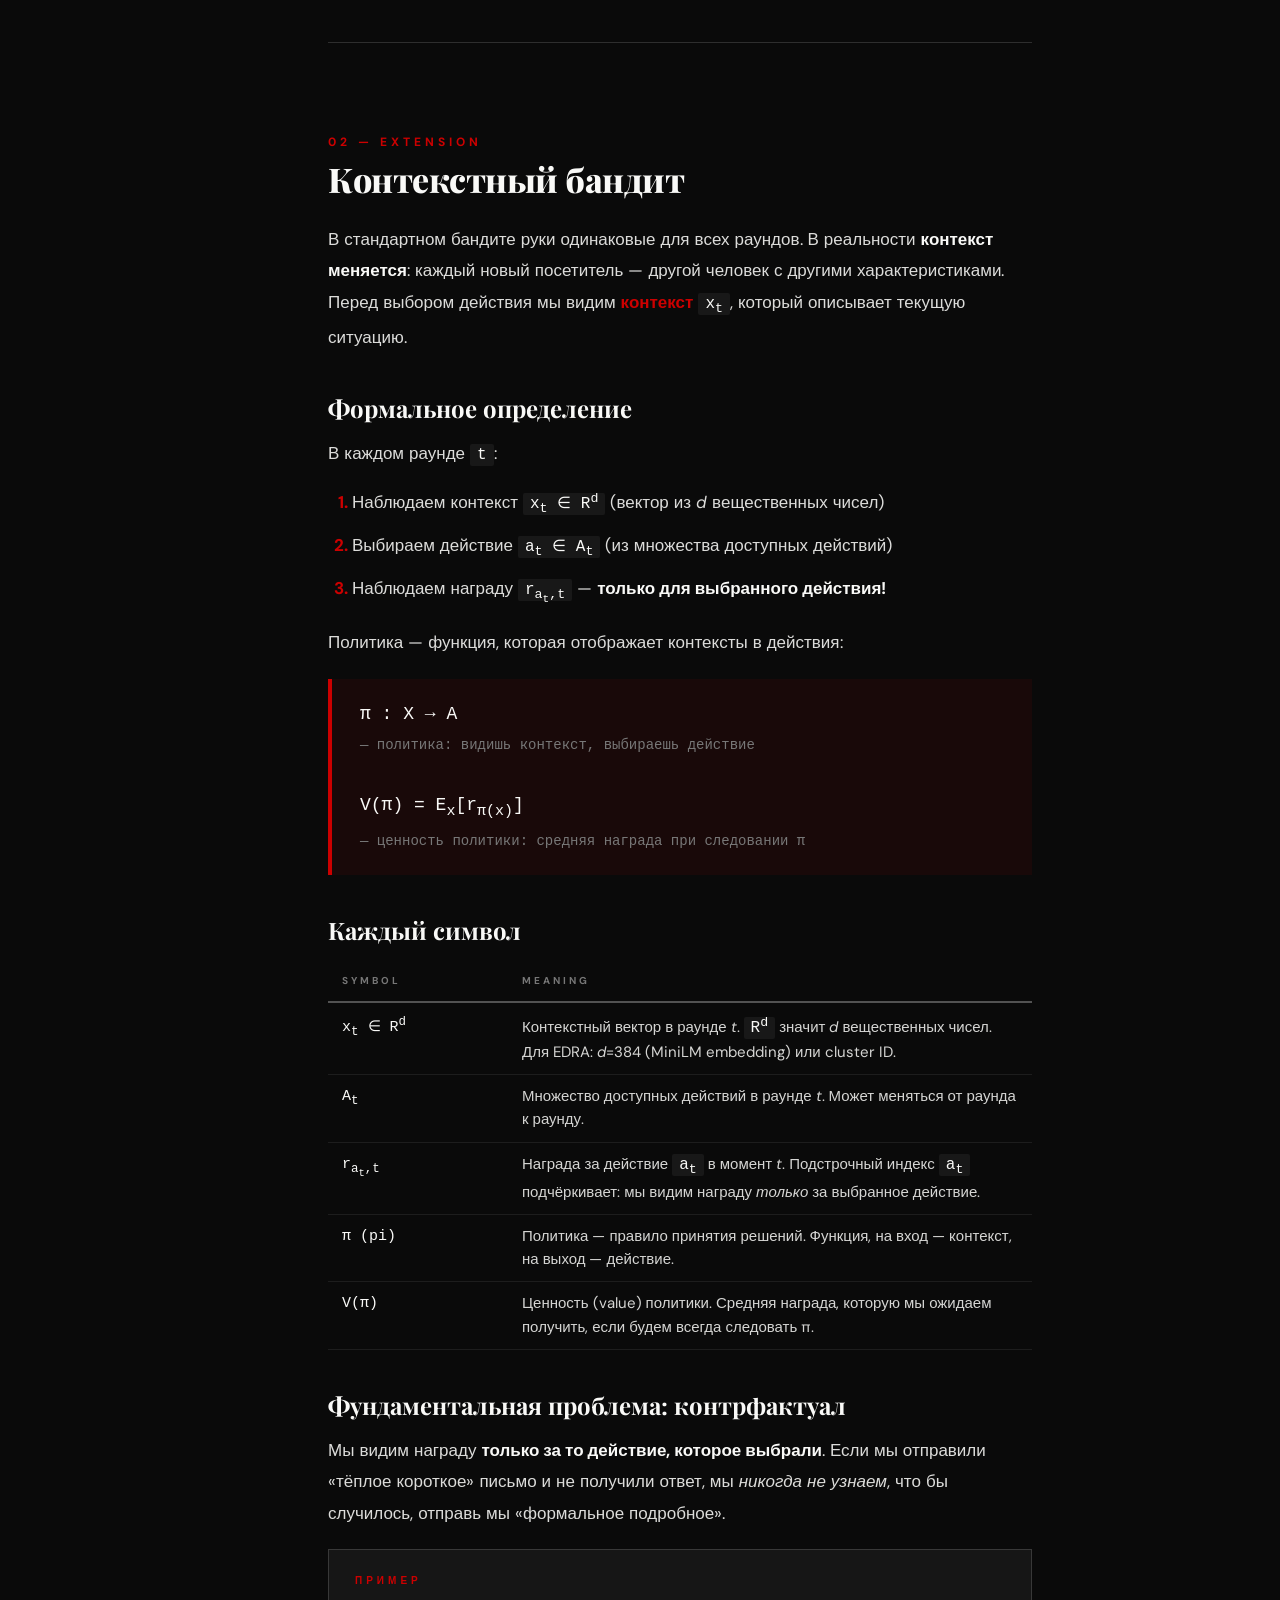
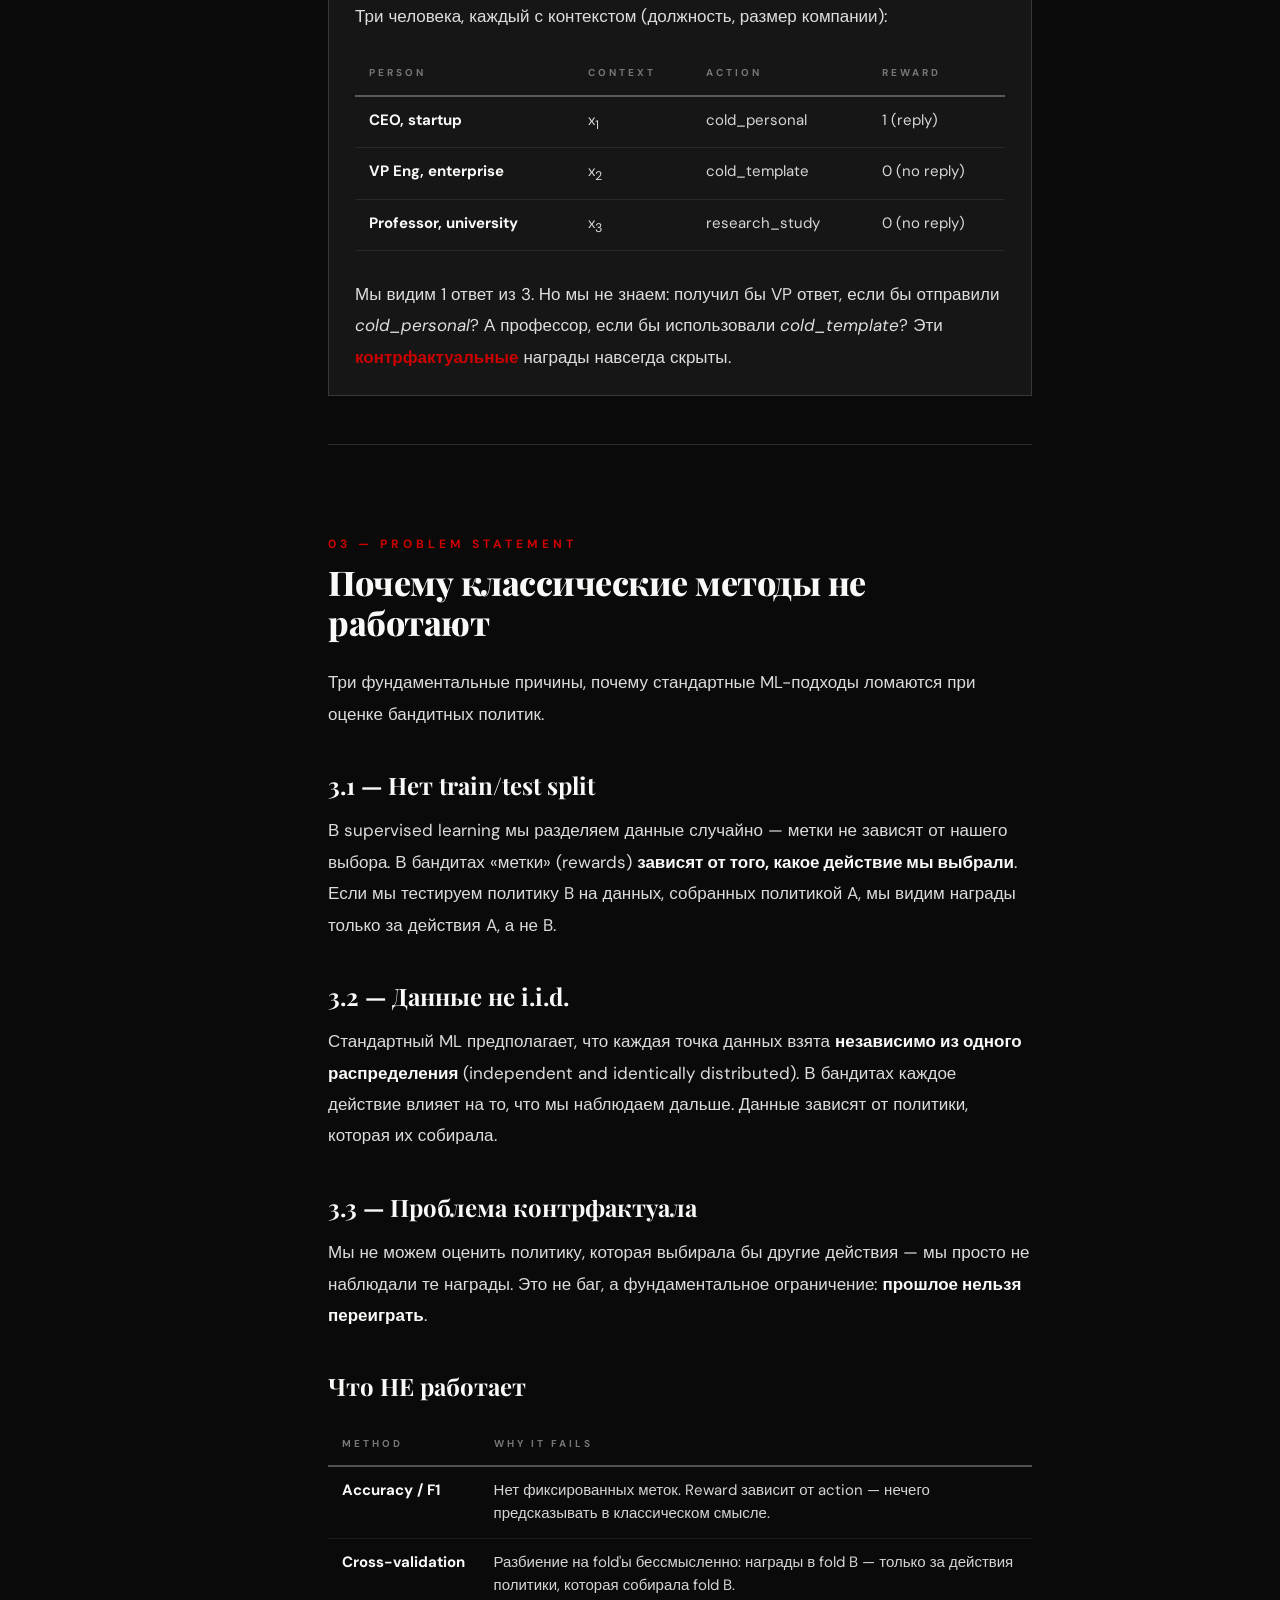
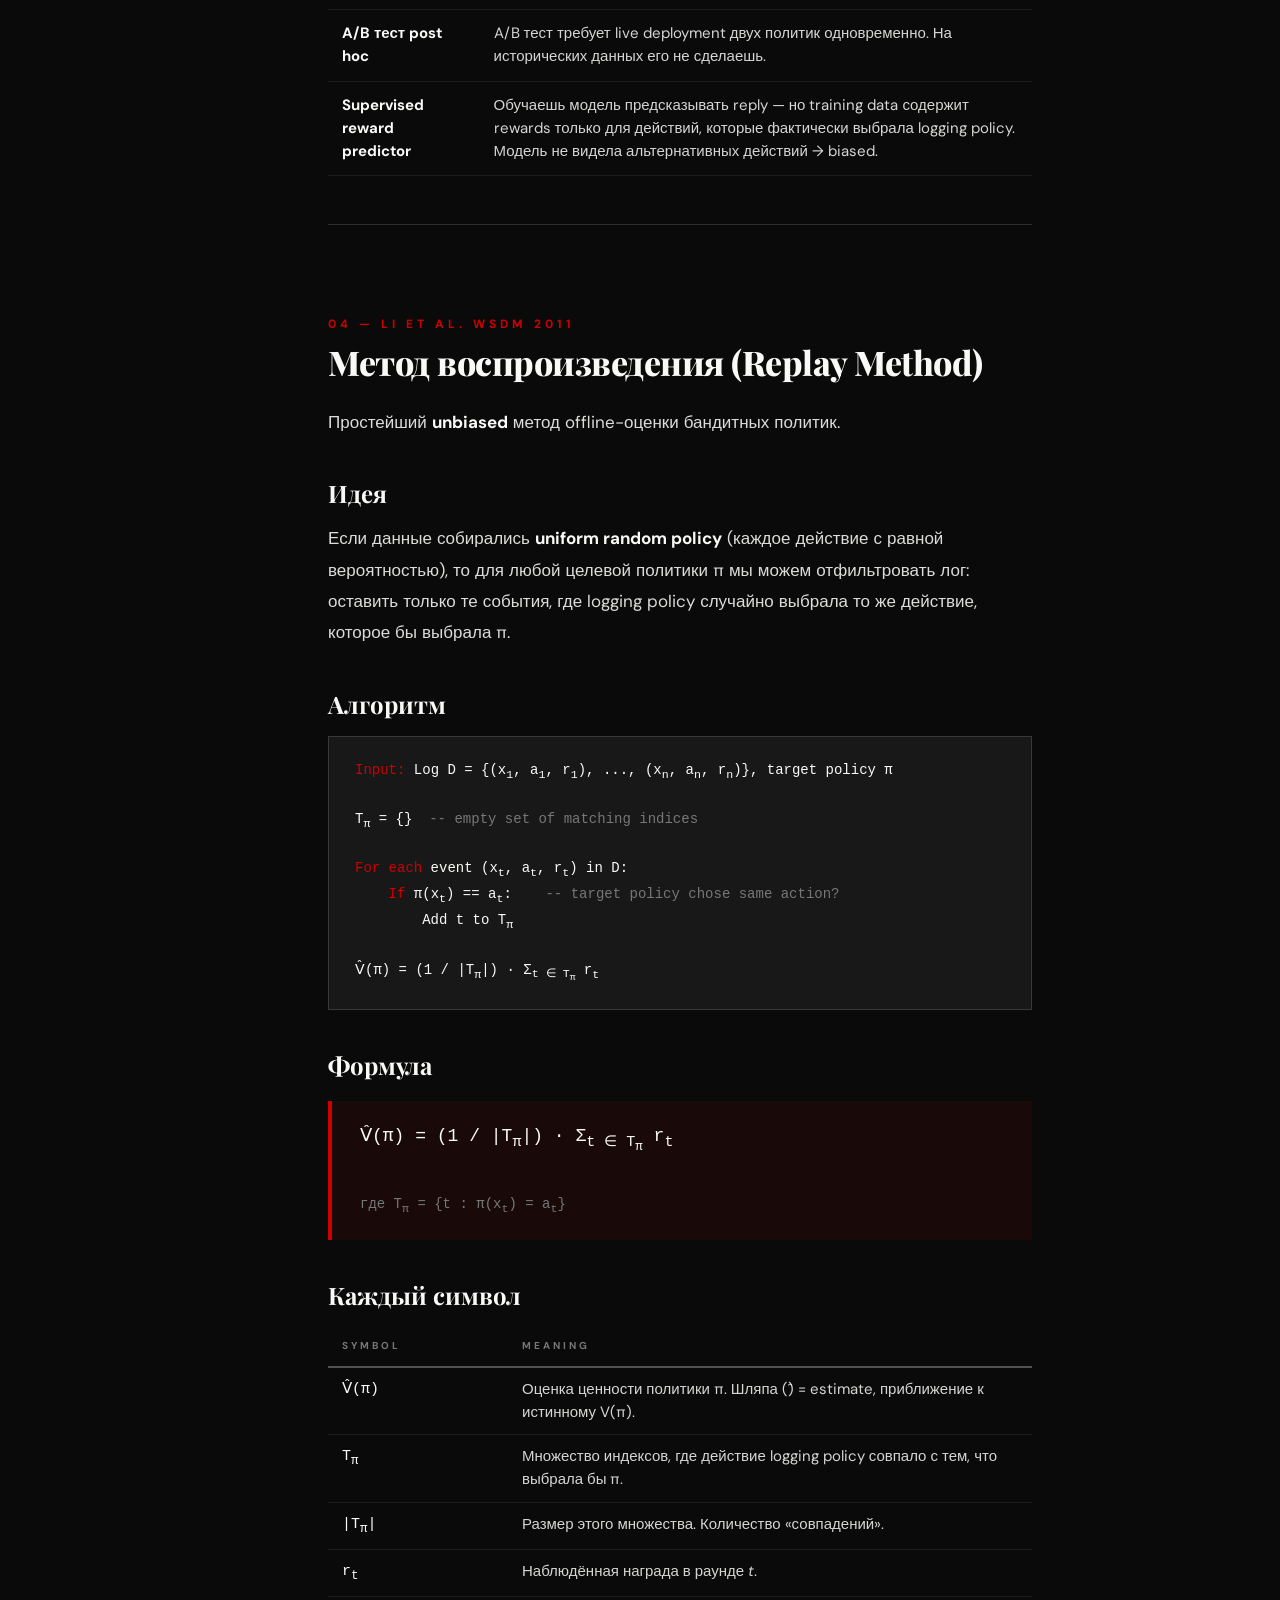
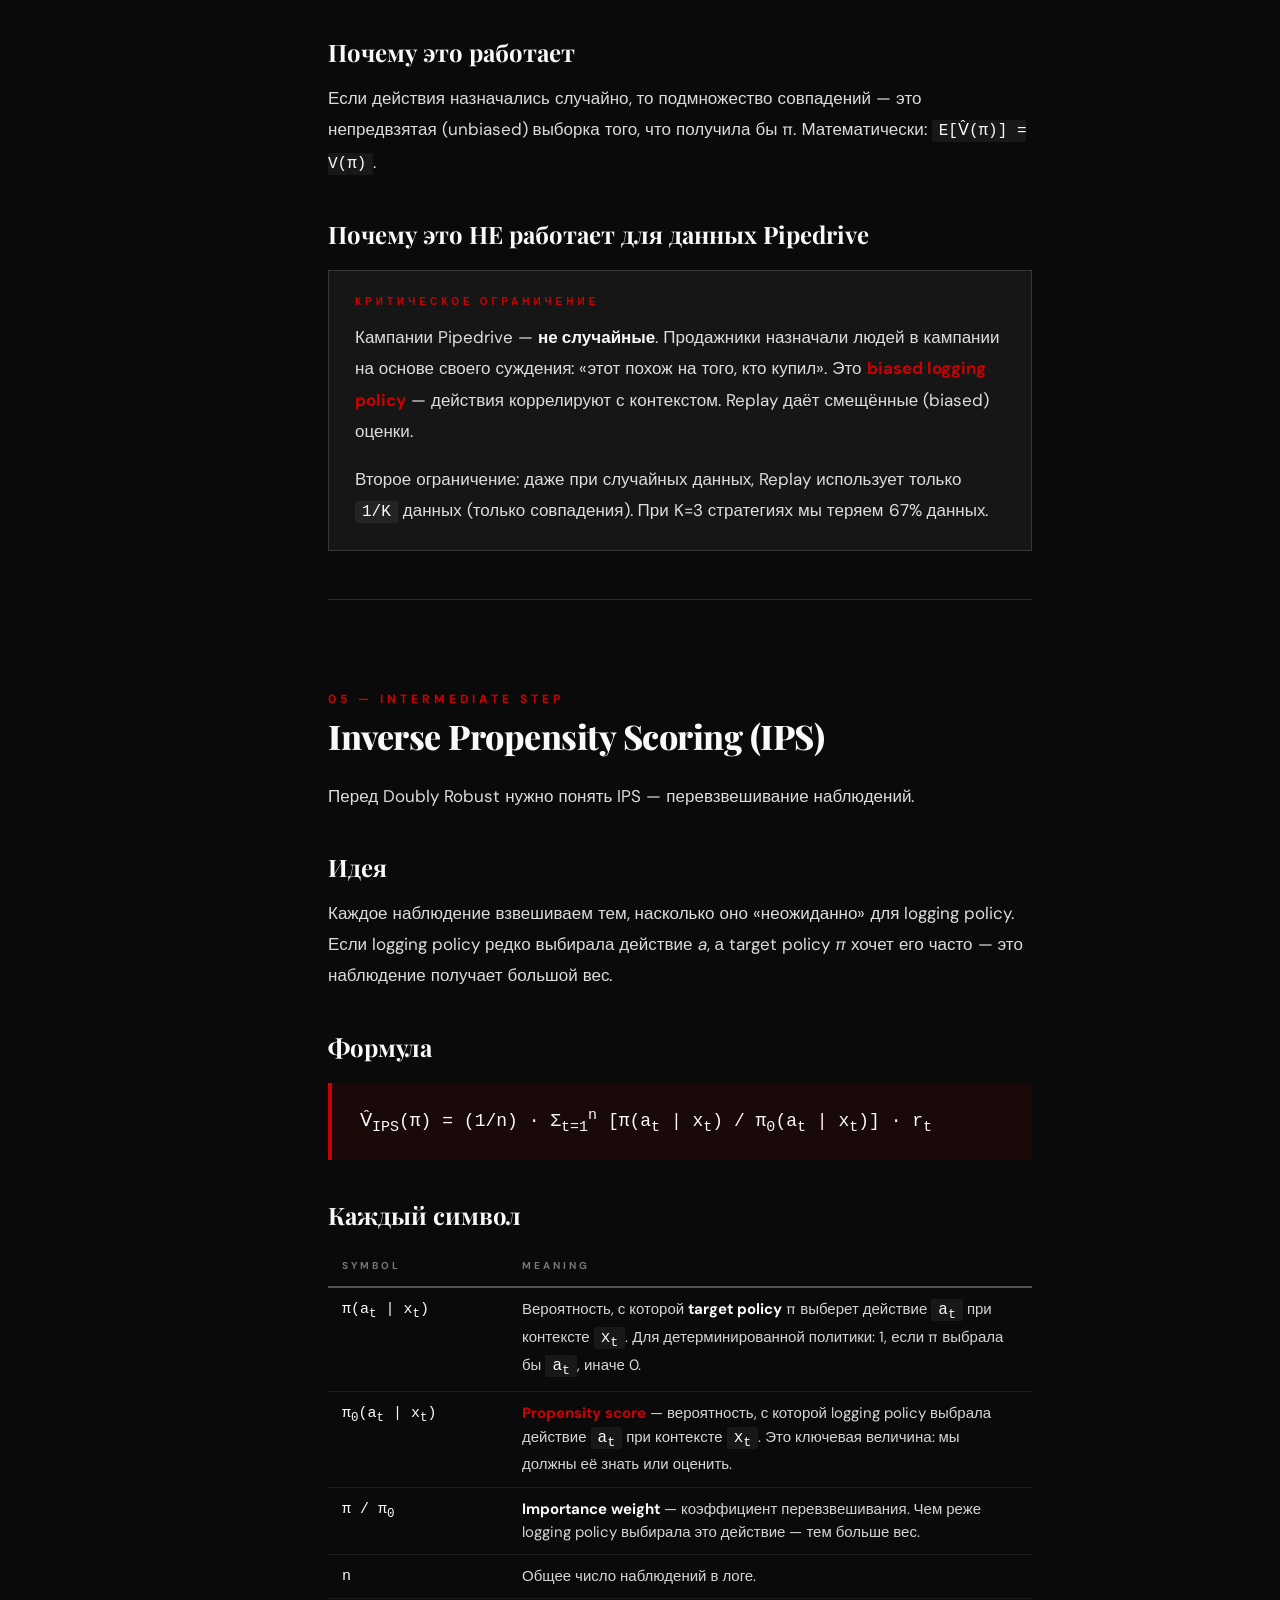
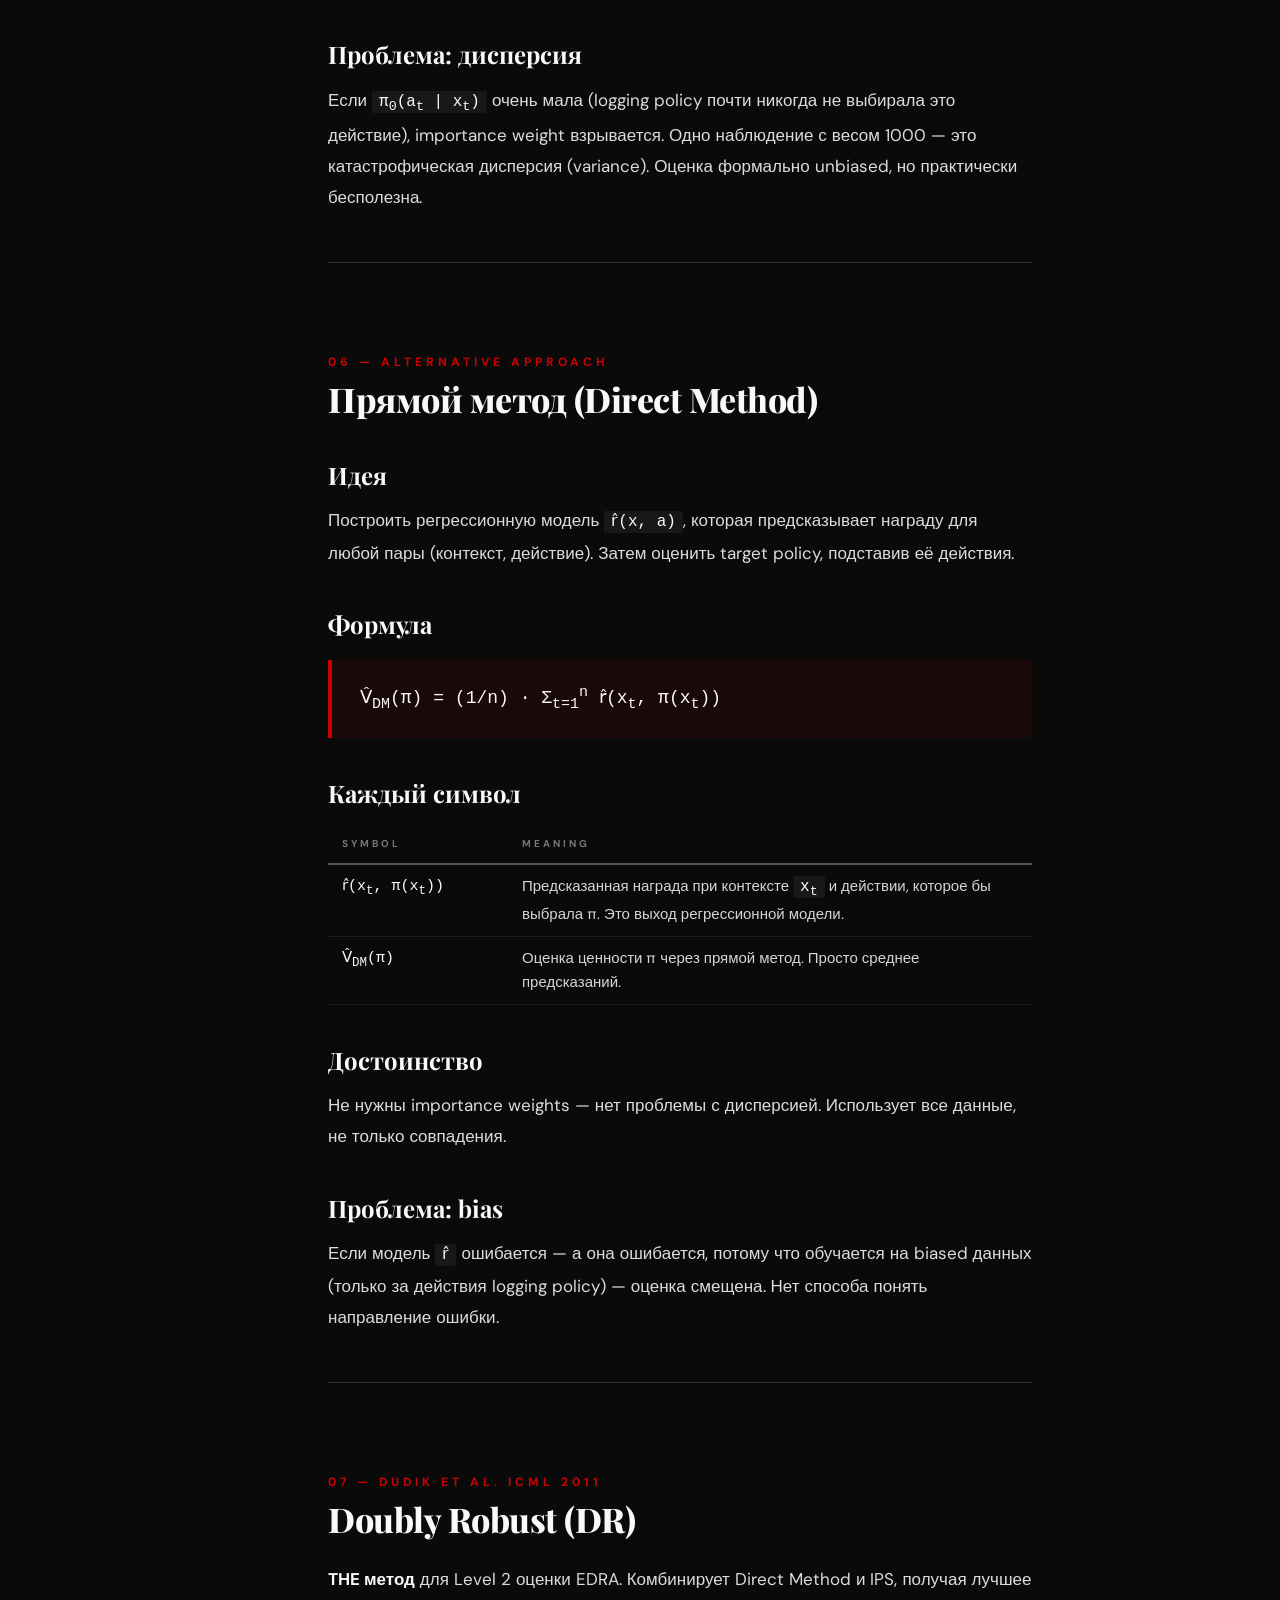
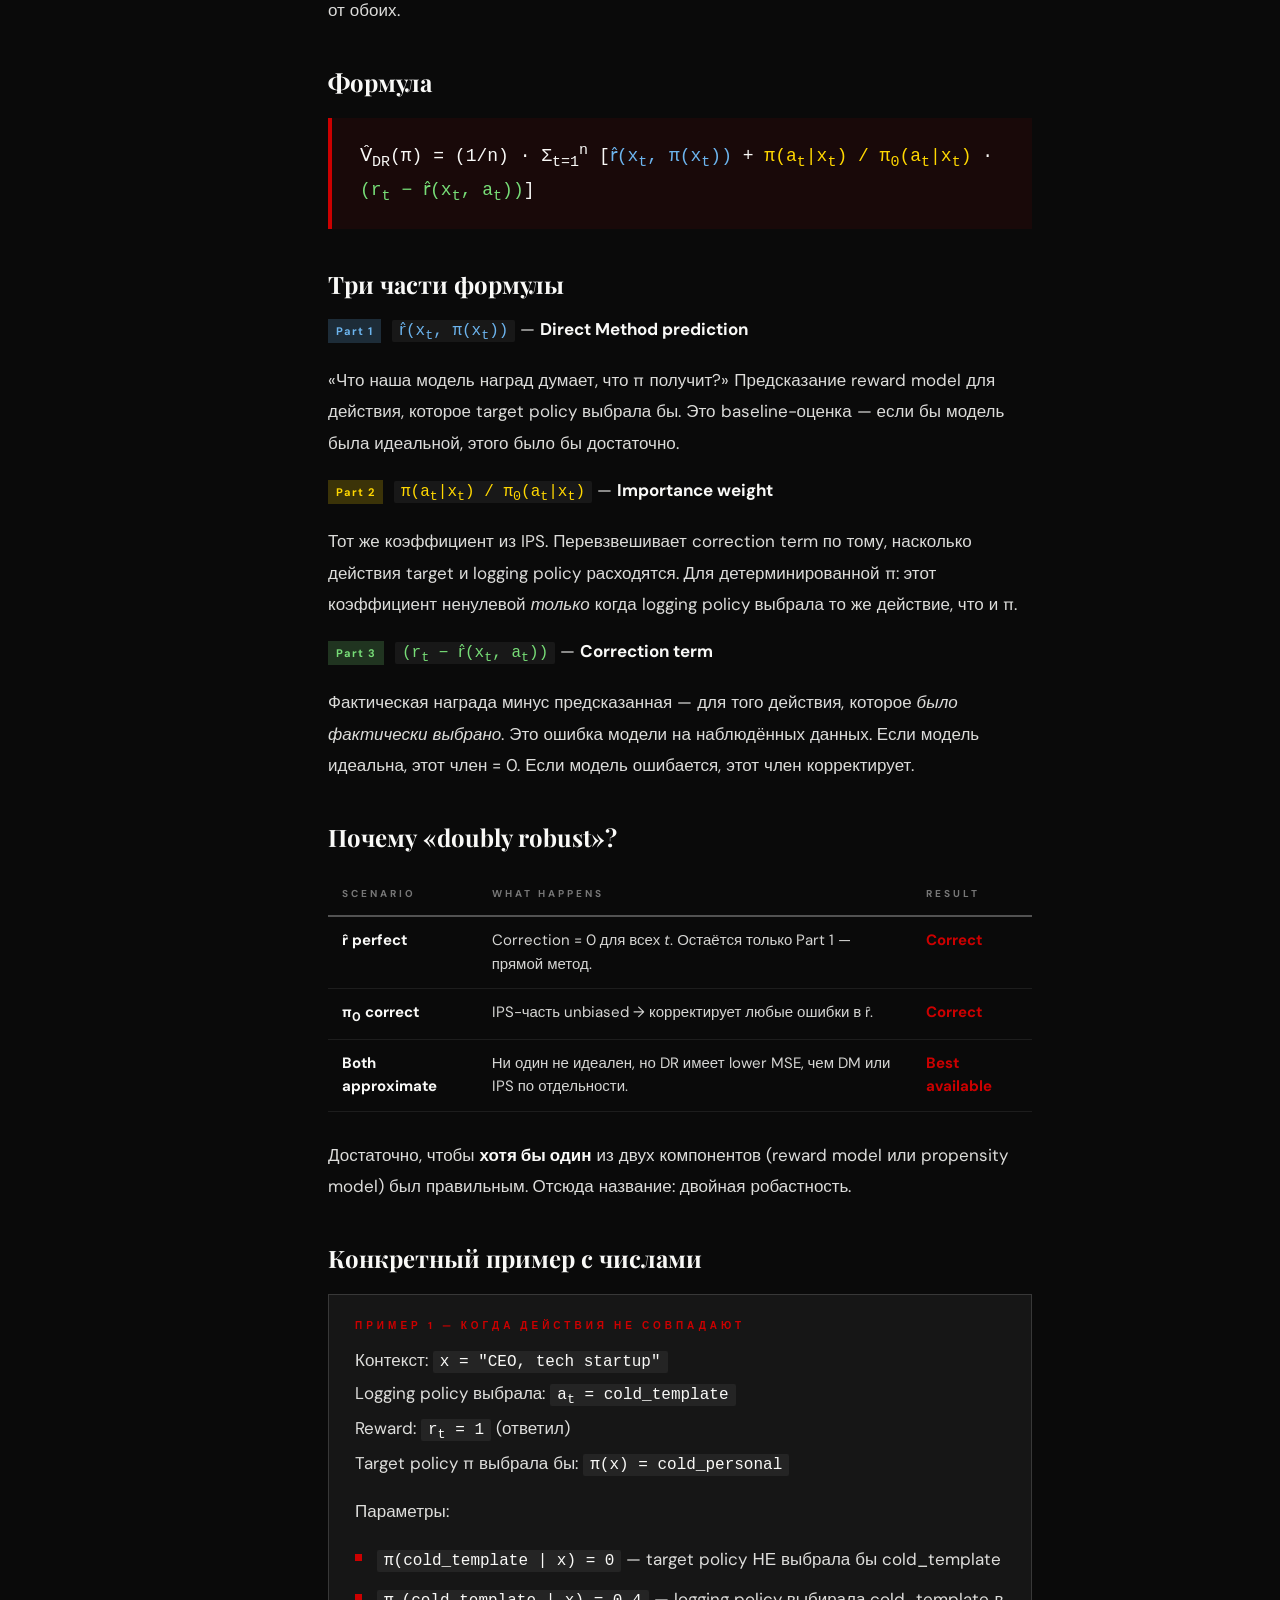
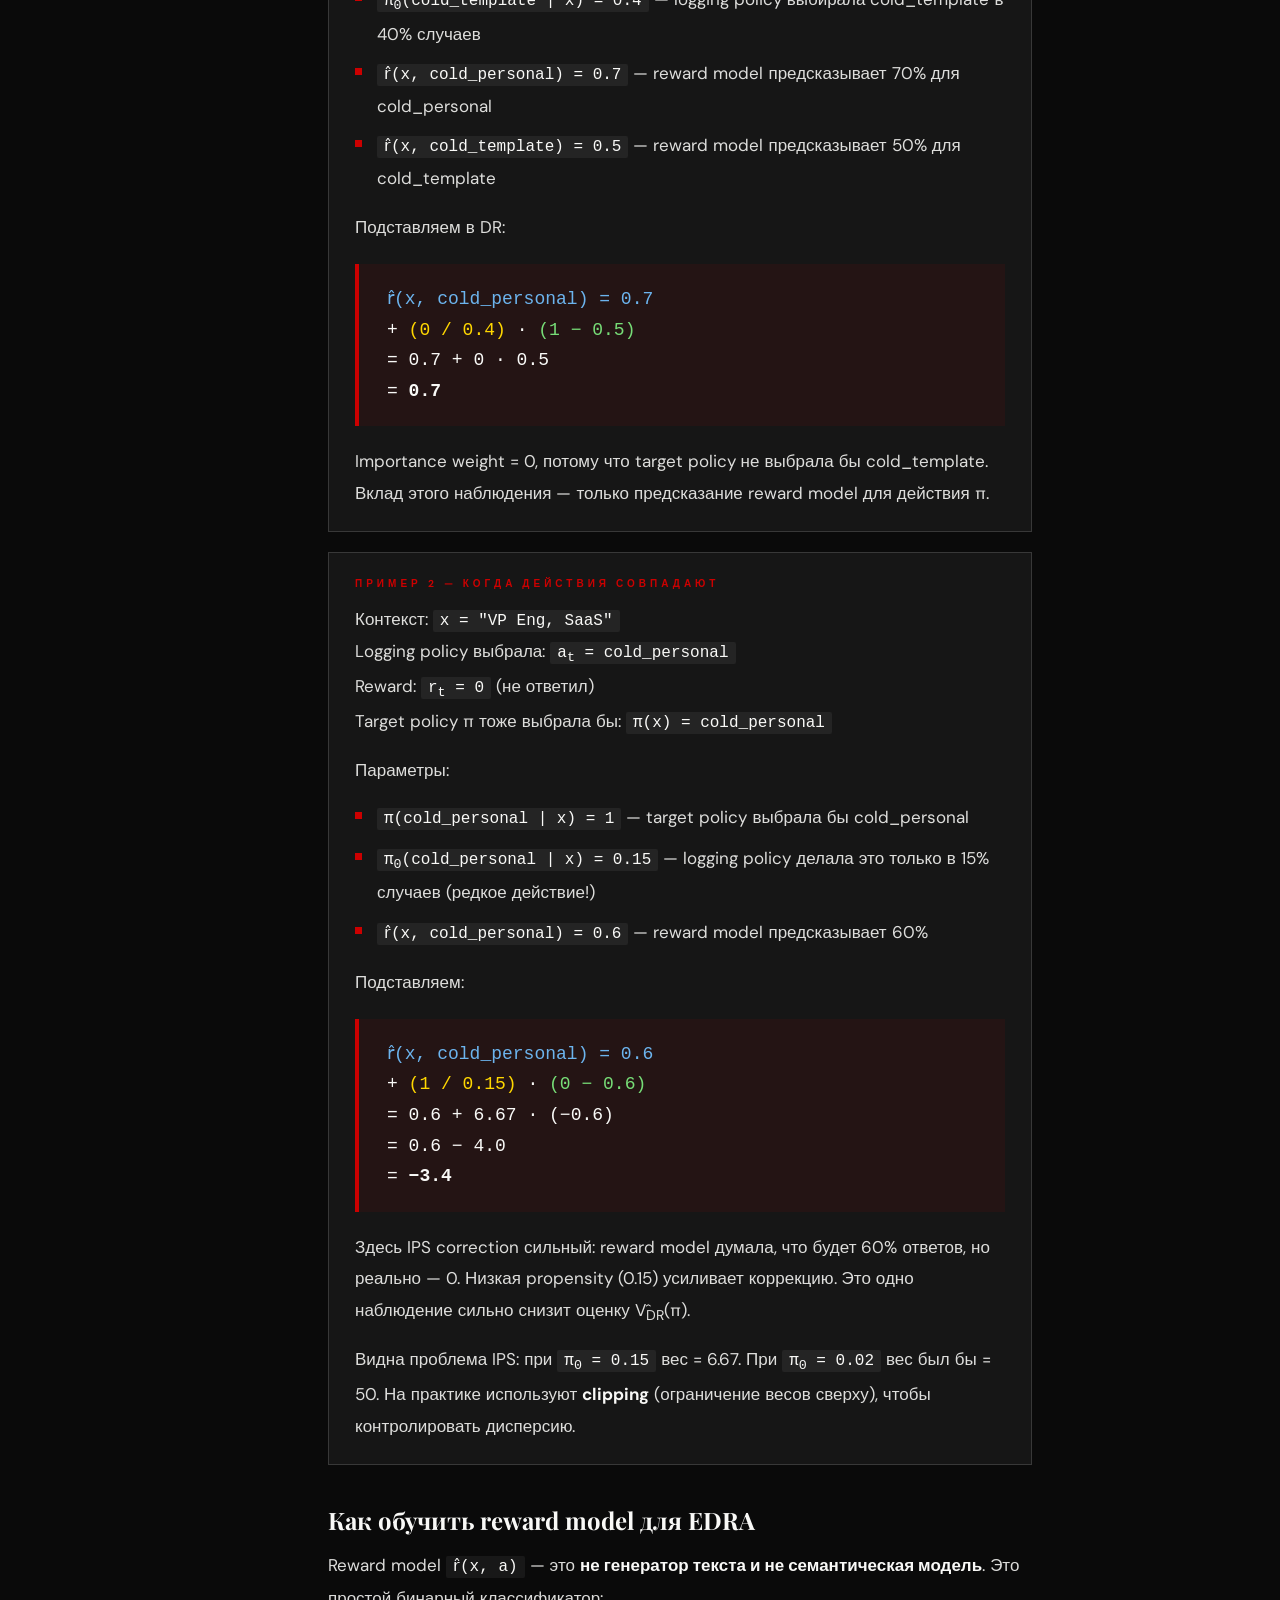
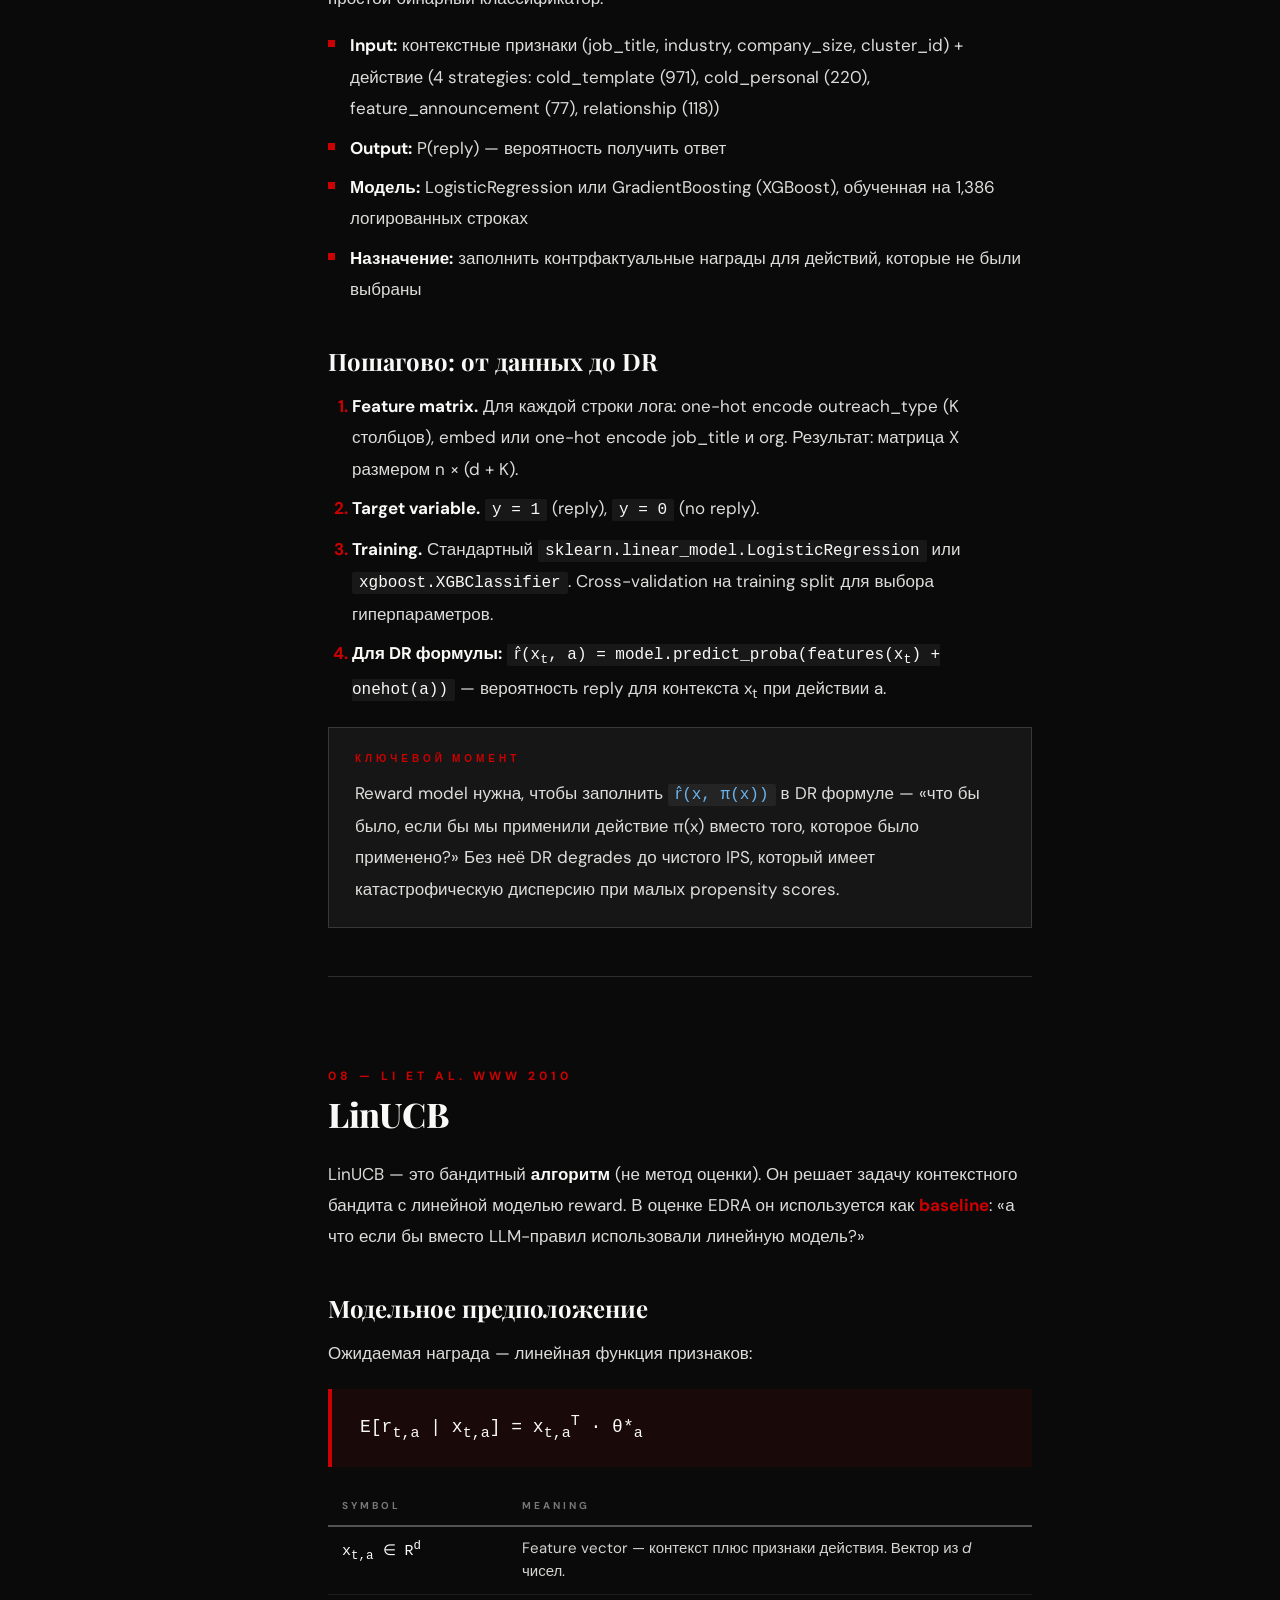
==== commit c2ac1e2c: "Evaluation pipeline refactor — text-level strategies, 3-level validation on 632 rows Replaced coarse" ====
--- a/papers/bandit_evaluation_explainer.html
+++ b/papers/bandit_evaluation_explainer.html
@@ -842,9 +842,9 @@
     Reward model <span class="eq-inline">r&#770;(x, a)</span> &mdash; это <strong>не генератор текста и не семантическая модель</strong>. Это простой бинарный классификатор:
   </p>
   <ul>
-    <li><strong>Input:</strong> контекстные признаки (job_title, industry, company_size, cluster_id) + действие (3 first-contact strategies: cold_template (826), cold_personal (113), feature_announcement (37))</li>
+    <li><strong>Input:</strong> контекстные признаки (job_title, industry, company_size, cluster_id) + действие (4 strategies: cold_template (971), cold_personal (220), feature_announcement (77), relationship (118))</li>
     <li><strong>Output:</strong> P(reply) &mdash; вероятность получить ответ</li>
-    <li><strong>Модель:</strong> LogisticRegression или GradientBoosting (XGBoost), обученная на 804 логированных строках</li>
+    <li><strong>Модель:</strong> LogisticRegression или GradientBoosting (XGBoost), обученная на 1,386 логированных строках</li>
     <li><strong>Назначение:</strong> заполнить контрфактуальные награды для действий, которые не были выбраны</li>
   </ul>
 
@@ -1084,7 +1084,7 @@
   <div class="callout">
     <div class="callout-label">Вопрос: &laquo;Кластеры предсказывают поведение?&raquo;</div>
     <p><strong>Метод:</strong> silhouette score + &chi;<sup>2</sup> тест (или Fisher's exact test): различается ли reply rate между кластерами?</p>
-    <p><strong>Данные:</strong> 804 строк холодного outreach из Pipedrive (после LinkedIn enrichment для 635 человек с URL).</p>
+    <p><strong>Данные:</strong> 1,386 строк холодного outreach из Pipedrive (после LinkedIn enrichment для 635 человек с URL).</p>
     <p><strong>Что доказывает:</strong> кластеры &mdash; не просто геометрически разделимые группы, а <strong>группы с разным поведением</strong>. Если reply rate одинаков во всех кластерах, cluster-conditional rules бессмысленны &mdash; нет вариации, которую можно эксплуатировать.</p>
     <p><strong>Блокер:</strong> текущих признаков (job_title, org, labels) недостаточно &mdash; первая попытка кластеризации дала silhouette 0.177. Нужен LinkedIn enrichment для получения rich text features (headline, summary, skills). 502 research-профиля остаются полезны для booth demo seeding и будущего Level 3 outreach, но <em>не для evaluation</em> &mdash; у них нет reward signal (эти люди никогда не получали писем).</p>
   </div>
@@ -1095,7 +1095,7 @@
     <p><strong>Что проверяем:</strong> interaction effect между кластером и стратегией. НЕ &laquo;персонализация лучше шаблонов&raquo; (тривиально и известно заранее), а &laquo;cluster-conditional назначение стратегий побеждает лучшую единственную стратегию для всех&raquo;.</p>
     <p><strong>Конкретный тест:</strong> если cold_personal даёт 20% reply для кластера A и 5% для кластера B, а cold_template даёт 8% для A и 15% для B &mdash; это доказывает ценность EDRA. Если все стратегии ранжируются одинаково во всех кластерах &mdash; EDRA не нужна.</p>
     <p><strong>Метод:</strong> Doubly Robust estimator (Dudik et al. 2011).</p>
-    <p><strong>Данные:</strong> 804 строк холодного outreach из Pipedrive (replied + no-reply).</p>
+    <p><strong>Данные:</strong> 1,386 строк холодного outreach из Pipedrive (replied + no-reply).</p>
     <p><strong>Reward model:</strong> LogisticRegression / XGBoost, обученная на (features, action) &rarr; P(reply). См. подробности в разделе 7.</p>
     <p><strong>Сравниваемые политики</strong> (сравниваем <em>стратегии назначения</em>, а не тексты сообщений):</p>
     <ul>
